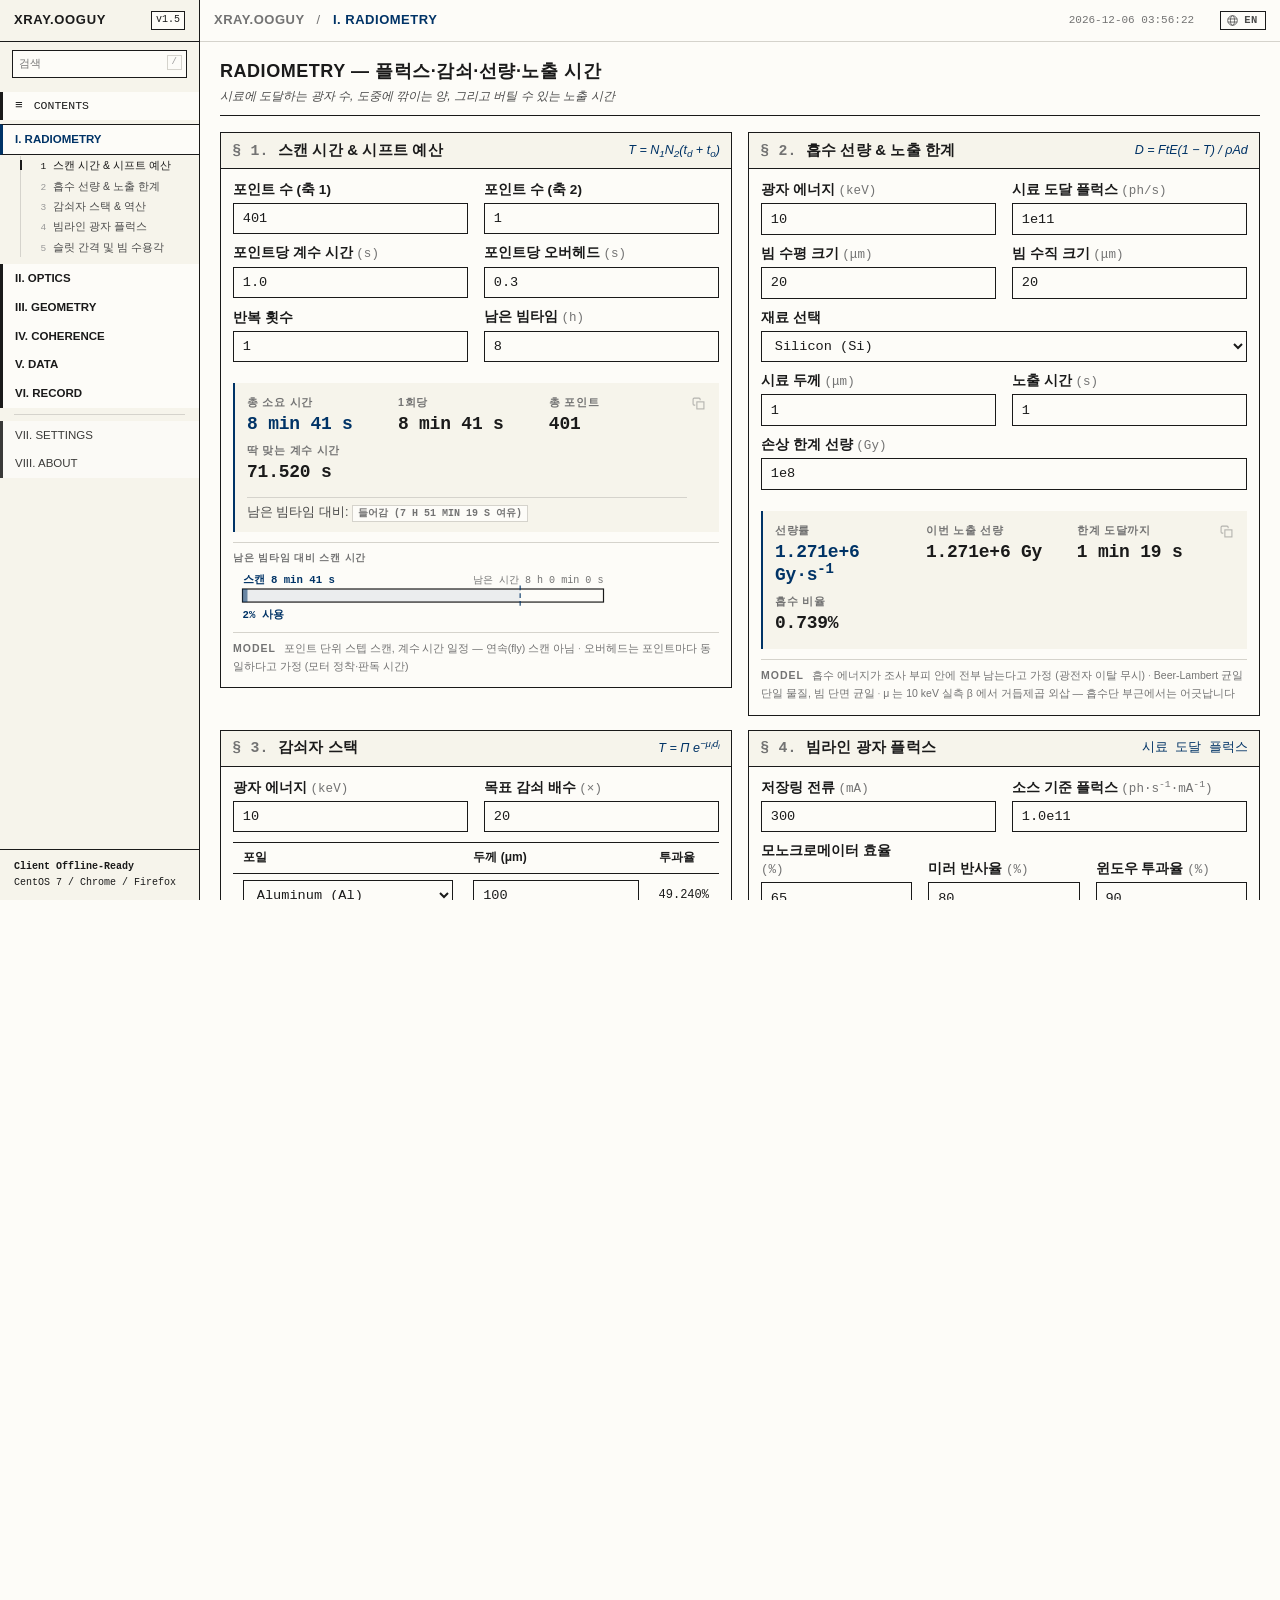
==== ko/index.html @ 5c5ae60b "seo: a tab mark, a share card, and a lastmod that is not a guess Three crawl-hygiene gaps, none of w" ====
<!DOCTYPE html>
<!--
  GENERATED FILE — do not edit.

  Written by tools/build-i18n.js from index.html and the Korean half of
  js/i18n.js. Any edit here is lost on the next build. Change index.html
  or the translation table, then run:

      node tools/build-i18n.js
-->
<html lang="ko">
<head>
  <meta name="google-site-verification" content="...">
  <meta charset="UTF-8">
  <meta name="viewport" content="width=device-width, initial-scale=1.0">
  <title>xray.ooguy — XRD 격자면 간격(d-spacing), 브래그 각도, 방사광 계산기</title>
  <meta name="description" content="XRD·방사광 X선 실험을 위한 오프라인 계산기: 7개 결정계 격자면 간격(d-spacing), 브래그 각도, 에너지-파장 변환, 산란 벡터 Q, 빔 풋프린트, 검출기 기하, BCDI 오버샘플링, XRR 구간 이어붙이기.">
  <meta name="keywords" content="X-ray beamline calculator, XRD calculator, XRD d spacing calculator, d-spacing calculator, d spacing calculator, lattice spacing calculator, Bragg angle calculator, Q-space calculator, BCDI oversampling calculator, Eulerian cradle chi-phi correction, beam footprint calculator, XRR stitching, X-ray reflectivity, synchrotron, 방사광 빔라인 계산기, 브래그 각도 계산, 격자면 간격, 산란 벡터, XRR 이어붙이기, 결맞음 회절">
  <meta name="author" content="Isaac Yong">
  <link rel="canonical" href="https://xray.ooguy.com/ko/">

  <!-- Two pages, one per language, each authoritative for its own. The set is
       identical on both and every version lists every version, including
       itself, which is what makes the pair valid rather than a guess.
       x-default points at English: it is the version for a reader whose
       language is neither. -->
  <link rel="alternate" hreflang="en" href="https://xray.ooguy.com/">
  <link rel="alternate" hreflang="ko" href="https://xray.ooguy.com/ko/">
  <link rel="alternate" hreflang="x-default" href="https://xray.ooguy.com/">

  <!-- Social preview -->
  <meta property="og:type" content="website">
  <meta property="og:site_name" content="xray.ooguy">
  <meta property="og:title" content="xray.ooguy — 방사광 X선 계산기">
  <meta property="og:description" content="방사광 빔라인 작업을 위한 브래그 각도, 격자면 간격, Q 공간, 빔 풋프린트, BCDI 오버샘플링, XRR 구간 이어붙이기. 완전히 오프라인으로 동작하며 계정이 필요 없습니다.">
  <meta property="og:url" content="https://xray.ooguy.com/ko/">
  <meta property="og:image" content="https://xray.ooguy.com/og-image.png">
  <meta property="og:image:width" content="1200">
  <meta property="og:image:height" content="630">
  <meta property="og:image:alt" content="xray.ooguy — XRD d-spacing, Bragg angle and synchrotron calculators">
  <meta name="twitter:card" content="summary_large_image">
  <meta name="twitter:image" content="https://xray.ooguy.com/og-image.png">

  <!-- Tab and search-result mark. Relative so it also resolves when the page
       is opened straight off disk; the generator rebases it for /ko/. -->
  <link rel="icon" href="../favicon.ico" sizes="any">

  <!-- Structured data: tells a crawler this is a research tool, not an article.
       Kept as literal markup so it is collected without running any script.

       English is the site root, so this block is also where
       each calculator states its English identity. A crawler gets the tool
       inventory — name, purpose, and the fragment that opens it — without the
       Korean UI having to carry English labels it does not need. -->
  <script type="application/ld+json">
  {
    "@context": "https://schema.org",
    "@graph": [
      {
        "@type": "WebSite",
        "@id": "https://xray.ooguy.com/ko/#website",
        "name": "xray.ooguy",
        "url": "https://xray.ooguy.com/ko/",
        "inLanguage": ["ko", "en"]
      },
      {
        "@type": "WebApplication",
        "@id": "https://xray.ooguy.com/ko/#app",
        "name": "xray.ooguy",
        "url": "https://xray.ooguy.com/ko/",
        "isPartOf": { "@id": "https://xray.ooguy.com/ko/#website" },
        "applicationCategory": "EducationalApplication",
        "applicationSubCategory": "X-ray diffraction and synchrotron beamline calculators",
        "operatingSystem": "Any (browser-based, works offline)",
        "browserRequirements": "Runs in Firefox 60 ESR, Chrome 60 and later",
        "isAccessibleForFree": true,
        "offers": { "@type": "Offer", "price": "0", "priceCurrency": "USD" },
        "license": "https://opensource.org/licenses/MIT",
        "inLanguage": ["ko", "en"],
        "author": { "@type": "Person", "name": "Isaac Yong" },
        "description": "Synchrotron X-ray optics and beamline geometry calculators: Bragg angle, energy-wavelength conversion, lattice d-spacing from Miller indices for all seven crystal systems, reciprocal-space scattering vector Q, beam footprint, detector angular resolution, slit acceptance, BCDI oversampling, X-ray transmittance, and an XRR scan viewer that stitches overlapping segments.",
        "featureList": [
          "Bragg angle from photon energy and lattice plane spacing",
          "Energy, wavelength and frequency conversion",
          "Lattice d-spacing from lattice constants and Miller indices, all seven crystal systems",
          "Reciprocal-space scattering vector Q",
          "Complex refractive index and X-ray transmittance",
          "Total external reflection critical angle",
          "Beam footprint and spillover on the sample",
          "Detector angular resolution and slit acceptance",
          "Eulerian cradle chi-phi tilt correction",
          "BCDI coherent diffraction oversampling",
          "Two-column scan file viewer with linear and log axes",
          "XRR segment stitching from the overlap between scans",
          "Formatted beamtime logbook headers and timestamped event snippets"
        ]
      },
      {
        "@type": "ItemList",
        "@id": "https://xray.ooguy.com/ko/#tools",
        "name": "Calculators in xray.ooguy",
        "itemListOrder": "https://schema.org/ItemListUnordered",
        "numberOfItems": 31,
        "itemListElement": [
          { "@type": "ListItem", "position": 1, "item": { "@type": "SoftwareApplication", "name": "X-ray Bragg Angle Calculator", "url": "https://xray.ooguy.com/ko/#geometry/card-optics-bragg", "applicationCategory": "EducationalApplication", "operatingSystem": "Web browser", "isAccessibleForFree": true, "description": "Solves the Bragg condition three ways: diffraction angle from photon energy and plane spacing, plane spacing from angle and energy, or energy from angle and spacing, and lists the reflections a cell gives at that energy." } },
          { "@type": "ListItem", "position": 2, "item": { "@type": "SoftwareApplication", "name": "X-ray Q-space Calculator", "url": "https://xray.ooguy.com/ko/#geometry/card-optics-qspace", "applicationCategory": "EducationalApplication", "operatingSystem": "Web browser", "isAccessibleForFree": true, "description": "Converts scattering angle and photon energy into the reciprocal-space momentum transfer Q, and back." } },
          { "@type": "ListItem", "position": 3, "item": { "@type": "SoftwareApplication", "name": "BCDI Oversampling Calculator", "url": "https://xray.ooguy.com/ko/#coherence/card-beamline-cdi", "applicationCategory": "EducationalApplication", "operatingSystem": "Web browser", "isAccessibleForFree": true, "description": "Checks the Nyquist oversampling ratio for Bragg coherent diffraction imaging from detector pixel size, sample size and distance, and reports whether the geometry samples the fringes finely enough to invert." } },
          { "@type": "ListItem", "position": 4, "item": { "@type": "SoftwareApplication", "name": "Eulerian Cradle Chi-Phi Correction", "url": "https://xray.ooguy.com/ko/#geometry/card-optics-euler", "applicationCategory": "EducationalApplication", "operatingSystem": "Web browser", "isAccessibleForFree": true, "description": "Corrects the phi rotation needed to hold a reflection when the chi cradle of a four-circle goniometer is tilted." } },
          { "@type": "ListItem", "position": 5, "item": { "@type": "SoftwareApplication", "name": "X-ray Beam Footprint Calculator", "url": "https://xray.ooguy.com/ko/#geometry/card-beamline-footprint", "applicationCategory": "EducationalApplication", "operatingSystem": "Web browser", "isAccessibleForFree": true, "description": "Length of the illuminated strip on the sample at grazing incidence, and whether the beam spills off the edge." } },
          { "@type": "ListItem", "position": 6, "item": { "@type": "SoftwareApplication", "name": "X-ray Detector Angular Resolution Calculator", "url": "https://xray.ooguy.com/ko/#geometry/card-beamline-detector", "applicationCategory": "EducationalApplication", "operatingSystem": "Web browser", "isAccessibleForFree": true, "description": "Angle subtended by one detector pixel at a given sample-to-detector distance, in mrad, degrees and arcsec." } },
          { "@type": "ListItem", "position": 7, "item": { "@type": "SoftwareApplication", "name": "X-ray Slit Acceptance Calculator", "url": "https://xray.ooguy.com/ko/#radiometry/card-beamline-slit", "applicationCategory": "EducationalApplication", "operatingSystem": "Web browser", "isAccessibleForFree": true, "description": "Slit opening for a Gaussian beam: size at the slit from source size, divergence and distance, with 3-sigma and 4-sigma acceptance." } },
          { "@type": "ListItem", "position": 8, "item": { "@type": "SoftwareApplication", "name": "X-ray Energy Scaling and Angle Calculator", "url": "https://xray.ooguy.com/ko/#geometry/card-optics-scaling", "applicationCategory": "EducationalApplication", "operatingSystem": "Web browser", "isAccessibleForFree": true, "description": "Where a reflection moves when the photon energy changes, holding the same lattice plane." } },
          { "@type": "ListItem", "position": 9, "item": { "@type": "SoftwareApplication", "name": "X-ray Energy to Wavelength Converter", "url": "https://xray.ooguy.com/ko/#optics/card-optics-energy", "applicationCategory": "EducationalApplication", "operatingSystem": "Web browser", "isAccessibleForFree": true, "description": "Photon energy, wavelength and frequency conversion using hc = 12398.41984 eV angstrom." } },
          { "@type": "ListItem", "position": 10, "item": { "@type": "SoftwareApplication", "name": "XRD d-spacing Calculator from Lattice Constants and Miller Indices", "url": "https://xray.ooguy.com/ko/#geometry/card-lattice-dspacing", "applicationCategory": "EducationalApplication", "operatingSystem": "Web browser", "isAccessibleForFree": true, "description": "Plane spacing from the lattice constants and Miller indices through the reciprocal metric tensor, covering all seven crystal systems including triclinic and monoclinic." } },
          { "@type": "ListItem", "position": 11, "item": { "@type": "SoftwareApplication", "name": "X-ray Transmission and Refractive Index Calculator", "url": "https://xray.ooguy.com/ko/#optics/card-optics-refraction", "applicationCategory": "EducationalApplication", "operatingSystem": "Web browser", "isAccessibleForFree": true, "description": "Complex refractive index n = 1 - delta + i beta, attenuation length and Beer-Lambert transmittance through a material." } },
          { "@type": "ListItem", "position": 12, "item": { "@type": "SoftwareApplication", "name": "X-ray Critical Angle Calculator", "url": "https://xray.ooguy.com/ko/#optics/card-optics-reflection", "applicationCategory": "EducationalApplication", "operatingSystem": "Web browser", "isAccessibleForFree": true, "description": "Critical angle for total external reflection from the refractive index decrement." } },
          { "@type": "ListItem", "position": 13, "item": { "@type": "SoftwareApplication", "name": "X-ray Diffraction Grating Calculator", "url": "https://xray.ooguy.com/ko/#optics/card-optics-grating", "applicationCategory": "EducationalApplication", "operatingSystem": "Web browser", "isAccessibleForFree": true, "description": "Grating equation and angular dispersion for soft X-ray and VUV monochromator gratings." } },
          { "@type": "ListItem", "position": 14, "item": { "@type": "SoftwareApplication", "name": "X-ray Energy Resolution Calculator", "url": "https://xray.ooguy.com/ko/#optics/card-beamline-resolution", "applicationCategory": "EducationalApplication", "operatingSystem": "Web browser", "isAccessibleForFree": true, "description": "Monochromator energy resolution dE/E from the intrinsic Darwin width and the beam divergence." } },
          { "@type": "ListItem", "position": 15, "item": { "@type": "SoftwareApplication", "name": "Synchrotron Photon Flux Calculator", "url": "https://xray.ooguy.com/ko/#radiometry/card-beamline-flux", "applicationCategory": "EducationalApplication", "operatingSystem": "Web browser", "isAccessibleForFree": true, "description": "Photons per second delivered to the sample from ring current and the transmission of the optics." } },
          { "@type": "ListItem", "position": 16, "item": { "@type": "SoftwareApplication", "name": "Crystal Thermal Drift Calculator", "url": "https://xray.ooguy.com/ko/#optics/card-beamline-drift", "applicationCategory": "EducationalApplication", "operatingSystem": "Web browser", "isAccessibleForFree": true, "description": "Bragg angle and effective energy shift caused by thermal expansion of a monochromator crystal." } },
          { "@type": "ListItem", "position": 17, "item": { "@type": "SoftwareApplication", "name": "XRR Segment Stitching Tool", "url": "https://xray.ooguy.com/ko/#data/card-data-stitch", "applicationCategory": "EducationalApplication", "operatingSystem": "Web browser", "isAccessibleForFree": true, "description": "Joins X-ray reflectivity scans measured through different absorbers into one curve, taking each segment's scale from the median ratio across the angular overlap, with manual override." } },
          { "@type": "ListItem", "position": 18, "item": { "@type": "SoftwareApplication", "name": "Scan File XY Plotter", "url": "https://xray.ooguy.com/ko/#data/card-data-plot", "applicationCategory": "EducationalApplication", "operatingSystem": "Web browser", "isAccessibleForFree": true, "description": "Plots two-column scan data on a linear or logarithmic axis with normalisation and range cropping, entirely in the browser." } },
          { "@type": "ListItem", "position": 19, "item": { "@type": "SoftwareApplication", "name": "Scan File Reader", "url": "https://xray.ooguy.com/ko/#data/card-data-load", "applicationCategory": "EducationalApplication", "operatingSystem": "Web browser", "isAccessibleForFree": true, "description": "Reads two-column txt, csv and dat scan files, detecting the delimiter and header and skipping instrument preambles such as Bruker RAW4 exports. Nothing is uploaded." } },
          { "@type": "ListItem", "position": 20, "item": { "@type": "SoftwareApplication", "name": "Beamtime Logbook Header Generator", "url": "https://xray.ooguy.com/ko/#record/card-record-headers", "applicationCategory": "EducationalApplication", "operatingSystem": "Web browser", "isAccessibleForFree": true, "description": "Plain-text beamtime logbook headers to paste into an existing lab notebook." } },
          { "@type": "ListItem", "position": 21, "item": { "@type": "SoftwareApplication", "name": "Beamtime Event Snippets", "url": "https://xray.ooguy.com/ko/#record/card-record-snippets", "applicationCategory": "EducationalApplication", "operatingSystem": "Web browser", "isAccessibleForFree": true, "description": "One-click timestamped entries for beam dump, sample mount, alignment and scan start." } },
          { "@type": "ListItem", "position": 22, "item": { "@type": "SoftwareApplication", "name": "Calculation History", "url": "https://xray.ooguy.com/ko/#record/card-record-history", "applicationCategory": "EducationalApplication", "operatingSystem": "Web browser", "isAccessibleForFree": true, "description": "The last 25 calculations run in this browser, each naming the calculator it came from, its inputs and its result." } },
          { "@type": "ListItem", "position": 23, "item": { "@type": "SoftwareApplication", "name": "Beamtime Scan Time Calculator", "url": "https://xray.ooguy.com/ko/#radiometry/card-rad-scantime", "applicationCategory": "EducationalApplication", "operatingSystem": "Web browser", "isAccessibleForFree": true, "description": "Total scan and map duration from the number of points, the dwell and the per-point overhead, with the inverse: the dwell that fits the beamtime left." } },
          { "@type": "ListItem", "position": 24, "item": { "@type": "SoftwareApplication", "name": "X-ray Absorbed Dose Calculator", "url": "https://xray.ooguy.com/ko/#radiometry/card-rad-dose", "applicationCategory": "EducationalApplication", "operatingSystem": "Web browser", "isAccessibleForFree": true, "description": "Absorbed dose rate and total dose on the sample from flux, beam size, photon energy and material, with the time taken to reach a radiation damage limit." } },
          { "@type": "ListItem", "position": 25, "item": { "@type": "SoftwareApplication", "name": "X-ray Absorber Stack Calculator", "url": "https://xray.ooguy.com/ko/#radiometry/card-rad-absorber", "applicationCategory": "EducationalApplication", "operatingSystem": "Web browser", "isAccessibleForFree": true, "description": "Transmission of up to four attenuator foils in series, and the foil thickness needed to reach a target attenuation factor." } },
          { "@type": "ListItem", "position": 26, "item": { "@type": "SoftwareApplication", "name": "X-ray Coherence Length Calculator", "url": "https://xray.ooguy.com/ko/#coherence/card-coh-length", "applicationCategory": "EducationalApplication", "operatingSystem": "Web browser", "isAccessibleForFree": true, "description": "Transverse and longitudinal coherence lengths at the sample from source size, distance and bandwidth, compared against the crystal being illuminated." } },
          { "@type": "ListItem", "position": 27, "item": { "@type": "SoftwareApplication", "name": "Coherent Diffraction Real-Space Resolution Calculator", "url": "https://xray.ooguy.com/ko/#coherence/card-coh-resolution", "applicationCategory": "EducationalApplication", "operatingSystem": "Web browser", "isAccessibleForFree": true, "description": "The real-space resolution a detector geometry can reach in coherent diffraction imaging, with the reciprocal-space extent it corresponds to." } },
          { "@type": "ListItem", "position": 28, "item": { "@type": "SoftwareApplication", "name": "Monochromator Energy Calibration Calculator", "url": "https://xray.ooguy.com/ko/#optics/card-opt-calibration", "applicationCategory": "EducationalApplication", "operatingSystem": "Web browser", "isAccessibleForFree": true, "description": "The photon energy actually delivered, from a measured Bragg angle on a reflection of known d-spacing, with the angle offset that explains the discrepancy." } },
          { "@type": "ListItem", "position": 29, "item": { "@type": "SoftwareApplication", "name": "Lattice Strain Calculator", "url": "https://xray.ooguy.com/ko/#geometry/card-geo-strain", "applicationCategory": "EducationalApplication", "operatingSystem": "Web browser", "isAccessibleForFree": true, "description": "Lattice strain from a diffraction peak shift, as a fraction and in microstrain, against an unstrained reference spacing." } },
          { "@type": "ListItem", "position": 30, "item": { "@type": "SoftwareApplication", "name": "Detector Pixel to Q Calculator", "url": "https://xray.ooguy.com/ko/#geometry/card-geo-pixelq", "applicationCategory": "EducationalApplication", "operatingSystem": "Web browser", "isAccessibleForFree": true, "description": "Scattering angle, momentum transfer Q and plane spacing for a given pixel of a flat area detector." } },
          { "@type": "ListItem", "position": 31, "item": { "@type": "SoftwareApplication", "name": "Kiessig Fringe Film Thickness Calculator", "url": "https://xray.ooguy.com/ko/#data/card-data-kiessig", "applicationCategory": "EducationalApplication", "operatingSystem": "Web browser", "isAccessibleForFree": true, "description": "Thin-film thickness from the spacing of two adjacent Kiessig minima in an X-ray reflectivity curve, with the refraction correction applied through the critical angle." } }
        ]
      }
    ]
  }
  </script>

  <link rel="stylesheet" href="../style.css?v=1.5">
</head>
<body>

  <noscript>
    <div style="background:#fdfcf8; color:#1a1a1a; padding:16px; font-family:Georgia, serif; font-size:13px; line-height:1.7; border-bottom:1px solid #1a1a1a;">
      <!-- Behind a key like everything else: this is the one screen a reader
           who cannot run the calculators does get, so it is the last place
           that should be English-only on the Korean page. -->
      <div data-i18n-html="noscript_body"><strong>xray.ooguy</strong> — 방사광 X선 실험용 계산기 모음입니다.
      계산에는 자바스크립트가 필요하며, 포함된 도구는 다음과 같습니다:
      <ul style="margin:8px 0 8px 18px;">
        <li><strong>브래그 각도</strong> — 광자 에너지와 격자면 간격으로부터의 회절 각도 (&lambda; = 2d sin&theta;)</li>
        <li><strong>에너지 · 파장 · 진동수</strong> 변환 (E = hc/&lambda;)</li>
        <li><strong>격자면 간격</strong> — 격자 상수와 밀러 지수 (hkl), 7개 결정계 전부</li>
        <li><strong>산란 벡터 Q</strong> — 상호 공간 (Q = 4&pi; sin&theta; / &lambda;)</li>
        <li><strong>복소 굴절률과 투과율</strong> (n = 1 &minus; &delta; + i&beta;)</li>
        <li><strong>전반사 임계각</strong> (&theta;c = &radic;2&delta;)</li>
        <li><strong>빔 풋프린트</strong>와 시료 밖 유출, <strong>검출기 각분해능</strong>, <strong>슬릿 수용각</strong></li>
        <li><strong>오일러 크레이들</strong> 카이-파이 보정과 결맞음 회절 이미징용 <strong>BCDI 오버샘플링</strong></li>
        <li><strong>광자 선속</strong>, <strong>에너지 분해능</strong>, 단색화 결정 <strong>열 드리프트</strong></li>
        <li><strong>스캔 파일 뷰어</strong> — 2열 txt / csv를 선형 또는 로그 축으로, 그리고 스캔 구간의 겹침을 이용한 <strong>XRR 구간 이어붙이기</strong></li>
      </ul>
      </div>
      <span data-i18n="noscript_note">자바스크립트를 활성화하면 위 계산기를 사용할 수 있습니다. 모든 계산은 브라우저 안에서만 수행됩니다.</span>
    </div>
  </noscript>

  <!-- Names the page once, in its own language, for readers and crawlers that
       arrive without the visible headings. -->
  <h1 class="sr-only" data-i18n="page_h1">xray.ooguy — XRD 격자면 간격(d-spacing), 브래그 각도, 상호공간 Q, 빔 풋프린트, BCDI 오버샘플링, XRR 세그먼트 이어붙이기 계산기</h1>

  <div id="app-layout">

    <!-- Fixed Left Sidebar -->
    <aside id="sidebar">
      <div class="sidebar-header">
        <span class="brand-title">xray.ooguy</span>
        <span class="brand-badge">v1.5</span>
      </div>

      <div class="sidebar-search">
        <input type="text" id="nav-search" class="sidebar-search-input mono" autocomplete="off" spellcheck="false"
               data-i18n-placeholder="search_ph" placeholder="검색" oninput="runNavSearch()">
        <span class="sidebar-search-key" aria-hidden="true">/</span>
      </div>

      <nav class="sidebar-nav">
        <!-- 0. Table of Contents / Index -->
        <a class="nav-item nav-item-index" data-route="dashboard" href="#dashboard">
          <span><span class="nav-index-icon">≡</span> <span data-i18n="nav_dashboard_index">CONTENTS</span></span>
        </a>

        <!-- Six core suites, in the order a beamtime runs: work out the budget,
             set the energy, place the crystal and detector, check the beam is
             coherent enough for the experiment, read the data back, write it
             down. -->
        <a class="nav-item nav-item-major active" data-route="radiometry" href="#radiometry">
          <span data-i18n="nav_radiometry">I. RADIOMETRY</span>
        </a>
        <a class="nav-item nav-item-major" data-route="optics" href="#optics">
          <span data-i18n="nav_optics">II. OPTICS</span>
        </a>
        <a class="nav-item nav-item-major" data-route="geometry" href="#geometry">
          <span data-i18n="nav_geometry">III. GEOMETRY</span>
        </a>
        <a class="nav-item nav-item-major" data-route="coherence" href="#coherence">
          <span data-i18n="nav_coherence">IV. COHERENCE</span>
        </a>
        <a class="nav-item nav-item-major" data-route="data" href="#data">
          <span data-i18n="nav_data">V. DATA</span>
        </a>
        <a class="nav-item nav-item-major" data-route="record" href="#record">
          <span data-i18n="nav_record">VI. RECORD</span>
        </a>

        <!-- Divider Line between Main and Secondary -->
        <div class="sidebar-divider"></div>

        <!-- Secondary Utility Suites (De-emphasized) -->
        <a class="nav-item nav-item-minor" data-route="settings" href="#settings">
          <span data-i18n="nav_settings">VII. SETTINGS</span>
        </a>
        <a class="nav-item nav-item-minor" data-route="about" href="#about">
          <span data-i18n="nav_about">VIII. ABOUT</span>
        </a>
        <div class="nav-search-empty" id="nav-search-empty" data-i18n="search_empty" style="display:none;">일치하는 항목 없음</div>
      </nav>

      <div class="sidebar-footer">
        <div style="font-weight:700; color:var(--ink-primary); margin-bottom:2px;" data-i18n="sidebar_offline">Client Offline-Ready</div>
        <div>CentOS 7 / Chrome / Firefox</div>
      </div>
    </aside>

    <!-- Only ever visible with the drawer open, and clicking it closes. -->
    <div id="nav-backdrop" onclick="closeNavDrawer()"></div>

    <!-- Main View Wrapper -->
    <div id="main-wrapper">

      <!-- Top Masthead Header (Clean & Rock-Solid, Zero Shifting) -->
      <header id="top-header">
        <div class="header-brand-area">
          <!-- Below 900px the sidebar is hidden, and it is where the search box
               lives — without it the only way to reach 31 tools is scrolling.
               This opens it as a drawer. The glyph is the same one the contents
               entry uses; the name it is read out by is the sr-only span, since
               "≡" is announced as "identical to". -->
          <button type="button" id="nav-drawer-toggle" class="nav-drawer-toggle"
                  aria-expanded="false" aria-controls="sidebar"
                  onclick="toggleNavDrawer()">
            <span aria-hidden="true">≡</span>
            <span class="sr-only" data-i18n="nav_drawer_toggle">메뉴 및 검색 열기</span>
          </button>

          <div class="page-breadcrumb">
            <span class="breadcrumb-brand" style="color:var(--ink-muted);">xray.ooguy</span>
            <span class="breadcrumb-sep">/</span>
            <span id="breadcrumb-current">I. SPECTROSCOPY</span>
          </div>
        </div>

        <div class="header-right">
          <span id="header-live-time"></span>

          <!-- Two languages, so the control is a toggle and names where it
               goes rather than where you are — the interface around it already
               says that. The globe is drawn, not an emoji: this design system
               has none, and an emoji globe renders differently on every OS. -->
          <a class="lang-toggle" id="lang-toggle" href="../" data-i18n-title="lang_switch_title"
             title="English로 보기" onclick="return switchLanguage(event);">
            <svg class="lang-globe" viewBox="0 0 20 20" aria-hidden="true" focusable="false">
              <circle cx="10" cy="10" r="7.4"/>
              <ellipse cx="10" cy="10" rx="3.1" ry="7.4"/>
              <path d="M2.9 7.6h14.2M2.9 12.4h14.2"/>
            </svg>
            <span class="lang-code mono" data-i18n="lang_switch_code">EN</span>
          </a>
        </div>
      </header>

      <!-- Dedicated Horizontal Tab Strip (Horizontally Scrollable) -->
      <nav id="top-tab-strip">
        <div class="tab-strip-scroll">
          <button class="tab-pill tab-pill-index" data-route="dashboard">
            <span class="tab-index-icon">≡</span> <span data-i18n="nav_dashboard_index">CONTENTS</span>
          </button>
          <button class="tab-pill tab-pill-major active" data-route="radiometry" data-i18n="nav_radiometry">I. RADIOMETRY</button>
          <button class="tab-pill tab-pill-major" data-route="optics" data-i18n="nav_optics">II. OPTICS</button>
          <button class="tab-pill tab-pill-major" data-route="geometry" data-i18n="nav_geometry">III. GEOMETRY</button>
          <button class="tab-pill tab-pill-major" data-route="coherence" data-i18n="nav_coherence">IV. COHERENCE</button>
          <button class="tab-pill tab-pill-major" data-route="data" data-i18n="nav_data">V. DATA</button>
          <button class="tab-pill tab-pill-major" data-route="record" data-i18n="nav_record">VI. RECORD</button>
          <span class="tab-divider" aria-hidden="true"></span>
          <button class="tab-pill tab-pill-minor" data-route="settings" data-i18n="nav_settings">VII. SETTINGS</button>
          <button class="tab-pill tab-pill-minor" data-route="about" data-i18n="nav_about">VIII. ABOUT</button>
        </div>
      </nav>

      <!-- Scrollable Content View -->
      <main id="content-area">

        <!-- =================================================================
             0b. CALCULATE VIEW — grouped physics workspace hub
             ================================================================= -->
        <section id="view-radiometry" class="view-section active">
          <div class="section-banner">
            <div class="banner-info">
              <h2 data-i18n="b_rad_title">RADIOMETRY — 플럭스·감쇠·선량·노출 시간</h2>
              <p data-i18n="b_rad_desc">시료에 도달하는 광자 수, 도중에 깎이는 양, 그리고 버틸 수 있는 노출 시간</p>
            </div>
          </div>

          <div class="flex-row">

            <!-- Scan time. The arithmetic every shift does in its head, and the
                 one that decides whether a map is attempted at all. -->
            <div class="col-6 col-lg-4">
              <div class="card" id="card-rad-scantime">
                <div class="card-header">
                  <span class="card-title" data-i18n="rad_scan_title">스캔 시간 &amp; 시프트 예산</span>
                  <span class="card-tag"><i class="formula">T = N<sub>1</sub>N<sub>2</sub>(t<sub>d</sub> + t<sub>o</sub>)</i></span>
                </div>
                <div class="card-body">
                  <div class="flex-row">
                    <div class="col-6">
                      <div class="form-group">
                        <label class="form-label"><span data-i18n="lbl_scan_pts1">포인트 수 (축 1)</span></label>
                        <input type="number" id="rad-scan-n1" class="form-control mono" value="401" oninput="calcScanTime()" min="1" max="1000000" step="1">
                      </div>
                    </div>
                    <div class="col-6">
                      <div class="form-group">
                        <label class="form-label"><span data-i18n="lbl_scan_pts2">포인트 수 (축 2)</span></label>
                        <input type="number" id="rad-scan-n2" class="form-control mono" value="1" oninput="calcScanTime()" min="1" max="1000000" step="1">
                      </div>
                    </div>
                    <div class="col-6">
                      <div class="form-group">
                        <label class="form-label"><span data-i18n="lbl_scan_dwell">포인트당 계수 시간</span> <span class="unit">(s)</span></label>
                        <input type="number" id="rad-scan-dwell" class="form-control mono" value="1.0" oninput="calcScanTime()" min="0.000001" max="100000" step="any">
                      </div>
                    </div>
                    <div class="col-6">
                      <div class="form-group">
                        <label class="form-label"><span data-i18n="lbl_scan_overhead">포인트당 오버헤드</span> <span class="unit">(s)</span></label>
                        <input type="number" id="rad-scan-overhead" class="form-control mono" value="0.3" oninput="calcScanTime()" min="0" max="100000" step="any">
                      </div>
                    </div>
                    <div class="col-6">
                      <div class="form-group">
                        <label class="form-label"><span data-i18n="lbl_scan_repeats">반복 횟수</span></label>
                        <input type="number" id="rad-scan-repeats" class="form-control mono" value="1" oninput="calcScanTime()" min="1" max="100000" step="1">
                      </div>
                    </div>
                    <div class="col-6">
                      <div class="form-group">
                        <label class="form-label"><span data-i18n="lbl_scan_shift">남은 빔타임</span> <span class="unit">(h)</span></label>
                        <input type="number" id="rad-scan-shift" class="form-control mono" value="8" oninput="calcScanTime()" min="0" max="10000" step="any">
                      </div>
                    </div>
                  </div>

                  <div class="result-box">
                    <div class="result-grid">
                      <div class="result-item">
                        <div class="result-label" data-i18n="res_scan_total">총 소요 시간</div>
                        <div id="rad-scan-res-total" class="result-value primary">-</div>
                      </div>
                      <div class="result-item">
                        <div class="result-label" data-i18n="res_scan_each">1회당</div>
                        <div id="rad-scan-res-each" class="result-value">-</div>
                      </div>
                      <div class="result-item">
                        <div class="result-label" data-i18n="res_scan_points">총 포인트</div>
                        <div id="rad-scan-res-points" class="result-value">-</div>
                      </div>
                      <div class="result-item">
                        <div class="result-label" data-i18n="res_scan_maxdwell">딱 맞는 계수 시간</div>
                        <div id="rad-scan-res-maxdwell" class="result-value">-</div>
                      </div>
                    </div>
                    <div class="result-formula">
                      <span data-i18n="res_scan_fit_lbl">남은 빔타임 대비:</span> <span id="rad-scan-res-verdict" class="badge badge-subtle">-</span>
                    </div>
                  </div>
                </div>
              </div>
            </div>

            <!-- Dose. Flux answers how bright; this answers how long before the
                 sample stops being the sample. -->
            <div class="col-6 col-lg-4">
              <div class="card" id="card-rad-dose">
                <div class="card-header">
                  <span class="card-title" data-i18n="rad_dose_title">흡수 선량 &amp; 노출 한계</span>
                  <span class="card-tag"><i class="formula">D = FtE(1 &minus; T) / &rho;Ad</i></span>
                </div>
                <div class="card-body">
                  <div class="flex-row">
                    <div class="col-6">
                      <div class="form-group">
                        <label class="form-label"><span data-i18n="lbl_photon_energy">광자 에너지</span> <span class="unit">(keV)</span></label>
                        <input type="number" id="rad-dose-energy" class="form-control mono" value="10" oninput="calcDose()" min="0.1" max="200" step="any">
                      </div>
                    </div>
                    <div class="col-6">
                      <div class="form-group">
                        <label class="form-label"><span data-i18n="lbl_dose_flux">시료 도달 플럭스</span> <span class="unit">(ph/s)</span></label>
                        <input type="number" id="rad-dose-flux" class="form-control mono" value="1e11" oninput="calcDose()" min="1" max="1e22" step="any">
                      </div>
                    </div>
                    <div class="col-6">
                      <div class="form-group">
                        <label class="form-label"><span data-i18n="lbl_dose_bh">빔 수평 크기</span> <span class="unit">(μm)</span></label>
                        <input type="number" id="rad-dose-bh" class="form-control mono" value="20" oninput="calcDose()" min="0.001" max="100000" step="any">
                      </div>
                    </div>
                    <div class="col-6">
                      <div class="form-group">
                        <label class="form-label"><span data-i18n="lbl_dose_bv">빔 수직 크기</span> <span class="unit">(μm)</span></label>
                        <input type="number" id="rad-dose-bv" class="form-control mono" value="20" oninput="calcDose()" min="0.001" max="100000" step="any">
                      </div>
                    </div>
                    <div class="col-12">
                      <div class="form-group">
                        <label class="form-label"><span data-i18n="lbl_select_mat">재료 선택</span></label>
                        <select id="rad-dose-mat" class="form-control mono" onchange="calcDose()"></select>
                      </div>
                    </div>
                    <div class="col-6">
                      <div class="form-group">
                        <label class="form-label"><span data-i18n="lbl_dose_thick">시료 두께</span> <span class="unit">(μm)</span></label>
                        <input type="number" id="rad-dose-thick" class="form-control mono" value="1" oninput="calcDose()" min="0.001" max="100000" step="any">
                      </div>
                    </div>
                    <div class="col-6">
                      <div class="form-group">
                        <label class="form-label"><span data-i18n="lbl_dose_exposure">노출 시간</span> <span class="unit">(s)</span></label>
                        <input type="number" id="rad-dose-time" class="form-control mono" value="1" oninput="calcDose()" min="0.000001" max="1000000" step="any">
                      </div>
                    </div>
                    <div class="col-12">
                      <div class="form-group">
                        <label class="form-label"><span data-i18n="lbl_dose_limit">손상 한계 선량</span> <span class="unit">(Gy)</span></label>
                        <input type="number" id="rad-dose-limit" class="form-control mono" value="1e8" oninput="calcDose()" min="1" max="1e20" step="any">
                      </div>
                    </div>
                  </div>

                  <div class="result-box">
                    <div class="result-grid">
                      <div class="result-item">
                        <div class="result-label" data-i18n="res_dose_rate">선량률</div>
                        <div id="rad-dose-res-rate" class="result-value primary">-</div>
                      </div>
                      <div class="result-item">
                        <div class="result-label" data-i18n="res_dose_total">이번 노출 선량</div>
                        <div id="rad-dose-res-total" class="result-value">-</div>
                      </div>
                      <div class="result-item">
                        <div class="result-label" data-i18n="res_dose_ttl">한계 도달까지</div>
                        <div id="rad-dose-res-ttl" class="result-value">-</div>
                      </div>
                      <div class="result-item">
                        <div class="result-label" data-i18n="res_dose_absorbed">흡수 비율</div>
                        <div id="rad-dose-res-abs" class="result-value">-</div>
                      </div>
                    </div>
                  </div>
                </div>
              </div>
            </div>

            <!-- Absorber stack. The transmittance card answers one foil; the
                 question on shift is always which combination of the foils in
                 the drawer gets the detector out of saturation. -->
            <div class="col-6 col-lg-4">
              <div class="card" id="card-rad-absorber">
                <div class="card-header">
                  <span class="card-title" data-i18n="rad_abs_title">감쇠자 스택</span>
                  <span class="card-tag"><i class="formula">T = &Pi; e<sup>&minus;&mu;<sub>i</sub>d<sub>i</sub></sup></i></span>
                </div>
                <div class="card-body">
                  <div class="flex-row">
                    <div class="col-6">
                      <div class="form-group">
                        <label class="form-label"><span data-i18n="lbl_photon_energy">광자 에너지</span> <span class="unit">(keV)</span></label>
                        <input type="number" id="rad-abs-energy" class="form-control mono" value="10" oninput="calcAbsorberStack()" min="0.1" max="200" step="any">
                      </div>
                    </div>
                    <div class="col-6">
                      <div class="form-group">
                        <label class="form-label"><span data-i18n="lbl_abs_target">목표 감쇠 배수</span> <span class="unit">(×)</span></label>
                        <input type="number" id="rad-abs-target" class="form-control mono" value="20" oninput="calcAbsorberStack()" min="1" max="1e12" step="any">
                      </div>
                    </div>
                  </div>

                  <table class="lab-table rad-abs-table">
                    <thead>
                      <tr>
                        <th data-i18n="th_abs_material">포일</th>
                        <th data-i18n="th_abs_thick">두께 (μm)</th>
                        <th data-i18n="th_abs_trans">투과율</th>
                      </tr>
                    </thead>
                    <tbody>
                      <tr>
                        <td><select id="rad-abs-mat-1" class="form-control form-control-sm mono" onchange="calcAbsorberStack()"></select></td>
                        <td><input type="number" id="rad-abs-d-1" class="form-control form-control-sm mono" value="100" oninput="calcAbsorberStack()" min="0" max="100000" step="any"></td>
                        <td id="rad-abs-t-1" class="mono">-</td>
                      </tr>
                      <tr>
                        <td><select id="rad-abs-mat-2" class="form-control form-control-sm mono" onchange="calcAbsorberStack()"></select></td>
                        <td><input type="number" id="rad-abs-d-2" class="form-control form-control-sm mono" value="0" oninput="calcAbsorberStack()" min="0" max="100000" step="any"></td>
                        <td id="rad-abs-t-2" class="mono">-</td>
                      </tr>
                      <tr>
                        <td><select id="rad-abs-mat-3" class="form-control form-control-sm mono" onchange="calcAbsorberStack()"></select></td>
                        <td><input type="number" id="rad-abs-d-3" class="form-control form-control-sm mono" value="0" oninput="calcAbsorberStack()" min="0" max="100000" step="any"></td>
                        <td id="rad-abs-t-3" class="mono">-</td>
                      </tr>
                      <tr>
                        <td><select id="rad-abs-mat-4" class="form-control form-control-sm mono" onchange="calcAbsorberStack()"></select></td>
                        <td><input type="number" id="rad-abs-d-4" class="form-control form-control-sm mono" value="0" oninput="calcAbsorberStack()" min="0" max="100000" step="any"></td>
                        <td id="rad-abs-t-4" class="mono">-</td>
                      </tr>
                    </tbody>
                  </table>

                  <div class="result-box">
                    <div class="result-grid">
                      <div class="result-item">
                        <div class="result-label" data-i18n="res_abs_total">스택 투과율</div>
                        <div id="rad-abs-res-total" class="result-value primary">-</div>
                      </div>
                      <div class="result-item">
                        <div class="result-label" data-i18n="res_abs_factor">감쇠 배수</div>
                        <div id="rad-abs-res-factor" class="result-value">-</div>
                      </div>
                    </div>
                    <div class="result-formula">
                      <span data-i18n="res_abs_need_lbl">목표 감쇠에 필요한 첫 번째 포일 두께:</span> <span id="rad-abs-res-need" class="mono">-</span>
                    </div>
                  </div>
                </div>
              </div>
            </div>

            <div class="col-6 col-lg-4">
              <div class="card" id="card-beamline-flux">
                <div class="card-header">
                  <span class="card-title" data-i18n="beam_t2_title">빔라인 광자 플럭스</span>
                  <span class="card-tag" data-i18n="beam_t2_tag">시료 도달 플럭스</span>
                </div>
                <div class="card-body">
                  <div class="flex-row">
                    <div class="col-6">
                      <div class="form-group">
                        <label class="form-label"><span data-i18n="lbl_ring_current">저장링 전류</span> <span class="unit">(mA)</span></label>
                        <input type="number" id="flux-current" class="form-control mono" value="300" oninput="calcBeamFlux()" min="0" max="1000" step="any">
                      </div>
                    </div>
                    <div class="col-6">
                      <div class="form-group">
                        <label class="form-label"><span data-i18n="lbl_source_flux">소스 기준 플럭스</span> <span class="unit">(ph·s<sup>-1</sup>·mA<sup>-1</sup>)</span></label>
                        <input type="number" id="flux-source-base" class="form-control mono" value="1.0e11" oninput="calcBeamFlux()" min="0" max="100000000000000000000" step="any">
                      </div>
                    </div>
                    <div class="col-4">
                      <div class="form-group">
                        <label class="form-label"><span data-i18n="lbl_mono_eff">모노크로메이터 효율</span> <span class="unit">(%)</span></label>
                        <input type="number" id="flux-mono-eff" class="form-control mono" value="65" oninput="calcBeamFlux()" min="0" max="100" step="any">
                      </div>
                    </div>
                    <div class="col-4">
                      <div class="form-group">
                        <label class="form-label"><span data-i18n="lbl_mirror_eff">미러 반사율</span> <span class="unit">(%)</span></label>
                        <input type="number" id="flux-mirror-eff" class="form-control mono" value="80" oninput="calcBeamFlux()" min="0" max="100" step="any">
                      </div>
                    </div>
                    <div class="col-4">
                      <div class="form-group">
                        <label class="form-label"><span data-i18n="lbl_win_trans">윈도우 투과율</span> <span class="unit">(%)</span></label>
                        <input type="number" id="flux-window-trans" class="form-control mono" value="90" oninput="calcBeamFlux()" min="0" max="100" step="any">
                      </div>
                    </div>
                  </div>

                  <div class="result-box">
                    <div class="result-grid">
                      <div class="result-item">
                        <div class="result-label" data-i18n="res_deliv_flux">시료 도달 플럭스</div>
                        <div id="flux-res-total" class="result-value primary">-</div>
                      </div>
                      <div class="result-item">
                        <div class="result-label" data-i18n="res_tot_eff">광학계 전송 효율</div>
                        <div id="flux-res-eff" class="result-value">-</div>
                      </div>
                    </div>
                  </div>
                </div>
              </div>
            </div>

            <div class="col-6 col-lg-4">
              <div class="card" id="card-beamline-slit">
                <div class="card-header">
                  <span class="card-title" data-i18n="beam_t6_title">슬릿 간격 및 수용각</span>
                  <span class="card-tag" data-i18n="beam_t6_tag">빔 수용각</span>
                </div>
                <div class="card-body">
                  <div class="flex-row">
                    <div class="col-6">
                      <div class="form-group">
                        <label class="form-label"><span data-i18n="lbl_source_size">소스 크기 (FWHM)</span> <span class="unit">(μm)</span></label>
                        <input type="number" id="slit-source" class="form-control mono" value="40" oninput="calcSlitAcceptance()" min="0" max="1000000" step="any">
                      </div>
                    </div>
                    <div class="col-6">
                      <div class="form-group">
                        <label class="form-label"><span data-i18n="lbl_source_slit_dist">소스-슬릿 거리</span> <span class="unit">(m)</span></label>
                        <input type="number" id="slit-dist" class="form-control mono" value="25" oninput="calcSlitAcceptance()" min="0.01" max="1000" step="any">
                      </div>
                    </div>
                    <div class="col-6">
                      <div class="form-group">
                        <label class="form-label"><span data-i18n="lbl_slit_div">빔 발산각</span> <span class="unit">(μrad)</span></label>
                        <input type="number" id="slit-div" class="form-control mono" value="20" oninput="calcSlitAcceptance()" min="0" max="10000" step="any">
                      </div>
                    </div>
                    <div class="col-6">
                      <div class="form-group">
                        <label class="form-label"><span data-i18n="lbl_gauss_mult">가우시안 배율</span></label>
                        <select id="slit-sig-mult" class="form-control" onchange="calcSlitAcceptance()">
                          <option value="2.355">1 × FWHM (~76% acceptance)</option>
                          <option value="3">3 × σ (~99.7% acceptance)</option>
                          <option value="4">4 × σ (~99.99% acceptance)</option>
                        </select>
                      </div>
                    </div>
                  </div>

                  <div class="result-box">
                    <div class="result-grid">
                      <div class="result-item">
                        <div class="result-label" data-i18n="res_slit_fwhm">슬릿 위치 빔 크기 (FWHM)</div>
                        <div id="slit-res-fwhm" class="result-value">-</div>
                      </div>
                      <div class="result-item">
                        <div class="result-label" data-i18n="res_slit_open">권장 슬릿 개구폭</div>
                        <div id="slit-res-opening" class="result-value primary">-</div>
                      </div>
                    </div>
                  </div>
                </div>
              </div>
            </div>

          </div>
        </section>

        <section id="view-optics" class="view-section">
          <div class="section-banner">
            <div class="banner-info">
              <h2 data-i18n="b_opt_title">OPTICS — 에너지·물질·모노크로메이터</h2>
              <p data-i18n="b_opt_desc">광자 에너지와 파장, 복소 굴절률과 투과율, 에너지 분해능과 열 드리프트</p>
            </div>
          </div>

          <div class="flex-row">

            <div class="col-6 col-lg-4">
              <div class="card" id="card-optics-energy">
                <div class="card-header">
                  <span class="card-title" data-i18n="opt_t1_title">에너지 - 파장 - 주파수 변환</span>
                  <span class="card-tag"><i class="formula">E = hc/λ = hν</i></span>
                </div>
                <div class="card-body">
                  <div class="flex-row">
                    <div class="col-6">
                      <div class="form-group">
                        <label class="form-label"><span data-i18n="lbl_energy">에너지</span> <span class="unit">(keV)</span></label>
                        <input type="number" id="optics-conv-kev" class="form-control mono" value="10.000" oninput="calcEnergyConverter('kev')" min="0.001" max="1000" step="any">
                      </div>
                    </div>
                    <div class="col-6">
                      <div class="form-group">
                        <label class="form-label"><span data-i18n="lbl_wavelength">파장</span> <span class="unit">(nm)</span></label>
                        <input type="number" id="optics-conv-nm" class="form-control mono" value="0.12398" oninput="calcEnergyConverter('nm')" min="0.0012" max="1250" step="any">
                      </div>
                    </div>
                    <div class="col-12">
                      <div class="form-group">
                        <label class="form-label"><span data-i18n="lbl_frequency">주파수</span> <span class="unit">(Hz)</span></label>
                        <input type="number" id="optics-conv-hz" class="form-control mono" value="2.4179e+18" oninput="calcEnergyConverter('hz')" min="2.4e14" max="2.5e20" step="any">
                      </div>
                    </div>
                  </div>

                  <div class="result-box highlight">
                    <div class="result-label" data-i18n="opt_t1_res_label">실시간 등가 변환값</div>
                    <div id="optics-conv-summary" class="result-value primary">10.0000 keV ⟷ 0.12398 nm ⟷ 2.418 × 10<sup>18</sup> Hz</div>
                  </div>
                </div>
              </div>
            </div>

            <div class="col-6 col-lg-4">
              <div class="card" id="card-optics-refraction">
                <div class="card-header">
                  <span class="card-title" data-i18n-html="opt_t4_title">굴절률 및 X선 투과율 (<i class="formula">n = 1 - δ + iβ</i>)</span>
                  <span class="card-tag" data-i18n="opt_t4_tag">비어-람베르트 감쇠</span>
                </div>
                <div class="card-body">
                  <div class="flex-row">
                    <div class="col-12">
                      <div class="form-group">
                        <label class="form-label"><span data-i18n="lbl_select_mat">재료 선택</span></label>
                        <select id="refract-mat" class="form-control" onchange="calcRefractive()"></select>
                      </div>
                    </div>
                    <div class="col-6">
                      <div class="form-group">
                        <label class="form-label"><span data-i18n="lbl_thickness">시료 두께</span> <span class="unit">(μm)</span></label>
                        <input type="number" id="refract-thick" class="form-control mono" value="50" oninput="calcRefractive()" min="0.01" max="100000" step="any">
                      </div>
                    </div>
                    <div class="col-6">
                      <div class="form-group">
                        <label class="form-label"><span data-i18n="lbl_photon_energy">광자 에너지</span> <span class="unit">(keV)</span></label>
                        <input type="number" id="refract-energy" class="form-control mono" value="10.0" oninput="calcRefractive()" min="0.1" max="100" step="any">
                      </div>
                    </div>
                  </div>

                  <div class="result-box">
                    <div class="result-grid">
                      <div class="result-item">
                        <div class="result-label" data-i18n="res_trans">빔 투과율</div>
                        <div id="refract-res-trans" class="result-value primary">-</div>
                      </div>
                      <div class="result-item">
                        <div class="result-label" data-i18n-html="res_atten_len">감쇠 거리 (1/<i class="formula">e</i> length)</div>
                        <div id="refract-res-atten-len" class="result-value">-</div>
                      </div>
                      <div class="result-item">
                        <div class="result-label" data-i18n-html="res_crit_ang">임계각 <i class="formula">θ</i><sub>c</sub></div>
                        <div id="refract-res-crit" class="result-value">-</div>
                      </div>
                    </div>
                    <div class="result-formula">
                      <span data-i18n="res_refract_delta_term">굴절률 감쇄항</span> <i class="formula">δ</i> = <span id="refract-res-delta">-</span>, <span data-i18n="res_refract_beta_term">흡수항</span> <i class="formula">β</i> = <span id="refract-res-beta">-</span>
                    </div>
                  </div>
                </div>
              </div>
            </div>

            <div class="col-6 col-lg-4">
              <div class="card" id="card-optics-reflection">
                <div class="card-header">
                  <span class="card-title" data-i18n="opt_t7_title">전반사 임계각</span>
                  <span class="card-tag"><i class="formula">θ<sub>c</sub> = √(2δ)</i></span>
                </div>
                <div class="card-body">
                  <div class="flex-row">
                    <div class="col-4">
                      <div class="form-group">
                        <label class="form-label"><span data-i18n-html="lbl_density">밀도 <i class="formula">ρ</i></span> <span class="unit">(g/cm<sup>3</sup>)</span></label>
                        <input type="number" id="crit-density" class="form-control mono" value="19.32" oninput="calcCriticalAngle()" min="0.01" max="30" step="any">
                      </div>
                    </div>
                    <div class="col-4">
                      <div class="form-group">
                        <label class="form-label"><span data-i18n="lbl_energy">에너지</span> <span class="unit">(keV)</span></label>
                        <input type="number" id="crit-energy" class="form-control mono" value="10.0" oninput="calcCriticalAngle()" min="0.1" max="100" step="any">
                      </div>
                    </div>
                    <div class="col-4">
                      <div class="form-group">
                        <label class="form-label"><span data-i18n-html="lbl_z_over_a"><i class="formula">Z/A</i> 비</span></label>
                        <input type="number" id="crit-z-over-a" class="form-control mono" value="0.401" oninput="calcCriticalAngle()" min="0.2" max="1" step="any">
                      </div>
                    </div>
                  </div>

                  <div class="result-box">
                    <div class="result-grid">
                      <div class="result-item">
                        <div class="result-label" data-i18n-html="res_crit_deg">임계각 <i class="formula">θ</i><sub>c</sub> (°)</div>
                        <div id="crit-res-deg" class="result-value primary">-</div>
                      </div>
                      <div class="result-item">
                        <div class="result-label" data-i18n-html="res_crit_mrad">임계각 <i class="formula">θ</i><sub>c</sub> (mrad)</div>
                        <div id="crit-res-mrad" class="result-value">-</div>
                      </div>
                      <div class="result-item">
                        <div class="result-label" data-i18n-html="res_crit_qc">임계 산란벡터 <i class="formula">Q</i><sub>c</sub></div>
                        <div id="crit-res-qc" class="result-value">-</div>
                      </div>
                    </div>
                    <div class="result-formula">
                      <i class="formula">δ</i> = <span id="crit-res-delta">-</span>
                    </div>
                  </div>
                </div>
              </div>
            </div>

            <div class="col-6 col-lg-4">
              <div class="card" id="card-optics-grating">
                <div class="card-header">
                  <span class="card-title" data-i18n="opt_t3_title">회절격자</span>
                  <span class="card-tag"><i class="formula">mλ = d(sin α + sin β)</i></span>
                </div>
                <div class="card-body">
                  <div class="flex-row">
                    <div class="col-6">
                      <div class="form-group">
                        <label class="form-label"><span data-i18n="lbl_grating_lines">격자선 밀도</span> <span class="unit">(mm<sup>-1</sup>)</span></label>
                        <input type="number" id="grating-lines" class="form-control mono" value="1200" oninput="calcGrating()" min="1" max="20000" step="any">
                      </div>
                    </div>
                    <div class="col-6">
                      <div class="form-group">
                        <label class="form-label"><span data-i18n="lbl_photon_energy">광자 에너지</span> <span class="unit">(keV)</span></label>
                        <input type="number" id="grating-energy" class="form-control mono" value="0.5" oninput="calcGrating()" min="0.01" max="100" step="any">
                      </div>
                    </div>
                    <div class="col-6">
                      <div class="form-group">
                        <label class="form-label"><span data-i18n-html="lbl_alpha">입사각 <i class="formula">α</i></span> <span class="unit">(°)</span></label>
                        <input type="number" id="grating-alpha" class="form-control mono" value="2.0" oninput="calcGrating()" min="-89.9" max="89.9" step="0.1">
                      </div>
                    </div>
                    <div class="col-6">
                      <div class="form-group">
                        <label class="form-label"><span data-i18n-html="lbl_order">회절 차수 <i class="formula">m</i></span></label>
                        <input type="number" id="grating-order" class="form-control mono" value="1" oninput="calcGrating()" min="-10" max="10" step="1">
                      </div>
                    </div>
                  </div>

                  <div class="result-box">
                    <div class="result-grid">
                      <div class="result-item">
                        <div class="result-label" data-i18n-html="res_beta">회절 출사각 <i class="formula">β</i></div>
                        <div id="grating-res-beta" class="result-value primary">-</div>
                      </div>
                      <div class="result-item">
                        <div class="result-label" data-i18n-html="res_dispersion">각분산력 (<i class="formula">dβ/dλ</i>)</div>
                        <div id="grating-res-disp" class="result-value">-</div>
                      </div>
                      <div class="result-item">
                        <div class="result-label" data-i18n-html="res_lambda">파장 <i class="formula">λ</i></div>
                        <div id="grating-res-lambda" class="result-value">-</div>
                      </div>
                    </div>
                  </div>
                </div>
              </div>
            </div>

            <div class="col-6 col-lg-4">
              <div class="card" id="card-beamline-resolution">
                <div class="card-header">
                  <span class="card-title" data-i18n="beam_t3_title">에너지 분해능 (ΔE/E)</span>
                  <span class="card-tag" data-i18n="beam_t3_tag">단색화 장치 고유 분해능</span>
                </div>
                <div class="card-body">
                  <div class="flex-row">
                    <div class="col-6">
                      <div class="form-group">
                        <label class="form-label"><span data-i18n="lbl_mono_cryst">모노크로메이터 결정</span></label>
                        <select id="res-crystal" class="form-control" onchange="calcEnergyResolution()">
                          <option value="si111">Si(111) — ΔE/E ~ 1.3 × 10<sup>-4</sup></option>
                          <option value="si311">Si(311) — ΔE/E ~ 2.8 × 10<sup>-5</sup> (high resolution)</option>
                          <option value="ge111">Ge(111) — ΔE/E ~ 3.2 × 10<sup>-4</sup></option>
                        </select>
                      </div>
                    </div>
                    <div class="col-6">
                      <div class="form-group">
                        <label class="form-label"><span data-i18n="lbl_energy">에너지</span> <span class="unit">(keV)</span></label>
                        <input type="number" id="res-energy" class="form-control mono" value="10.0" oninput="calcEnergyResolution()" min="0.1" max="100" step="any">
                      </div>
                    </div>
                    <div class="col-12">
                      <div class="form-group">
                        <label class="form-label"><span data-i18n="lbl_beam_div">빔 수직 발산각</span> <span class="unit">(μrad)</span></label>
                        <input type="number" id="res-div" class="form-control mono" value="15" oninput="calcEnergyResolution()" min="0" max="10000" step="any">
                      </div>
                    </div>
                  </div>

                  <div class="result-box">
                    <div class="result-grid">
                      <div class="result-item">
                        <div class="result-label" data-i18n-html="res_delta_e">총 에너지 대역폭 (<i class="formula">ΔE</i>)</div>
                        <div id="res-res-delta-e" class="result-value primary">-</div>
                      </div>
                      <div class="result-item">
                        <div class="result-label" data-i18n-html="res_de_over_e">에너지 분해능 (<i class="formula">ΔE/E</i>)</div>
                        <div id="res-res-de-over-e" class="result-value">-</div>
                      </div>
                      <div class="result-item">
                        <div class="result-label" data-i18n="res_mono_th">브래그 각도</div>
                        <div id="res-res-theta" class="result-value">-</div>
                      </div>
                    </div>
                  </div>
                </div>
              </div>
            </div>

            <div class="col-6 col-lg-4">
              <div class="card" id="card-beamline-drift">
                <div class="card-header">
                  <span class="card-title" data-i18n="beam_t7_title">결정 열팽창 각도 및 에너지 시프트</span>
                  <span class="card-tag"><i class="formula">Δθ = -α ΔT tan θ</i></span>
                </div>
                <div class="card-body">
                  <div class="flex-row">
                    <div class="col-12">
                      <div class="form-group">
                        <label class="form-label"><span data-i18n="lbl_therm_mat">모노크로메이터 재질</span></label>
                        <select id="therm-mat" class="form-control" onchange="calcThermalShift()">
                          <option value="si">Silicon (α = 2.6 × 10<sup>-6</sup> K<sup>-1</sup>)</option>
                          <option value="diamond">Diamond (α = 1.0 × 10<sup>-6</sup> K<sup>-1</sup>)</option>
                          <option value="ge">Germanium (α = 5.9 × 10<sup>-6</sup> K<sup>-1</sup>)</option>
                        </select>
                      </div>
                    </div>
                    <div class="col-6">
                      <div class="form-group">
                        <label class="form-label"><span data-i18n-html="lbl_temp_change">온도 변화 <i class="formula">ΔT</i></span> <span class="unit">(K / °C)</span></label>
                        <input type="number" id="therm-temp" class="form-control mono" value="0.5" oninput="calcThermalShift()" min="-300" max="300" step="any">
                      </div>
                    </div>
                    <div class="col-6">
                      <div class="form-group">
                        <label class="form-label"><span data-i18n="lbl_op_energy">동작 에너지</span> <span class="unit">(keV)</span></label>
                        <input type="number" id="therm-energy" class="form-control mono" value="10.0" oninput="calcThermalShift()" min="0.1" max="100" step="any">
                      </div>
                    </div>
                  </div>

                  <div class="result-box">
                    <div class="result-grid">
                      <div class="result-item">
                        <div class="result-label" data-i18n-html="res_th_shift">브래그 각도 시프트 (<i class="formula">Δθ</i>)</div>
                        <div id="therm-res-urad" class="result-value primary">-</div>
                      </div>
                      <div class="result-item">
                        <div class="result-label" data-i18n-html="res_e_shift">유효 에너지 시프트 (<i class="formula">ΔE</i>)</div>
                        <div id="therm-res-de" class="result-value">-</div>
                      </div>
                    </div>
                  </div>
                </div>
              </div>
            </div>



            <!-- Energy calibration. The thermal drift card says where a known
                 energy takes the crystal; this is the inverse, and the one
                 done at the start of a shift: a reflection whose d is known,
                 measured, gives the energy the mono is really at. -->
            <div class="col-6 col-lg-4">
              <div class="card" id="card-opt-calibration">
                <div class="card-header">
                  <span class="card-title" data-i18n="opt_cal_title">모노크로메이터 에너지 교정</span>
                  <span class="card-tag"><i class="formula">E = hc / 2d sin&theta;</i></span>
                </div>
                <div class="card-body">
                  <div class="flex-row">
                    <div class="col-6">
                      <div class="form-group">
                        <label class="form-label"><span data-i18n="lbl_cal_d">기준 반사의 d 값</span> <span class="unit">(Å)</span></label>
                        <input type="number" id="cal-d" class="form-control mono" value="3.13560" oninput="calcEnergyCalibration()" min="0.01" max="1000" step="any">
                      </div>
                    </div>
                    <div class="col-6">
                      <div class="form-group">
                        <label class="form-label"><span data-i18n="lbl_cal_tth">측정된 2θ</span> <span class="unit">(°)</span></label>
                        <input type="number" id="cal-tth" class="form-control mono" value="22.7000" oninput="calcEnergyCalibration()" min="0.0001" max="179.9" step="any">
                      </div>
                    </div>
                    <div class="col-12">
                      <div class="form-group">
                        <label class="form-label"><span data-i18n="lbl_cal_nominal">모노가 설정된 에너지</span> <span class="unit">(keV)</span></label>
                        <input type="number" id="cal-nominal" class="form-control mono" value="10.0000" oninput="calcEnergyCalibration()" min="0.1" max="200" step="any">
                      </div>
                    </div>
                  </div>

                  <div class="result-box">
                    <div class="result-grid">
                      <div class="result-item">
                        <div class="result-label" data-i18n="res_cal_actual">실제 전달 에너지</div>
                        <div id="cal-res-actual" class="result-value primary">-</div>
                      </div>
                      <div class="result-item">
                        <div class="result-label" data-i18n="res_cal_offset">설정값과의 차이</div>
                        <div id="cal-res-offset" class="result-value">-</div>
                      </div>
                      <div class="result-item">
                        <div class="result-label" data-i18n="res_cal_rel">상대 편차</div>
                        <div id="cal-res-rel" class="result-value">-</div>
                      </div>
                      <div class="result-item">
                        <div class="result-label" data-i18n="res_cal_dtheta">이를 설명하는 각도 오프셋</div>
                        <div id="cal-res-dtheta" class="result-value">-</div>
                      </div>
                    </div>
                  </div>
                </div>
              </div>
            </div>
          </div>
        </section>


        <section id="view-geometry" class="view-section">
          <div class="section-banner">
            <div class="banner-info">
              <h2 data-i18n="b_geo_title">GEOMETRY — 결정·각도·검출기</h2>
              <p data-i18n="b_geo_desc">브래그 각도, 격자면 간격, 상호공간 Q 벡터, 빔 풋프린트와 검출기 기하</p>
            </div>
          </div>

          <div class="flex-row">

            <div class="col-6 col-lg-8">
              <div class="card" id="card-optics-bragg">
                <div class="card-header">
                  <span class="card-title" data-i18n="opt_t2_title">브래그 법칙 3-Way Suite</span>
                  <span class="card-tag"><i class="formula">λ = 2d sin θ ⇔ E = hc / (2d sin θ)</i></span>
                </div>
                <div class="card-body">
                  <!-- Preset Buttons Bar -->
                  <div class="form-group" style="margin-bottom:10px;">
                    <div class="form-label" data-i18n="lbl_presets">자주 쓰는 결정면 프리셋</div>
                    <div id="bragg-presets" class="preset-bar"></div>
                  </div>

                  <!-- Row 1: d + tth -> Energy -->
                  <div class="bragg-calc-row">
                    <div style="font-weight:700; font-size:11px; margin-bottom:5px; color:var(--ink-primary);">
                      <span class="badge" style="margin-right:4px;">1</span> <span data-i18n="bragg_solve_d">격자면 간격 d — 주어진 값 2θ, E</span>
                    </div>
                    <div class="flex-row">
                      <div class="col-4">
                        <div class="result-box" style="margin-top:0; padding:6px 8px;">
                          <div class="result-label" data-i18n="res_calc_d" style="font-size:10px;">계산된 격자면 간격 (d)</div>
                          <div id="bragg-r2-res-d" class="result-value primary" style="font-size:13px; line-height:1.2;">3.1356 Å</div>
                          <div id="bragg-r2-res-sub" style="font-size:10px; color:var(--ink-secondary); margin-top:2px; white-space:nowrap; overflow:hidden; text-overflow:ellipsis;">θ = 11.403° | Q = 2.0038 Å⁻¹</div>
                        </div>
                      </div>
                      <div class="col-4">
                        <div class="form-group" style="margin-bottom:6px;">
                          <label class="form-label"><span data-i18n="lbl_tth">회절각 2θ</span> <span class="unit">(°)</span></label>
                          <input type="number" id="bragg-r2-tth" class="form-control mono" value="22.806" oninput="calcBraggRow2()" min="0.1" max="179.9" step="0.1">
                        </div>
                      </div>
                      <div class="col-4">
                        <div class="form-group" style="margin-bottom:6px;">
                          <label class="form-label"><span data-i18n="lbl_inc_energy">입사 에너지</span> <span class="unit">(keV)</span></label>
                          <input type="number" id="bragg-r2-e" class="form-control mono" value="10.000" oninput="calcBraggRow2()" min="0.1" max="1000" step="any">
                        </div>
                      </div>
                    </div>
                  </div>

                  <div class="bragg-calc-row">
                    <div style="font-weight:700; font-size:11px; margin-bottom:5px; color:var(--ink-primary);">
                      <span class="badge" style="margin-right:4px;">2</span> <span data-i18n="bragg_solve_angle">회절각 2θ — 주어진 값 d, E</span>
                    </div>
                    <div class="flex-row">
                      <div class="col-4">
                        <div class="result-box" style="margin-top:0; padding:6px 8px;">
                          <div class="result-label" data-i18n="res_calc_tth" style="font-size:10px;">계산된 회절각 2θ</div>
                          <div id="bragg-r3-res-tth" class="result-value primary" style="font-size:13px; line-height:1.2;">2θ = 22.806°</div>
                          <div id="bragg-r3-res-sub" style="font-size:10px; color:var(--ink-secondary); margin-top:2px; white-space:nowrap; overflow:hidden; text-overflow:ellipsis;">θ = 11.403° | Q = 2.0038 Å⁻¹</div>
                        </div>
                      </div>
                      <div class="col-4">
                        <div class="form-group" style="margin-bottom:6px;">
                          <label class="form-label"><span data-i18n="lbl_dspacing">격자면 간격 d</span> <span class="unit">(Å)</span></label>
                          <input type="number" id="bragg-r3-d" class="form-control mono" value="3.1356" oninput="calcBraggRow3()" min="0.01" max="1000" step="any">
                        </div>
                      </div>
                      <div class="col-4">
                        <div class="form-group" style="margin-bottom:6px;">
                          <label class="form-label"><span data-i18n="lbl_inc_energy">입사 에너지</span> <span class="unit">(keV)</span></label>
                          <input type="number" id="bragg-r3-e" class="form-control mono" value="10.000" oninput="calcBraggRow3()" min="0.1" max="1000" step="any">
                        </div>
                      </div>
                    </div>
                  </div>

                  <div class="bragg-calc-row" style="margin-bottom:0;">
                    <div style="font-weight:700; font-size:11px; margin-bottom:5px; color:var(--ink-primary);">
                      <span class="badge" style="margin-right:4px;">3</span> <span data-i18n="bragg_solve_energy">에너지 E — 주어진 값 d, 2θ</span>
                    </div>
                    <div class="flex-row">
                      <div class="col-4">
                        <div class="result-box" style="margin-top:0; padding:6px 8px;">
                          <div class="result-label" data-i18n="res_calc_energy" style="font-size:10px;">계산된 에너지 (E)</div>
                          <div id="bragg-r1-res-e" class="result-value primary" style="font-size:13px; line-height:1.2;">10.000 keV</div>
                          <div id="bragg-r1-res-sub" style="font-size:10px; color:var(--ink-secondary); margin-top:2px; white-space:nowrap; overflow:hidden; text-overflow:ellipsis;">θ = 11.403° | λ = 0.12398 nm</div>
                        </div>
                      </div>
                      <div class="col-4">
                        <div class="form-group" style="margin-bottom:6px;">
                          <label class="form-label"><span data-i18n="lbl_dspacing">격자면 간격 d</span> <span class="unit">(Å)</span></label>
                          <input type="number" id="bragg-r1-d" class="form-control mono" value="3.1356" oninput="calcBraggRow1()" min="0.01" max="1000" step="any">
                        </div>
                      </div>
                      <div class="col-4">
                        <div class="form-group" style="margin-bottom:6px;">
                          <label class="form-label"><span data-i18n="lbl_tth">회절각 2θ</span> <span class="unit">(°)</span></label>
                          <input type="number" id="bragg-r1-tth" class="form-control mono" value="22.806" oninput="calcBraggRow1()" min="0.1" max="179.9" step="0.1">
                        </div>
                      </div>
                    </div>
                  </div>

                </div>
              </div>
            </div>

            <div class="col-12 col-lg-8">
              <div class="card" id="card-lattice-dspacing">
                <div class="card-header">
                  <span class="card-title" data-i18n="lat_title">격자 상수 &amp; 밀러 지수 → 격자면 간격</span>
                  <span class="card-tag"><i class="formula">1/d² = h·G*·h</i></span>
                </div>
                <div class="card-body">
                  <div class="preset-row" id="lattice-presets"></div>

                  <!-- Crystal System Selector -->
                  <div class="form-group">
                    <label class="form-label" data-i18n="lat_system">결정계</label>
                    <select id="lat-system" class="form-control" onchange="applyLatticeSystem()">
                      <option value="cubic">Cubic (a = b = c, 90°)</option>
                      <option value="tetragonal">Tetragonal (a = b ≠ c, 90°)</option>
                      <option value="orthorhombic">Orthorhombic (a ≠ b ≠ c, 90°)</option>
                      <option value="hexagonal">Hexagonal / Trigonal (γ = 120°)</option>
                      <option value="rhombohedral">Rhombohedral (a = b = c, α = β = γ)</option>
                      <option value="monoclinic">Monoclinic (β ≠ 90°)</option>
                      <option value="triclinic">Triclinic (general)</option>
                    </select>
                  </div>

                  <!-- 3x3 Lattice Parameters & Miller Indices Grid -->
                  <div class="flex-row">
                    <div class="col-4">
                      <div class="form-group">
                        <label class="form-label">h</label>
                        <input type="number" id="lat-h" class="form-control mono" value="1" oninput="calcLattice()" min="-99" max="99" step="1">
                      </div>
                    </div>
                    <div class="col-4">
                      <div class="form-group">
                        <label class="form-label">k</label>
                        <input type="number" id="lat-k" class="form-control mono" value="1" oninput="calcLattice()" min="-99" max="99" step="1">
                      </div>
                    </div>
                    <div class="col-4">
                      <div class="form-group">
                        <label class="form-label">l</label>
                        <input type="number" id="lat-l" class="form-control mono" value="1" oninput="calcLattice()" min="-99" max="99" step="1">
                      </div>
                    </div>

                    <div class="col-4">
                      <div class="form-group">
                        <label class="form-label">a <span class="unit">(Å)</span></label>
                        <input type="number" id="lat-a" class="form-control mono" value="5.43102" oninput="calcLattice()" min="0.1" max="1000" step="any">
                      </div>
                    </div>
                    <div class="col-4">
                      <div class="form-group">
                        <label class="form-label">b <span class="unit">(Å)</span></label>
                        <input type="number" id="lat-b" class="form-control mono" value="5.43102" oninput="calcLattice()" min="0.1" max="1000" step="any">
                      </div>
                    </div>
                    <div class="col-4">
                      <div class="form-group">
                        <label class="form-label">c <span class="unit">(Å)</span></label>
                        <input type="number" id="lat-c" class="form-control mono" value="5.43102" oninput="calcLattice()" min="0.1" max="1000" step="any">
                      </div>
                    </div>

                    <div class="col-4">
                      <div class="form-group">
                        <label class="form-label">α <span class="unit">(°)</span></label>
                        <input type="number" id="lat-alpha" class="form-control mono" value="90" oninput="calcLattice()" min="1" max="179" step="0.1">
                      </div>
                    </div>
                    <div class="col-4">
                      <div class="form-group">
                        <label class="form-label">β <span class="unit">(°)</span></label>
                        <input type="number" id="lat-beta" class="form-control mono" value="90" oninput="calcLattice()" min="1" max="179" step="0.1">
                      </div>
                    </div>
                    <div class="col-4">
                      <div class="form-group">
                        <label class="form-label">γ <span class="unit">(°)</span></label>
                        <input type="number" id="lat-gamma" class="form-control mono" value="90" oninput="calcLattice()" min="1" max="179" step="0.1">
                      </div>
                    </div>
                  </div>

                  <div class="form-group">
                    <label class="form-label" data-i18n="lat_centering">격자 중심화</label>
                    <select id="lat-centering" class="form-control" onchange="calcLattice()">
                      <option value="P">P — Primitive</option>
                      <option value="F">F — Face-centred</option>
                      <option value="I">I — Body-centred</option>
                      <option value="A">A — Base-centred (bc)</option>
                      <option value="B">B — Base-centred (ac)</option>
                      <option value="C">C — Base-centred (ab)</option>
                      <option value="R">R — Rhombohedral (obverse)</option>
                      <option value="diamond" selected>Diamond / Fd-3m (Si, Ge, C)</option>
                    </select>
                  </div>

                  <div class="form-group">
                    <label class="form-label" data-i18n="lat_energy">브래그 각도 산출용 에너지</label>
                    <input type="number" id="lat-energy" class="form-control mono" value="10" oninput="calcLattice()" min="0.1" max="1000" step="any">
                  </div>

                  <div class="result-box">
                    <div class="result-grid">
                      <div class="result-item">
                        <div class="result-label" data-i18n="lat_r_d">격자면 간격 d</div>
                        <div id="lat-res-d" class="result-value primary">-</div>
                      </div>
                      <div class="result-item">
                        <div class="result-label" data-i18n="lat_r_q">산란 벡터 |Q| = 2π/d</div>
                        <div id="lat-res-q" class="result-value">-</div>
                      </div>
                      <div class="result-item">
                        <div class="result-label" data-i18n="lat_r_theta">브래그 각도 θ (2θ)</div>
                        <div id="lat-res-theta" class="result-value primary">-</div>
                      </div>
                      <div class="result-item">
                        <div class="result-label" data-i18n="lat_r_vol">단위포 부피 V</div>
                        <div id="lat-res-vol" class="result-value">-</div>
                      </div>
                    </div>
                    <div class="result-note mono" id="lat-res-note"></div>
                  </div>

                  <!-- Which reflections this lattice actually gives at this energy -->
                  <div class="refl-block">
                    <button type="button" class="refl-toggle" id="lat-refl-toggle" onclick="toggleReflections()" aria-expanded="false" aria-controls="lat-refl-panel">
                      <span class="refl-caret" id="lat-refl-caret">&#9656;</span>
                      <span class="refl-title" data-i18n="lat_refl_title">이 에너지에서 접근 가능한 반사</span>
                      <span class="refl-count" id="lat-refl-count"></span>
                    </button>
                    <div class="refl-panel" id="lat-refl-panel" style="display:none;">
                    <table class="lab-table refl-table">
                      <thead>
                        <tr>
                          <th data-i18n="lat_refl_hkl">h k l</th>
                          <th class="dt-val" data-i18n="lat_refl_d">d (Å)</th>
                          <th class="dt-val" data-i18n="lat_refl_tth">2θ (°)</th>
                          <th class="dt-val" data-i18n="lat_refl_q">|Q| (Å⁻¹)</th>
                        </tr>
                      </thead>
                      <tbody id="lat-refl-body"></tbody>
                    </table>
                    <div class="refl-note" id="lat-refl-note"></div>
                    </div>
                  </div>
                </div>
              </div>
            </div>

            <div class="col-6 col-lg-4">
              <div class="card" id="card-optics-qspace">
                <div class="card-header">
                  <span class="card-title" data-i18n="opt_t8_title">상호공간 Q-Space 변환</span>
                  <span class="card-tag"><i class="formula">Q = (4π/λ) sin θ = 2π/d</i></span>
                </div>
                <div class="card-body">
                  <div class="form-group">
                    <label class="form-label"><span data-i18n="lbl_photon_energy">광자 에너지</span> <span class="unit">(keV)</span></label>
                    <input type="number" id="q-energy" class="form-control mono" value="10.0" oninput="calcQSpace('theta')" min="0.1" max="1000" step="any">
                  </div>

                  <div class="flex-row">
                    <div class="col-6">
                      <div class="form-group">
                        <label class="form-label"><span data-i18n-html="lbl_angle_th">각도 <i class="formula">θ</i></span> <span class="unit">(°)</span></label>
                        <input type="number" id="q-theta" class="form-control mono" value="10.0" oninput="calcQSpace('theta')" min="0.1" max="90" step="0.1">
                      </div>
                    </div>
                    <div class="col-6">
                      <div class="form-group">
                        <label class="form-label"><span data-i18n-html="lbl_angle_2th">회절각 <i class="formula">2θ</i></span> <span class="unit">(°)</span></label>
                        <input type="number" id="q-twotheta" class="form-control mono" value="20.0" oninput="calcQSpace('twotheta')" min="0.2" max="180" step="0.1">
                      </div>
                    </div>
                    <div class="col-6">
                      <div class="form-group">
                        <label class="form-label"><span data-i18n-html="lbl_scatt_q">산란 벡터 <i class="formula">Q</i></span> <span class="unit">(Å<sup>-1</sup>)</span></label>
                        <input type="number" id="q-val" class="form-control mono" value="1.7607" oninput="calcQSpace('q')" min="5e-7" max="2000" step="any">
                      </div>
                    </div>
                    <div class="col-6">
                      <div class="form-group">
                        <label class="form-label"><span data-i18n-html="lbl_real_d">실공간 주기 <i class="formula">d</i></span> <span class="unit">(Å)</span></label>
                        <input type="number" id="q-d" class="form-control mono" value="3.5684" oninput="calcQSpace('d')" min="0.001" max="1e7" step="any">
                      </div>
                    </div>
                  </div>
                </div>
              </div>
            </div>

            <div class="col-6 col-lg-4">
              <div class="card" id="card-optics-scaling">
                <div class="card-header">
                  <span class="card-title" data-i18n="opt_t5_title">에너지 스케일링 &amp; 각도 계산기</span>
                  <span class="card-tag"><i class="formula">E<sub>ref</sub> sin θ<sub>ref</sub> = E<sub>target</sub> sin θ<sub>target</sub> ⇔ Q = const</i></span>
                </div>
                <div class="card-body">
                  <!-- Reference Beam & Angle Input -->
                  <div style="font-weight:700; font-size:12px; margin-bottom:6px; color:var(--ink-primary);" data-i18n="sec_ref_condition">기준 빔 조건</div>
                  <div class="flex-row">
                    <div class="col-4">
                      <div class="form-group">
                        <label class="form-label"><span data-i18n="lbl_ref_energy">기준 에너지 E_ref</span> <span class="unit">(keV)</span></label>
                        <input type="number" id="ea-e1" class="form-control mono" value="10.000" oninput="calcEnergyScaling()" min="0.1" max="1000" step="any">
                      </div>
                    </div>
                    <div class="col-4">
                      <div class="form-group">
                        <label class="form-label"><span data-i18n="lbl_ref_theta">기준 각도 θ</span> <span class="unit">(°)</span></label>
                        <input type="number" id="ea-th1" class="form-control mono" value="11.403" oninput="syncRefAngle('th')" min="0.1" max="89.9" step="0.1">
                      </div>
                    </div>
                    <div class="col-4">
                      <div class="form-group">
                        <label class="form-label"><span data-i18n="lbl_ref_twotheta">기준 각도 2θ</span> <span class="unit">(°)</span></label>
                        <input type="number" id="ea-tth1" class="form-control mono" value="22.806" oninput="syncRefAngle('tth')" min="0.2" max="179.8" step="0.1">
                      </div>
                    </div>
                  </div>

                  <!-- Target Beam Input & Quick Presets -->
                  <div style="font-weight:700; font-size:12px; margin-bottom:6px; margin-top:2px; color:var(--ink-primary);" data-i18n="sec_target_condition">목표 에너지 선택</div>
                  <div class="flex-row">
                    <div class="col-6">
                      <div class="form-group">
                        <label class="form-label"><span data-i18n="lbl_target_energy">목표 에너지 E_target</span> <span class="unit">(keV)</span></label>
                        <input type="number" id="ea-e2" class="form-control mono" value="12.000" oninput="calcEnergyScaling()" min="0.1" max="1000" step="any">
                      </div>
                    </div>
                    <div class="col-6">
                      <div class="form-group">
                        <div class="form-label" data-i18n="lbl_target_presets">빠른 에너지 프리셋</div>
                        <div class="preset-bar" style="margin-top:2px;">
                          <button type="button" class="preset-chip" onclick="setTargetEnergy(8.046)">8.05k (Cu)</button>
                          <button type="button" class="preset-chip" onclick="setTargetEnergy(10.0)">10.0k</button>
                          <button type="button" class="preset-chip" onclick="setTargetEnergy(12.4)">12.4k (Se)</button>
                          <button type="button" class="preset-chip" onclick="setTargetEnergy(15.0)">15.0k</button>
                          <button type="button" class="preset-chip" onclick="setTargetEnergy(17.48)">17.5k (Mo)</button>
                          <button type="button" class="preset-chip" onclick="setTargetEnergy(20.0)">20.0k</button>
                        </div>
                      </div>
                    </div>
                  </div>

                  <!-- Results Box: 2theta, theta, Q, delta theta, and extra info -->
                  <div class="result-box">
                    <div class="result-grid">
                      <div class="result-item">
                        <div class="result-label" data-i18n="res_target_twotheta">목표 회절각 2θ</div>
                        <div id="ea-res-tth2" class="result-value primary">18.962°</div>
                      </div>
                      <div class="result-item">
                        <div class="result-label" data-i18n="res_target_theta">목표 브래그각 θ</div>
                        <div id="ea-res-th2" class="result-value">9.481°</div>
                      </div>
                      <div class="result-item">
                        <div class="result-label" data-i18n="res_scatt_q">산란 벡터 Q</div>
                        <div id="ea-res-q" class="result-value">2.0038 Å<sup>-1</sup></div>
                      </div>
                    </div>
                    <div class="result-formula" id="ea-res-delta" style="margin-top:8px;">
                      Δθ = -1.922° | Δ(2θ) = -3.844° (-6919.2")
                    </div>
                    <div class="result-formula" id="ea-res-extra" style="color:var(--ink-secondary); font-size:11px; margin-top:3px;">
                      d = 3.1356 Å | λ<sub>ref</sub>: 0.12398 nm ➔ λ<sub>target</sub>: 0.10332 nm
                    </div>
                  </div>
                </div>
              </div>
            </div>

            <div class="col-6 col-lg-4">
              <div class="card" id="card-beamline-footprint">
                <div class="card-header">
                  <span class="card-title" data-i18n="beam_t1_title">시료 상 빔 풋프린트</span>
                  <span class="card-tag"><i class="formula">L = V / sin θ</i></span>
                </div>
                <div class="card-body">
                  <div class="flex-row">
                    <div class="col-6">
                      <div class="form-group">
                        <label class="form-label"><span data-i18n="lbl_beam_v">수직 빔 크기 (V)</span> <span class="unit">(μm)</span></label>
                        <input type="number" id="fp-beam-v" class="form-control mono" value="100" oninput="calcFootprint()" min="0.01" max="1000000" step="any">
                      </div>
                    </div>
                    <div class="col-6">
                      <div class="form-group">
                        <label class="form-label"><span data-i18n="lbl_beam_h">수평 빔 크기 (H)</span> <span class="unit">(μm)</span></label>
                        <input type="number" id="fp-beam-h" class="form-control mono" value="200" oninput="calcFootprint()" min="0.01" max="1000000" step="any">
                      </div>
                    </div>
                    <div class="col-6">
                      <div class="form-group">
                        <label class="form-label"><span data-i18n-html="lbl_inc_ang">입사각 <i class="formula">θ</i></span> <span class="unit">(°)</span></label>
                        <input type="number" id="fp-inc-angle" class="form-control mono" value="0.5" oninput="calcFootprint()" min="0" max="90" step="0.1">
                      </div>
                    </div>
                    <div class="col-6">
                      <div class="form-group">
                        <label class="form-label"><span data-i18n="lbl_sample_len">시료 길이 (길이 방향)</span> <span class="unit">(mm)</span></label>
                        <input type="number" id="fp-sample-len" class="form-control mono" value="15" oninput="calcFootprint()" min="0" max="100000" step="any">
                      </div>
                    </div>
                  </div>

                  <!-- Geometric Beam Footprint Vector Schematic -->
                  <div id="fp-diagram-box" class="fp-diagram-box"></div>

                  <div class="result-box">
                    <div class="result-grid">
                      <div class="result-item">
                        <div class="result-label" data-i18n="res_fp_len">시료 상 풋프린트 길이</div>
                        <div id="fp-res-len" class="result-value primary">-</div>
                      </div>
                      <div class="result-item">
                        <div class="result-label" data-i18n="res_beam_h">수평 빔 폭</div>
                        <div id="fp-res-h" class="result-value">-</div>
                      </div>
                      <div class="result-item">
                        <div class="result-label" data-i18n="res_fp_minangle">시료를 벗어나지 않는 최소 입사각</div>
                        <div id="fp-res-minangle" class="result-value">-</div>
                      </div>
                    </div>
                    <div class="result-formula">
                      <span data-i18n="res_fp_status">상태 판정:</span> <strong id="fp-res-spill">-</strong>
                    </div>
                  </div>
                </div>
              </div>
            </div>

            <div class="col-6 col-lg-4">
              <div class="card" id="card-beamline-detector">
                <div class="card-header">
                  <span class="card-title" data-i18n="beam_t4_title">디텍터 각도 분해능</span>
                  <span class="card-tag"><i class="formula">Δθ = Pixel / Distance</i></span>
                </div>
                <div class="card-body">
                  <div class="flex-row">
                    <div class="col-6">
                      <div class="form-group">
                        <label class="form-label"><span data-i18n="lbl_pixel_size">픽셀 크기</span> <span class="unit">(μm)</span></label>
                        <input type="number" id="ang-pixel" class="form-control mono" value="75" oninput="calcAngularResolution()" min="0.1" max="10000" step="any">
                      </div>
                    </div>
                    <div class="col-6">
                      <div class="form-group">
                        <label class="form-label"><span data-i18n="lbl_sample_det_dist">시료-디텍터 거리</span> <span class="unit">(mm)</span></label>
                        <input type="number" id="ang-dist" class="form-control mono" value="500" oninput="calcAngularResolution()" min="1" max="100000" step="any">
                      </div>
                    </div>
                  </div>

                  <div class="result-box">
                    <div class="result-grid">
                      <div class="result-item">
                        <div class="result-label" data-i18n="res_ang_res_mrad">각도 분해능 (mrad)</div>
                        <div id="ang-res-mrad" class="result-value primary">-</div>
                      </div>
                      <div class="result-item">
                        <div class="result-label" data-i18n="res_ang_res_deg">각도 분해능 (°)</div>
                        <div id="ang-res-deg" class="result-value">-</div>
                      </div>
                    </div>
                  </div>
                </div>
              </div>
            </div>

            <div class="col-6 col-lg-4">
              <div class="card" id="card-optics-euler">
                <div class="card-header">
                  <span class="card-title" data-i18n="opt_t6_title">Chi-Phi 오일러 크래들 보정</span>
                  <span class="card-tag" data-i18n="opt_t6_tag">4축 회절계</span>
                </div>
                <div class="card-body">
                  <div class="flex-row">
                    <div class="col-6">
                      <div class="form-group">
                        <label class="form-label"><span data-i18n-html="lbl_chiphi_th">브래그 각도 <i class="formula">θ</i></span> <span class="unit">(°)</span></label>
                        <input type="number" id="chiphi-theta" class="form-control mono" value="15.0" oninput="calcChiPhi()" min="0.1" max="89.9" step="0.1">
                      </div>
                    </div>
                    <div class="col-6">
                      <div class="form-group">
                        <label class="form-label"><span data-i18n-html="lbl_chiphi_chi">Chi 틸트 변화량 <i class="formula">Δχ</i></span> <span class="unit">(°)</span></label>
                        <input type="number" id="chiphi-chi" class="form-control mono" value="5.0" oninput="calcChiPhi()" min="-90" max="90" step="0.1">
                      </div>
                    </div>
                  </div>

                  <div class="result-box">
                    <div class="result-grid">
                      <div class="result-item">
                        <div class="result-label" data-i18n-html="res_phi_corr">Phi 축 보정량 (<i class="formula">Δφ</i>)</div>
                        <div id="chiphi-res-phi" class="result-value primary">-</div>
                      </div>
                    </div>
                  </div>
                </div>
              </div>
            </div>


            <!-- Strain. The Bragg card solves d from an angle; this frames the
                 same measurement the way a nanocrystal result is reported. -->
            <div class="col-6 col-lg-4">
              <div class="card" id="card-geo-strain">
                <div class="card-header">
                  <span class="card-title" data-i18n="geo_strain_title">피크 이동으로부터의 격자 변형</span>
                  <span class="card-tag"><i class="formula">&epsilon; = &Delta;d / d<sub>0</sub></i></span>
                </div>
                <div class="card-body">
                  <div class="flex-row">
                    <div class="col-6">
                      <div class="form-group">
                        <label class="form-label"><span data-i18n="lbl_strain_d0">무변형 d&lt;sub&gt;0&lt;/sub&gt;</span> <span class="unit">(Å)</span></label>
                        <input type="number" id="str-d0" class="form-control mono" value="3.13560" oninput="calcStrain()" min="0.01" max="1000" step="any">
                      </div>
                    </div>
                    <div class="col-6">
                      <div class="form-group">
                        <label class="form-label"><span data-i18n="lbl_photon_energy">광자 에너지</span> <span class="unit">(keV)</span></label>
                        <input type="number" id="str-energy" class="form-control mono" value="10.0000" oninput="calcStrain()" min="0.1" max="200" step="any">
                      </div>
                    </div>
                    <div class="col-12">
                      <div class="form-group">
                        <label class="form-label"><span data-i18n="lbl_strain_tth">측정된 2θ</span> <span class="unit">(°)</span></label>
                        <input type="number" id="str-tth" class="form-control mono" value="22.7000" oninput="calcStrain()" min="0.0001" max="179.9" step="any">
                      </div>
                    </div>
                  </div>

                  <div class="result-box">
                    <div class="result-grid">
                      <div class="result-item">
                        <div class="result-label" data-i18n="res_strain_eps">변형률 ε</div>
                        <div id="str-res-eps" class="result-value primary">-</div>
                      </div>
                      <div class="result-item">
                        <div class="result-label" data-i18n="res_strain_micro">마이크로변형</div>
                        <div id="str-res-micro" class="result-value">-</div>
                      </div>
                      <div class="result-item">
                        <div class="result-label" data-i18n="res_strain_d">측정된 d</div>
                        <div id="str-res-d" class="result-value">-</div>
                      </div>
                      <div class="result-item">
                        <div class="result-label" data-i18n="res_strain_shift">피크 이동 Δ2θ</div>
                        <div id="str-res-shift" class="result-value">-</div>
                      </div>
                    </div>
                  </div>
                </div>
              </div>
            </div>

            <!-- One pixel of an area detector, in reciprocal space. The angular
                 resolution card gives the step per pixel; this gives where a
                 particular pixel actually is. -->
            <div class="col-6 col-lg-4">
              <div class="card" id="card-geo-pixelq">
                <div class="card-header">
                  <span class="card-title" data-i18n="geo_pxq_title">검출기 픽셀 → Q</span>
                  <span class="card-tag"><i class="formula">Q = 4&pi; sin&theta; / &lambda;</i></span>
                </div>
                <div class="card-body">
                  <div class="flex-row">
                    <div class="col-6">
                      <div class="form-group">
                        <label class="form-label"><span data-i18n="lbl_photon_energy">광자 에너지</span> <span class="unit">(keV)</span></label>
                        <input type="number" id="pxq-energy" class="form-control mono" value="10.0" oninput="calcPixelQ()" min="0.1" max="200" step="any">
                      </div>
                    </div>
                    <div class="col-6">
                      <div class="form-group">
                        <label class="form-label"><span data-i18n="lbl_sample_det_dist">시료-디텍터 거리</span> <span class="unit">(mm)</span></label>
                        <input type="number" id="pxq-dist" class="form-control mono" value="500" oninput="calcPixelQ()" min="1" max="100000" step="any">
                      </div>
                    </div>
                    <div class="col-4">
                      <div class="form-group">
                        <label class="form-label"><span data-i18n="lbl_det_pixel">디텍터 픽셀 크기</span> <span class="unit">(μm)</span></label>
                        <input type="number" id="pxq-pixel" class="form-control mono" value="75" oninput="calcPixelQ()" min="0.1" max="10000" step="any">
                      </div>
                    </div>
                    <div class="col-4">
                      <div class="form-group">
                        <label class="form-label"><span data-i18n="lbl_pxq_dx">빔 중심에서 x</span> <span class="unit">(px)</span></label>
                        <input type="number" id="pxq-dx" class="form-control mono" value="400" oninput="calcPixelQ()" min="-100000" max="100000" step="any">
                      </div>
                    </div>
                    <div class="col-4">
                      <div class="form-group">
                        <label class="form-label"><span data-i18n="lbl_pxq_dy">빔 중심에서 y</span> <span class="unit">(px)</span></label>
                        <input type="number" id="pxq-dy" class="form-control mono" value="0" oninput="calcPixelQ()" min="-100000" max="100000" step="any">
                      </div>
                    </div>
                  </div>

                  <div class="result-box">
                    <div class="result-grid">
                      <div class="result-item">
                        <div class="result-label" data-i18n-html="res_pxq_q">산란 벡터 Q</div>
                        <div id="pxq-res-q" class="result-value primary">-</div>
                      </div>
                      <div class="result-item">
                        <div class="result-label" data-i18n="res_pxq_tth">산란각 2θ</div>
                        <div id="pxq-res-tth" class="result-value">-</div>
                      </div>
                      <div class="result-item">
                        <div class="result-label" data-i18n="res_pxq_d">면간 거리 d</div>
                        <div id="pxq-res-d" class="result-value">-</div>
                      </div>
                      <div class="result-item">
                        <div class="result-label" data-i18n="res_pxq_azim">검출기 상 방위각</div>
                        <div id="pxq-res-azim" class="result-value">-</div>
                      </div>
                    </div>
                  </div>
                </div>
              </div>
            </div>
          </div>
        </section>

        <section id="view-coherence" class="view-section">
          <div class="section-banner">
            <div class="banner-info">
              <h2 data-i18n="b_coh_title">COHERENCE — CDI / BCDI</h2>
              <p data-i18n="b_coh_desc">시료 위 결맞음 길이, 프린지 오버샘플링, 그 기하가 도달할 수 있는 실공간 분해능</p>
            </div>
          </div>

          <div class="flex-row">

            <!-- Coherence lengths. The oversampling card checks that the
                 detector samples the fringes finely enough; this one checks
                 there are fringes to sample. A geometry can pass sigma and
                 still be un-invertible because the beam was never coherent
                 across the crystal. -->
            <div class="col-6 col-lg-4">
              <div class="card" id="card-coh-length">
                <div class="card-header">
                  <span class="card-title" data-i18n="coh_len_title">시료 위 결맞음 길이</span>
                  <span class="card-tag"><i class="formula">&xi;<sub>t</sub> = &lambda;R/2S, &xi;<sub>l</sub> = &lambda;/2(&Delta;E/E)</i></span>
                </div>
                <div class="card-body">
                  <div class="flex-row">
                    <div class="col-6">
                      <div class="form-group">
                        <label class="form-label"><span data-i18n="lbl_photon_energy">광자 에너지</span> <span class="unit">(keV)</span></label>
                        <input type="number" id="coh-energy" class="form-control mono" value="9.0" oninput="calcCoherenceLength()" min="0.1" max="200" step="any">
                      </div>
                    </div>
                    <div class="col-6">
                      <div class="form-group">
                        <label class="form-label"><span data-i18n="lbl_coh_bandwidth">밴드폭 ΔE/E</span></label>
                        <input type="number" id="coh-bandwidth" class="form-control mono" value="1.4e-4" oninput="calcCoherenceLength()" min="1e-9" max="1" step="any">
                      </div>
                    </div>
                    <div class="col-6">
                      <div class="form-group">
                        <label class="form-label"><span data-i18n="lbl_coh_src_h">광원 크기 H (FWHM)</span> <span class="unit">(μm)</span></label>
                        <input type="number" id="coh-src-h" class="form-control mono" value="300" oninput="calcCoherenceLength()" min="0.01" max="100000" step="any">
                      </div>
                    </div>
                    <div class="col-6">
                      <div class="form-group">
                        <label class="form-label"><span data-i18n="lbl_coh_src_v">광원 크기 V (FWHM)</span> <span class="unit">(μm)</span></label>
                        <input type="number" id="coh-src-v" class="form-control mono" value="20" oninput="calcCoherenceLength()" min="0.01" max="100000" step="any">
                      </div>
                    </div>
                    <div class="col-6">
                      <div class="form-group">
                        <label class="form-label"><span data-i18n="lbl_coh_dist">광원-시료 거리</span> <span class="unit">(m)</span></label>
                        <input type="number" id="coh-dist" class="form-control mono" value="45" oninput="calcCoherenceLength()" min="0.1" max="1000" step="any">
                      </div>
                    </div>
                    <div class="col-6">
                      <div class="form-group">
                        <label class="form-label"><span data-i18n="lbl_sample_size">시료/결정 크기</span> <span class="unit">(nm)</span></label>
                        <input type="number" id="coh-sample" class="form-control mono" value="300" oninput="calcCoherenceLength()" min="0.1" max="10000000" step="any">
                      </div>
                    </div>
                  </div>

                  <div class="result-box">
                    <div class="result-grid">
                      <div class="result-item">
                        <div class="result-label" data-i18n-html="res_coh_xt_h">횡 결맞음 길이 ξ<sub>t</sub>, 수평</div>
                        <div id="coh-res-xth" class="result-value primary">-</div>
                      </div>
                      <div class="result-item">
                        <div class="result-label" data-i18n-html="res_coh_xt_v">횡 결맞음 길이 ξ<sub>t</sub>, 수직</div>
                        <div id="coh-res-xtv" class="result-value primary">-</div>
                      </div>
                      <div class="result-item">
                        <div class="result-label" data-i18n-html="res_coh_xl">종 결맞음 길이 ξ<sub>l</sub></div>
                        <div id="coh-res-xl" class="result-value">-</div>
                      </div>
                      <div class="result-item">
                        <div class="result-label" data-i18n="res_coh_maxpath">최대 경로차</div>
                        <div id="coh-res-path" class="result-value">-</div>
                      </div>
                    </div>
                    <div class="result-formula">
                      <span data-i18n="res_coh_verdict_lbl">시료 크기 대 횡 결맞음:</span> <span id="coh-res-verdict" class="badge badge-subtle">-</span>
                    </div>
                  </div>
                </div>
              </div>
            </div>

            <div class="col-6 col-lg-4">
              <div class="card" id="card-beamline-cdi">
                <div class="card-header">
                  <span class="card-title" data-i18n="beam_t5_title">CDI / BCDI 결맞음 오버샘플링</span>
                  <span class="card-tag"><i class="formula">σ = (λ·D) / (p·S) ≥ 2</i></span>
                </div>
                <div class="card-body">
                  <div class="flex-row">
                    <div class="col-6">
                      <div class="form-group">
                        <label class="form-label"><span data-i18n="lbl_photon_energy">광자 에너지</span> <span class="unit">(keV)</span></label>
                        <input type="number" id="cdi-energy" class="form-control mono" value="9.0" oninput="calcCDIOversampling()" min="0.1" max="100" step="any">
                      </div>
                    </div>
                    <div class="col-6">
                      <div class="form-group">
                        <label class="form-label"><span data-i18n="lbl_det_dist">디텍터 거리</span> <span class="unit">(m)</span></label>
                        <input type="number" id="cdi-dist" class="form-control mono" value="1.5" oninput="calcCDIOversampling()" min="0.01" max="1000" step="any">
                      </div>
                    </div>
                    <div class="col-6">
                      <div class="form-group">
                        <label class="form-label"><span data-i18n="lbl_det_pixel">디텍터 픽셀 크기</span> <span class="unit">(μm)</span></label>
                        <input type="number" id="cdi-pixel" class="form-control mono" value="75" oninput="calcCDIOversampling()" min="0.1" max="10000" step="any">
                      </div>
                    </div>
                    <div class="col-6">
                      <div class="form-group">
                        <label class="form-label"><span data-i18n="lbl_sample_size">시료/결정 크기</span> <span class="unit">(nm)</span></label>
                        <input type="number" id="cdi-sample-size" class="form-control mono" value="300" oninput="calcCDIOversampling()" min="0.1" max="10000000" step="any">
                      </div>
                    </div>
                  </div>

                  <div class="result-box">
                    <div class="result-grid">
                      <div class="result-item">
                        <div class="result-label" data-i18n-html="res_sigma">오버샘플링 비율 (<i class="formula">σ</i>)</div>
                        <div id="cdi-res-sigma" class="result-value primary">-</div>
                      </div>
                      <div class="result-item">
                        <div class="result-label" data-i18n="res_speckle">디텍터 스펙클 크기</div>
                        <div id="cdi-res-speckle" class="result-value">-</div>
                      </div>
                    </div>
                    <div class="result-formula">
                      <span data-i18n="res_verdict_lbl">판정 결과:</span> <span id="cdi-res-verdict" class="badge badge-subtle">-</span>
                    </div>
                  </div>
                </div>
              </div>
            </div>

            <!-- What the geometry can actually resolve. The number a
                 reconstruction is reported at, and the one the oversampling
                 ratio says nothing about. -->
            <div class="col-6 col-lg-4">
              <div class="card" id="card-coh-resolution">
                <div class="card-header">
                  <span class="card-title" data-i18n="coh_res_title">도달 가능한 실공간 분해능</span>
                  <span class="card-tag"><i class="formula">&Delta;r = &lambda;D / Np</i></span>
                </div>
                <div class="card-body">
                  <div class="flex-row">
                    <div class="col-6">
                      <div class="form-group">
                        <label class="form-label"><span data-i18n="lbl_photon_energy">광자 에너지</span> <span class="unit">(keV)</span></label>
                        <input type="number" id="cres-energy" class="form-control mono" value="9.0" oninput="calcRealSpaceResolution()" min="0.1" max="200" step="any">
                      </div>
                    </div>
                    <div class="col-6">
                      <div class="form-group">
                        <label class="form-label"><span data-i18n="lbl_det_dist">디텍터 거리</span> <span class="unit">(m)</span></label>
                        <input type="number" id="cres-dist" class="form-control mono" value="1.5" oninput="calcRealSpaceResolution()" min="0.01" max="1000" step="any">
                      </div>
                    </div>
                    <div class="col-6">
                      <div class="form-group">
                        <label class="form-label"><span data-i18n="lbl_det_pixel">디텍터 픽셀 크기</span> <span class="unit">(μm)</span></label>
                        <input type="number" id="cres-pixel" class="form-control mono" value="55" oninput="calcRealSpaceResolution()" min="0.1" max="10000" step="any">
                      </div>
                    </div>
                    <div class="col-6">
                      <div class="form-group">
                        <label class="form-label"><span data-i18n="lbl_cres_npix">사용 픽셀 수 (한 변)</span></label>
                        <input type="number" id="cres-npix" class="form-control mono" value="256" oninput="calcRealSpaceResolution()" min="2" max="100000" step="1">
                      </div>
                    </div>
                  </div>

                  <div class="result-box">
                    <div class="result-grid">
                      <div class="result-item">
                        <div class="result-label" data-i18n-html="res_cres_dr">실공간 분해능 Δr</div>
                        <div id="cres-res-dr" class="result-value primary">-</div>
                      </div>
                      <div class="result-item">
                        <div class="result-label" data-i18n-html="res_cres_qmax">가장자리 Q (반폭)</div>
                        <div id="cres-res-qmax" class="result-value">-</div>
                      </div>
                      <div class="result-item">
                        <div class="result-label" data-i18n="res_cres_span">각도 반폭</div>
                        <div id="cres-res-span" class="result-value">-</div>
                      </div>
                      <div class="result-item">
                        <div class="result-label" data-i18n="res_cres_extent">사용한 검출기 범위</div>
                        <div id="cres-res-extent" class="result-value">-</div>
                      </div>
                    </div>
                  </div>
                </div>
              </div>
            </div>

          </div>
        </section>

        <!-- =================================================================
             1. DASHBOARD VIEW
             ================================================================= -->
        <section id="view-dashboard" class="view-section">

          <!-- Academic Table of Contents Frontmatter Masthead -->
          <div class="toc-masthead">
            <div class="toc-pretitle" data-i18n="toc_pretitle">SYNCHROTRON X-RAY OPTICS &amp; BEAMLINE MONOGRAPH</div>
            <!-- h2, not h1: the page already has one h1 (the sr-only page_h1
                 above), and a document with two competing h1s hands a crawler
                 "INDEX" as the title of the site. Styling is on the class, so
                 the level is free to be the honest one. -->
            <h2 class="toc-maintitle" data-i18n="toc_maintitle">INDEX</h2>
            <p class="toc-subtitle" data-i18n="toc_subtitle">방사광 X선 광학 계산, 빔라인 물리량 분석, 실험 기록 및 결정학 레퍼런스 종합 색인</p>
            <!-- Keys sit on the leaf nodes: the label, and the two values that
                 are prose rather than an identifier. DOC NO, the roman suite
                 count and CODATA 2022 read the same in both languages, so they
                 stay as literal text.

                 MODULES is 21 — the calculators and tools in suites I to IV.
                 The three Settings panels are listed in the contents too, which
                 is why it holds 24 entries, but they are not tools. 21 is also
                 what the ItemList structured data publishes; the two numbers
                 describe the same set and have to agree. -->
            <div class="toc-meta-bar">
              <span class="toc-meta-item"><strong data-i18n="toc_meta_docno">문서 번호:</strong> BL-TK-2026</span>
              <span class="toc-meta-item"><strong data-i18n="toc_meta_suites">총 편수:</strong> VIII</span>
              <span class="toc-meta-item"><strong data-i18n="toc_meta_modules">모듈:</strong> <span data-i18n="toc_meta_modules_val">계산기 및 도구 31종</span></span>
              <span class="toc-meta-item"><strong data-i18n="toc_meta_calib">교정 기준:</strong> CODATA 2022</span>
              <span class="toc-meta-item"><strong data-i18n="toc_meta_status">상태:</strong> <span data-i18n="toc_meta_status_val">클라이언트 오프라인 동작</span></span>
            </div>
          </div>

          <!-- TOC 2-Column Academic Layout -->
          <div class="flex-row toc-wrapper">

            <!-- Left column: the three suites the beamtime is planned and set up in -->
            <div class="col-6">

              <div class="toc-section-card">
                <a class="toc-sec-header" href="#radiometry">
                  <div class="toc-sec-title">
                    <span class="toc-roman-badge">SECTION I.</span>
                    <span data-i18n="toc_sec_radiometry_title">방사 계측 — 플럭스, 감쇠, 선량</span>
                  </div>
                </a>
                <div class="toc-sec-desc" data-i18n="toc_sec_radiometry_desc">광자 플럭스와 슬릿 수광, 감쇠자 스택, 선량과 노출 시간 예산</div>
                <div class="toc-items-container">
                  <a class="toc-item-link" href="#radiometry/card-rad-scantime">
                    <span class="toc-item-num">§ 1.</span>
                    <div class="toc-item-body">
                      <span class="toc-item-name" data-i18n="toc_tool_rad_scan">스캔 시간 &amp; 시프트 예산</span>
                      <span class="toc-item-formula">T = N<sub>1</sub>N<sub>2</sub>(t<sub>d</sub> + t<sub>o</sub>)</span>
                    </div>
                  </a>
                  <a class="toc-item-link" href="#radiometry/card-rad-dose">
                    <span class="toc-item-num">§ 2.</span>
                    <div class="toc-item-body">
                      <span class="toc-item-name" data-i18n="toc_tool_rad_dose">흡수 선량 &amp; 노출 한계</span>
                      <span class="toc-item-formula">D = FtE(1 &minus; T) / &rho;Ad</span>
                    </div>
                  </a>
                  <a class="toc-item-link" href="#radiometry/card-rad-absorber">
                    <span class="toc-item-num">§ 3.</span>
                    <div class="toc-item-body">
                      <span class="toc-item-name" data-i18n="toc_tool_rad_abs">감쇠자 스택 &amp; 역산</span>
                      <span class="toc-item-formula">T = &Pi; e<sup>&minus;&mu;<sub>i</sub>d<sub>i</sub></sup></span>
                    </div>
                  </a>
                  <a class="toc-item-link" href="#radiometry/card-beamline-flux">
                    <span class="toc-item-num">§ 4.</span>
                    <div class="toc-item-body">
                      <span class="toc-item-name" data-i18n="toc_tool_beam_2">빔라인 광자 플럭스</span>
                      <span class="toc-item-formula">photons / s</span>
                    </div>
                  </a>
                  <a class="toc-item-link" href="#radiometry/card-beamline-slit">
                    <span class="toc-item-num">§ 5.</span>
                    <div class="toc-item-body">
                      <span class="toc-item-name" data-i18n="toc_tool_beam_6">슬릿 간격 및 빔 수용각</span>
                      <span class="toc-item-formula">gap / distance</span>
                    </div>
                  </a>
                </div>
              </div>

              <div class="toc-section-card">
                <a class="toc-sec-header" href="#optics">
                  <div class="toc-sec-title">
                    <span class="toc-roman-badge">SECTION II.</span>
                    <span data-i18n="toc_sec_optics_title">광학 — 에너지, 물질, 모노크로메이터</span>
                  </div>
                </a>
                <div class="toc-sec-desc" data-i18n="toc_sec_optics_desc">에너지-파장 변환, 복소 굴절률과 투과율, 전반사 임계각, 회절격자, 에너지 분해능, 열 드리프트</div>
                <div class="toc-items-container">
                  <a class="toc-item-link" href="#optics/card-optics-energy">
                    <span class="toc-item-num">§ 1.</span>
                    <div class="toc-item-body">
                      <span class="toc-item-name" data-i18n="toc_tool_opt_1">에너지 - 파장 - 주파수 변환</span>
                      <span class="toc-item-formula">E = hc/&lambda; = h&nu;</span>
                    </div>
                  </a>
                  <a class="toc-item-link" href="#optics/card-optics-refraction">
                    <span class="toc-item-num">§ 2.</span>
                    <div class="toc-item-body">
                      <span class="toc-item-name" data-i18n="toc_tool_opt_4">복소 굴절률 및 X선 투과율</span>
                      <span class="toc-item-formula">n = 1 &minus; &delta; + i&beta;</span>
                    </div>
                  </a>
                  <a class="toc-item-link" href="#optics/card-optics-reflection">
                    <span class="toc-item-num">§ 3.</span>
                    <div class="toc-item-body">
                      <span class="toc-item-name" data-i18n="toc_tool_opt_7">전반사 임계각</span>
                      <span class="toc-item-formula">&theta;c = &radic;(2&delta;)</span>
                    </div>
                  </a>
                  <a class="toc-item-link" href="#optics/card-optics-grating">
                    <span class="toc-item-num">§ 4.</span>
                    <div class="toc-item-body">
                      <span class="toc-item-name" data-i18n="toc_tool_opt_3">회절격자 분산 및 분해능</span>
                      <span class="toc-item-formula">d(sin&alpha; + sin&beta;) = m&lambda;</span>
                    </div>
                  </a>
                  <a class="toc-item-link" href="#optics/card-beamline-resolution">
                    <span class="toc-item-num">§ 5.</span>
                    <div class="toc-item-body">
                      <span class="toc-item-name" data-i18n="toc_tool_beam_3">에너지 분해능 (ΔE/E) 계산</span>
                      <span class="toc-item-formula">&Delta;E/E</span>
                    </div>
                  </a>
                  <a class="toc-item-link" href="#optics/card-beamline-drift">
                    <span class="toc-item-num">§ 6.</span>
                    <div class="toc-item-body">
                      <span class="toc-item-name" data-i18n="toc_tool_beam_7">결정 열팽창 각도 및 에너지 시프트</span>
                      <span class="toc-item-formula">&Delta;&theta;, &Delta;E from &Delta;T</span>
                    </div>
                  </a>
                  <a class="toc-item-link" href="#optics/card-opt-calibration">
                    <span class="toc-item-num">§ 7.</span>
                    <div class="toc-item-body">
                      <span class="toc-item-name" data-i18n="toc_tool_opt_cal">모노크로메이터 에너지 교정</span>
                      <span class="toc-item-formula">E = hc / 2d sin&theta;</span>
                    </div>
                  </a>
                </div>
              </div>

              <div class="toc-section-card">
                <a class="toc-sec-header" href="#geometry">
                  <div class="toc-sec-title">
                    <span class="toc-roman-badge">SECTION III.</span>
                    <span data-i18n="toc_sec_geometry_title">기하 — 결정, 각도, 검출기</span>
                  </div>
                </a>
                <div class="toc-sec-desc" data-i18n="toc_sec_geometry_desc">브래그 조건, 격자상수와 밀러 지수, 상호공간 Q, 빔 풋프린트, 검출기 각분해능, 오일러 요람 보정</div>
                <div class="toc-items-container">
                  <a class="toc-item-link" href="#geometry/card-optics-bragg">
                    <span class="toc-item-num">§ 1.</span>
                    <div class="toc-item-body">
                      <span class="toc-item-name" data-i18n="toc_tool_opt_2">브래그 법칙 3방향 계산 수트</span>
                      <span class="toc-item-formula">&lambda; = 2d sin&theta;</span>
                    </div>
                  </a>
                  <a class="toc-item-link" href="#geometry/card-lattice-dspacing">
                    <span class="toc-item-num">§ 2.</span>
                    <div class="toc-item-body">
                      <span class="toc-item-name" data-i18n="toc_tool_lattice">격자 상수 &amp; 밀러 지수 → 격자면 간격</span>
                      <span class="toc-item-formula">a, b, c, &alpha;, &beta;, &gamma; + hkl &rarr; d</span>
                    </div>
                  </a>
                  <a class="toc-item-link" href="#geometry/card-optics-qspace">
                    <span class="toc-item-num">§ 3.</span>
                    <div class="toc-item-body">
                      <span class="toc-item-name" data-i18n="toc_tool_opt_8">상호공간 Q-Space 및 주기 변환</span>
                      <span class="toc-item-formula">Q = 4&pi; sin&theta; / &lambda;</span>
                    </div>
                  </a>
                  <a class="toc-item-link" href="#geometry/card-optics-scaling">
                    <span class="toc-item-num">§ 4.</span>
                    <div class="toc-item-body">
                      <span class="toc-item-name" data-i18n="toc_tool_opt_5">에너지 스케일링 &amp; 각도 보정</span>
                      <span class="toc-item-formula">&theta;2 from E1 &rarr; E2</span>
                    </div>
                  </a>
                  <a class="toc-item-link" href="#geometry/card-beamline-footprint">
                    <span class="toc-item-num">§ 5.</span>
                    <div class="toc-item-body">
                      <span class="toc-item-name" data-i18n="toc_tool_beam_1">시료 상 빔 풋프린트 &amp; 스필오버</span>
                      <span class="toc-item-formula">L = w / sin&theta;</span>
                    </div>
                  </a>
                  <a class="toc-item-link" href="#geometry/card-beamline-detector">
                    <span class="toc-item-num">§ 6.</span>
                    <div class="toc-item-body">
                      <span class="toc-item-name" data-i18n="toc_tool_beam_4">디텍터 각도 분해능</span>
                      <span class="toc-item-formula">&Delta;2&theta; = atan(px / D)</span>
                    </div>
                  </a>
                  <a class="toc-item-link" href="#geometry/card-optics-euler">
                    <span class="toc-item-num">§ 7.</span>
                    <div class="toc-item-body">
                      <span class="toc-item-name" data-i18n="toc_tool_opt_6">Chi-Phi 오일러 크래들 보정</span>
                      <span class="toc-item-formula">chi-phi cradle</span>
                    </div>
                  </a>
                  <a class="toc-item-link" href="#geometry/card-geo-strain">
                    <span class="toc-item-num">§ 8.</span>
                    <div class="toc-item-body">
                      <span class="toc-item-name" data-i18n="toc_tool_geo_strain">피크 이동으로부터의 격자 변형</span>
                      <span class="toc-item-formula">&epsilon; = &Delta;d / d<sub>0</sub></span>
                    </div>
                  </a>
                  <a class="toc-item-link" href="#geometry/card-geo-pixelq">
                    <span class="toc-item-num">§ 9.</span>
                    <div class="toc-item-body">
                      <span class="toc-item-name" data-i18n="toc_tool_geo_pxq">검출기 픽셀 → Q</span>
                      <span class="toc-item-formula">Q = 4&pi; sin&theta; / &lambda;</span>
                    </div>
                  </a>
                </div>
              </div>
            </div>

            <!-- Right column: coherence, the data read back, the record, and the two utility suites -->
            <div class="col-6">

              <div class="toc-section-card">
                <a class="toc-sec-header" href="#coherence">
                  <div class="toc-sec-title">
                    <span class="toc-roman-badge">SECTION IV.</span>
                    <span data-i18n="toc_sec_coherence_title">결맞음 — CDI / BCDI</span>
                  </div>
                </a>
                <div class="toc-sec-desc" data-i18n="toc_sec_coherence_desc">시료 위 결맞음 길이, 프린지 오버샘플링 비, 도달 가능한 실공간 분해능</div>
                <div class="toc-items-container">
                  <a class="toc-item-link" href="#coherence/card-coh-length">
                    <span class="toc-item-num">§ 1.</span>
                    <div class="toc-item-body">
                      <span class="toc-item-name" data-i18n="toc_tool_coh_len">시료 위 결맞음 길이</span>
                      <span class="toc-item-formula">&xi;<sub>t</sub> = &lambda;R/2S, &xi;<sub>l</sub> = &lambda;/2(&Delta;E/E)</span>
                    </div>
                  </a>
                  <a class="toc-item-link" href="#coherence/card-beamline-cdi">
                    <span class="toc-item-num">§ 2.</span>
                    <div class="toc-item-body">
                      <span class="toc-item-name" data-i18n="toc_tool_beam_5">CDI / BCDI 결맞음 오버샘플링</span>
                      <span class="toc-item-formula">oversampling ratio</span>
                    </div>
                  </a>
                  <a class="toc-item-link" href="#coherence/card-coh-resolution">
                    <span class="toc-item-num">§ 3.</span>
                    <div class="toc-item-body">
                      <span class="toc-item-name" data-i18n="toc_tool_coh_res">도달 가능한 실공간 분해능</span>
                      <span class="toc-item-formula">&Delta;r = &lambda;D / Np</span>
                    </div>
                  </a>
                </div>
              </div>

              <div class="toc-section-card">
                <a class="toc-sec-header" href="#data">
                  <div class="toc-sec-title">
                    <span class="toc-roman-badge">SECTION V.</span>
                    <span data-i18n="toc_sec_data_title">스캔 데이터 판독 및 플롯</span>
                  </div>
                </a>
                <div class="toc-sec-desc" data-i18n="toc_sec_data_desc">2열 스캔 파일 자동 판독, XY 플롯과 로그 축, 정규화와 구간 자르기, XRR 세그먼트 이어붙이기</div>
                <div class="toc-items-container">
                  <a class="toc-item-link" href="#data/card-data-load">
                    <span class="toc-item-num">§ 1.</span>
                    <div class="toc-item-body">
                      <span class="toc-item-name" data-i18n="toc_tool_dv_1">데이터 파일 불러오기</span>
                      <span class="toc-item-formula">TXT / CSV / DAT — delimiter &amp; header auto-detect</span>
                    </div>
                  </a>
                  <a class="toc-item-link" href="#data/card-data-plot">
                    <span class="toc-item-num">§ 2.</span>
                    <div class="toc-item-body">
                      <span class="toc-item-name" data-i18n="toc_tool_dv_2">XY 플롯</span>
                      <span class="toc-item-formula">Linear / log&#8321;&#8320; y · normalize · x crop</span>
                    </div>
                  </a>
                  <a class="toc-item-link" href="#data/card-data-stitch">
                    <span class="toc-item-num">§ 3.</span>
                    <div class="toc-item-body">
                      <span class="toc-item-name" data-i18n="toc_tool_dv_3">XRR 세그먼트 이어붙이기</span>
                      <span class="toc-item-formula">scale = median(I<sub>prev</sub> / I<sub>seg</sub>) over overlap</span>
                    </div>
                  </a>
                  <a class="toc-item-link" href="#data/card-data-kiessig">
                    <span class="toc-item-num">§ 4.</span>
                    <div class="toc-item-body">
                      <span class="toc-item-name" data-i18n="toc_tool_dv_kiessig">Kiessig 프린지 → 박막 두께</span>
                      <span class="toc-item-formula">t = &lambda; / 2&Delta;&theta;, refraction corrected</span>
                    </div>
                  </a>
                </div>
              </div>

              <div class="toc-section-card">
                <a class="toc-sec-header" href="#record">
                  <div class="toc-sec-title">
                    <span class="toc-roman-badge">SECTION VI.</span>
                    <span data-i18n="toc_sec_record_title">로그북 &amp; 실시간 기록</span>
                  </div>
                </a>
                <div class="toc-sec-desc" data-i18n="toc_sec_record_desc">연구 노트용 표준 로그북 서식 템플릿과 빔타임 실시간 이벤트 1클릭 복사 스니펫</div>
                <div class="toc-items-container">
                  <a class="toc-item-link" href="#record/card-record-headers">
                    <span class="toc-item-num">§ 1.</span>
                    <div class="toc-item-body">
                      <span class="toc-item-name" data-i18n="toc_tool_rec_1">빔타임 로그북 서식 프리셋</span>
                      <span class="toc-item-formula">Standard / Shift Handover / Run Table Matrix</span>
                    </div>
                  </a>
                  <a class="toc-item-link" href="#record/card-record-snippets">
                    <span class="toc-item-num">§ 2.</span>
                    <div class="toc-item-body">
                      <span class="toc-item-name" data-i18n="toc_tool_rec_2">실시간 빔타임 이벤트 스니펫</span>
                      <span class="toc-item-formula">Beam dump, Restored, Mount, Alignment, Scan start/finish</span>
                    </div>
                  </a>
                  <a class="toc-item-link" href="#record/card-record-history">
                    <span class="toc-item-num">§ 3.</span>
                    <div class="toc-item-body">
                      <span class="toc-item-name" data-i18n="toc_tool_rec_3">계산 이력</span>
                      <span class="toc-item-formula">Last 25 runs, resolved to the current numbering</span>
                    </div>
                  </a>
                </div>
              </div>

              <div class="toc-section-card">
                <a class="toc-sec-header" href="#settings">
                  <div class="toc-sec-title">
                    <span class="toc-roman-badge">SECTION VII.</span>
                    <span data-i18n="toc_sec_settings_title">환경설정 및 아카이브</span>
                  </div>
                </a>
                <div class="toc-sec-desc" data-i18n="toc_sec_settings_desc">언어 설정, 일곱 가지 화면 테마, 키보드 단축키 안내</div>
                <div class="toc-items-container">
                  <a class="toc-item-link" href="#settings/card-set-lang">
                    <span class="toc-item-num">§ 1.</span>
                    <div class="toc-item-body">
                      <span class="toc-item-name" data-i18n="toc_tool_set_1">언어 설정</span>
                      <span class="toc-item-formula">Korean (한국어) / English (영어)</span>
                    </div>
                  </a>
                  <a class="toc-item-link" href="#settings/card-set-theme">
                    <span class="toc-item-num">§ 2.</span>
                    <div class="toc-item-body">
                      <span class="toc-item-name" data-i18n="toc_tool_set_2">화면 테마 모드</span>
                      <span class="toc-item-formula">Paper, Parchment, Datasheet, Blueprint, CRT, Tokyo, Console</span>
                    </div>
                  </a>
                  <a class="toc-item-link" href="#settings/card-set-shortcuts">
                    <span class="toc-item-num">§ 3.</span>
                    <div class="toc-item-body">
                      <span class="toc-item-name" data-i18n="toc_tool_set_5">키보드 단축키 안내</span>
                      <span class="toc-item-formula">Alt + 1 ~ 7 Quick Tab Switcher</span>
                    </div>
                  </a>
                </div>
              </div>

              <div class="toc-section-card">
                <a class="toc-sec-header" href="#about">
                  <div class="toc-sec-title">
                    <span class="toc-roman-badge">SECTION VIII.</span>
                    <span data-i18n="toc_sec_about_title">연구자 프로필 및 후원</span>
                  </div>
                </a>
                <div class="toc-sec-desc" data-i18n="toc_sec_about_desc">연구자 약력, X선 광학·BCDI 연구 분야, 연락처 및 프로젝트 후원</div>
              </div>
            </div>

          </div>

          <!-- Reference data, not a calculator: a plain ruled table in
               the style of an appendix, with no card chrome around it. -->
          <section class="datasheet" id="card-physical-constants">
              <div class="datasheet-head">
                <span class="datasheet-label" data-i18n="const_kicker">부록 · 참조 데이터</span>
                <h3 class="datasheet-title" data-i18n="const_title">기본 물리 상수 및 결정 격자 데이터</h3>
                <p class="datasheet-note" data-i18n="const_note">CODATA 2022 권장값. 격자면 간격은 298.15 K 기준이며, (exact)는 SI 정의에 의해 오차가 없는 값이다.</p>
              </div>

              <table class="lab-table datasheet-table">
                <thead>
                  <tr>
                    <th class="dt-sym" data-i18n="const_hdr_symbol">기호</th>
                    <th data-i18n="const_hdr_quantity">물리량</th>
                    <th class="dt-val" data-i18n="const_hdr_value">값</th>
                    <th class="dt-unit" data-i18n="const_hdr_unit">단위</th>
                  </tr>
                </thead>
                <tbody>
                  <tr>
                    <td class="dt-sym"><i class="formula">hc</i></td>
                    <td data-i18n="const_hc">광자 에너지-파장 적</td>
                    <td class="dt-val mono">12398.41984</td>
                    <td class="dt-unit mono">eV&middot;&Aring; <span class="dt-alt">= 1.239842 keV&middot;nm</span></td>
                  </tr>
                  <tr>
                    <td class="dt-sym"><i class="formula">h</i></td>
                    <td data-i18n="const_h">플랑크 상수</td>
                    <td class="dt-val mono">6.626070 &times; 10<sup>-34</sup></td>
                    <td class="dt-unit mono">J&middot;s <span class="dt-alt">(exact)</span></td>
                  </tr>
                  <tr>
                    <td class="dt-sym"><i class="formula">&#295;</i></td>
                    <td data-i18n="const_hbar">디랙 상수</td>
                    <td class="dt-val mono">1.054572 &times; 10<sup>-34</sup></td>
                    <td class="dt-unit mono">J&middot;s</td>
                  </tr>
                  <tr>
                    <td class="dt-sym"><i class="formula">c</i></td>
                    <td data-i18n="const_c">진공 중 광속</td>
                    <td class="dt-val mono">299,792,458</td>
                    <td class="dt-unit mono">m&middot;s<sup>-1</sup> <span class="dt-alt">(exact)</span></td>
                  </tr>
                  <tr>
                    <td class="dt-sym"><i class="formula">e</i></td>
                    <td data-i18n="const_e">기본 전하</td>
                    <td class="dt-val mono">1.602177 &times; 10<sup>-19</sup></td>
                    <td class="dt-unit mono">C <span class="dt-alt">(exact)</span></td>
                  </tr>
                  <tr>
                    <td class="dt-sym"><i class="formula">r</i><sub>e</sub></td>
                    <td data-i18n="const_re">고전 전자 반경</td>
                    <td class="dt-val mono">2.817940 &times; 10<sup>-15</sup></td>
                    <td class="dt-unit mono">m</td>
                  </tr>
                  <tr>
                    <td class="dt-sym"><i class="formula">m</i><sub>e</sub></td>
                    <td data-i18n="const_me">전자 정지 질량</td>
                    <td class="dt-val mono">9.109384 &times; 10<sup>-31</sup></td>
                    <td class="dt-unit mono">kg <span class="dt-alt">= 0.5110 MeV/<i class="formula">c</i><sup>2</sup></span></td>
                  </tr>
                  <tr>
                    <td class="dt-sym"><i class="formula">&alpha;</i></td>
                    <td data-i18n="const_alpha">미세구조 상수</td>
                    <td class="dt-val mono">1 / 137.035999</td>
                    <td class="dt-unit mono"><span class="dt-alt" data-i18n="const_dimensionless">무차원</span></td>
                  </tr>
                  <tr>
                    <td class="dt-sym"><i class="formula">N</i><sub>A</sub></td>
                    <td data-i18n="const_na">아보가드로 상수</td>
                    <td class="dt-val mono">6.022141 &times; 10<sup>23</sup></td>
                    <td class="dt-unit mono">mol<sup>-1</sup> <span class="dt-alt">(exact)</span></td>
                  </tr>
                  <tr>
                    <td class="dt-sym"><i class="formula">k</i><sub>B</sub></td>
                    <td data-i18n="const_kb">볼츠만 상수</td>
                    <td class="dt-val mono">1.380649 &times; 10<sup>-23</sup></td>
                    <td class="dt-unit mono">J&middot;K<sup>-1</sup> <span class="dt-alt">(exact)</span></td>
                  </tr>

                  <tr class="dt-group">
                    <td colspan="4" data-i18n="const_group_d">결정 격자면 간격 d (298.15 K)</td>
                  </tr>
                  <tr>
                    <td class="dt-sym"><i class="formula">d</i><sub>Si(111)</sub></td>
                    <td data-i18n="const_d_si">실리콘 Si(111)</td>
                    <td class="dt-val mono">3.13560</td>
                    <td class="dt-unit mono">&Aring; <span class="dt-alt">a = 5.43102 &Aring;</span></td>
                  </tr>
                  <tr>
                    <td class="dt-sym"><i class="formula">d</i><sub>Ge(111)</sub></td>
                    <td data-i18n="const_d_ge">게르마늄 Ge(111)</td>
                    <td class="dt-val mono">3.26636</td>
                    <td class="dt-unit mono">&Aring; <span class="dt-alt">a = 5.65750 &Aring;</span></td>
                  </tr>
                  <tr>
                    <td class="dt-sym"><i class="formula">d</i><sub>C(111)</sub></td>
                    <td data-i18n="const_d_c">다이아몬드 C(111)</td>
                    <td class="dt-val mono">2.05930</td>
                    <td class="dt-unit mono">&Aring; <span class="dt-alt">a = 3.56683 &Aring;</span></td>
                  </tr>
                </tbody>
              </table>
          </section>
        </section>











        <!-- =================================================================
             3. RECORD VIEW — Plain-Text Logbook Presets & In-Situ Event Snippets
             ================================================================= -->
        <section id="view-record" class="view-section">
          <div class="section-banner">
            <div class="banner-info">
              <h2 data-i18n="b_rec_title">RECORD — 방사광 빔타임 로그북 &amp; 실시간 기록</h2>
              <p data-i18n="b_rec_desc">연구 노트(ELN/Notion/Paper)용 표준 템플릿과 빔타임 이벤트 1클릭 복사 스니펫</p>
            </div>
          </div>

          <div class="flex-row">
            <!-- Logbook Header Presets -->
            <div class="col-12">
              <div class="card" id="card-record-headers">
                <div class="card-header">
                  <span class="card-title" data-i18n="rec_c1_title">빔타임 로그북 헤더 프리셋</span>
                  <span class="card-tag" data-i18n="rec_c1_tag">일반 텍스트 형식</span>
                </div>
                <div class="card-body">
                  <!-- Built-in presets and the user's own are rendered together -->
                  <div class="rec-tpl-tabs" id="rec-tpl-tabs"></div>

                  <div class="rec-tpl-box">
                    <!-- Built-in preset: read-only preview -->
                    <pre class="rec-tpl-preview mono" id="logbook-tpl-preview"></pre>

                    <!-- Own preset: name and body are edited in place and saved locally -->
                    <div id="rec-tpl-edit" style="display:none;">
                      <input type="text" id="rec-tpl-name" class="form-control" maxlength="40" placeholder="Preset name" oninput="renamePreset()">
                      <textarea id="rec-tpl-body" class="form-control mono rec-tpl-editor" rows="14" spellcheck="false" oninput="editPresetBody()"></textarea>
                      <div class="rec-tpl-hint mono">{date} {time} {datetime} are filled in when the header is copied.</div>
                    </div>

                    <div class="rec-tpl-copy-bar">
                      <button class="btn btn-sm btn-secondary" id="rec-tpl-delete" onclick="deletePreset()" style="display:none;">Delete Preset</button>
                      <button class="btn btn-sm btn-primary" onclick="copyActiveTemplate()" style="font-weight:700;">Copy Header to Clipboard</button>
                    </div>
                  </div>
                </div>
              </div>
            </div>

            <!-- In-Situ Quick Snippets -->
            <div class="col-12">
              <div class="card" id="card-record-snippets">
                <div class="card-header">
                  <span class="card-title" data-i18n="rec_c2_title">실시간 빔타임 이벤트 스니펫</span>
                  <span class="card-tag" data-i18n="rec_c2_tag">타임스탬프 1클릭 복사</span>
                </div>
                <div class="card-body">
                  <div class="rec-memo-grid">
                    <!-- Memo Card 1 -->
                    <div class="rec-memo-card alert" onclick="triggerSnippet('beam_dump', this)">
                      <div class="rec-memo-header">
                        <span class="rec-memo-tag mono">BEAM DUMP</span>
                        <span class="rec-memo-hint">CLICK TO COPY</span>
                      </div>
                      <div class="rec-memo-body mono">
                        <span class="snip-time-tag">[<span class="snip-live-time">YYYY-MM-DD HH:mm:ss</span>]</span> BEAM DUMP: Storage ring beam lost (0 mA). Beamline standby.
                      </div>
                    </div>

                    <!-- Memo Card 2 -->
                    <div class="rec-memo-card success" onclick="triggerSnippet('beam_restored', this)">
                      <div class="rec-memo-header">
                        <span class="rec-memo-tag mono">BEAM RESTORED</span>
                        <span class="rec-memo-hint">CLICK TO COPY</span>
                      </div>
                      <div class="rec-memo-body mono">
                        <span class="snip-time-tag">[<span class="snip-live-time">YYYY-MM-DD HH:mm:ss</span>]</span> BEAM RESTORED: Top-up injection nominal (300 mA). Hutch shutter opened.
                      </div>
                    </div>

                    <!-- Memo Card 3 -->
                    <div class="rec-memo-card" onclick="triggerSnippet('sample_mount', this)">
                      <div class="rec-memo-header">
                        <span class="rec-memo-tag mono">SAMPLE MOUNT</span>
                        <span class="rec-memo-hint">CLICK TO COPY</span>
                      </div>
                      <div class="rec-memo-body mono">
                        <span class="snip-time-tag">[<span class="snip-live-time">YYYY-MM-DD HH:mm:ss</span>]</span> SAMPLE MOUNT: Sample <span class="snip-ph">[            ]</span> mounted on stage.
                      </div>
                    </div>

                    <!-- Memo Card 4 -->
                    <div class="rec-memo-card" onclick="triggerSnippet('beam_align', this)">
                      <div class="rec-memo-header">
                        <span class="rec-memo-tag mono">ALIGNMENT</span>
                        <span class="rec-memo-hint">CLICK TO COPY</span>
                      </div>
                      <div class="rec-memo-body mono">
                        <span class="snip-time-tag">[<span class="snip-live-time">YYYY-MM-DD HH:mm:ss</span>]</span> ALIGNMENT: Direct beam, pinhole, and slits centered. Counts: <span class="snip-ph">[      ]</span> ph/s.
                      </div>
                    </div>

                    <!-- Memo Card 5 -->
                    <div class="rec-memo-card" onclick="triggerSnippet('calibration', this)">
                      <div class="rec-memo-header">
                        <span class="rec-memo-tag mono">CALIBRATION</span>
                        <span class="rec-memo-hint">CLICK TO COPY</span>
                      </div>
                      <div class="rec-memo-body mono">
                        <span class="snip-time-tag">[<span class="snip-live-time">YYYY-MM-DD HH:mm:ss</span>]</span> CALIBRATION: Standard (LaB6 / AgBh / CeO2) calibration measured.
                      </div>
                    </div>

                    <!-- Memo Card 6 -->
                    <div class="rec-memo-card" onclick="triggerSnippet('scan_start', this)">
                      <div class="rec-memo-header">
                        <span class="rec-memo-tag mono">SCAN START</span>
                        <span class="rec-memo-hint">CLICK TO COPY</span>
                      </div>
                      <div class="rec-memo-body mono">
                        <span class="snip-time-tag">[<span class="snip-live-time">YYYY-MM-DD HH:mm:ss</span>]</span> SCAN START: Run #<span class="snip-ph">[    ]</span> started (Exp: <span class="snip-ph">[  ]</span> s, Attn: <span class="snip-ph">[  ]</span> dB).
                      </div>
                    </div>

                    <!-- Memo Card 7 -->
                    <div class="rec-memo-card success" onclick="triggerSnippet('scan_finish', this)">
                      <div class="rec-memo-header">
                        <span class="rec-memo-tag mono">SCAN FINISH</span>
                        <span class="rec-memo-hint">CLICK TO COPY</span>
                      </div>
                      <div class="rec-memo-body mono">
                        <span class="snip-time-tag">[<span class="snip-live-time">YYYY-MM-DD HH:mm:ss</span>]</span> SCAN FINISH: Run #<span class="snip-ph">[    ]</span> completed. 2D frames saved.
                      </div>
                    </div>

                    <!-- Memo Card 8 -->
                    <div class="rec-memo-card alert" onclick="triggerSnippet('interlock', this)">
                      <div class="rec-memo-header">
                        <span class="rec-memo-tag mono">INTERLOCK</span>
                        <span class="rec-memo-hint">CLICK TO COPY</span>
                      </div>
                      <div class="rec-memo-body mono">
                        <span class="snip-time-tag">[<span class="snip-live-time">YYYY-MM-DD HH:mm:ss</span>]</span> INTERLOCK: Hutch search / Interlock / Motor error / Alarm triggered.
                      </div>
                    </div>
                  </div>

                  <!-- Custom Memo Input -->
                  <div class="rec-custom-row">
                    <input type="text" id="rec-custom-input" class="form-control mono" placeholder="Custom note to copy with timestamp..." onkeydown="if(event.key==='Enter') addCustomNote()">
                    <button class="btn btn-sm btn-primary" onclick="addCustomNote()" style="flex-shrink:0; font-weight:700;">Copy Custom Note</button>
                  </div>

                </div>
              </div>
            </div>

            <!-- Calculation history. Every calculator has been writing to this
                 log all along; until now there was nowhere to read it. Rows
                 name their calculator by card id, so the number and the wording
                 are resolved at render time rather than frozen at write time. -->
            <div class="col-12">
              <div class="card" id="card-record-history">
                <div class="card-header">
                  <span class="card-title" data-i18n="rec_c3_title">계산 이력</span>
                  <span class="card-tag"><span id="rec-history-count" class="mono">0</span> / 25</span>
                </div>
                <div class="card-body">
                  <p class="dv-explain" data-i18n="rec_hist_desc">최근 계산 25건, 최신순. 이 브라우저에만 남습니다. 각 행은 어느 계산기에서 나왔는지를 카드로 지목하므로, 수트를 재편하거나 언어를 바꿔도 항목의 의미가 유지됩니다.</p>
                  <div class="rec-history-scroll">
                    <table class="lab-table rec-history-table">
                      <thead>
                        <tr>
                          <th data-i18n="rec_hist_th_time">시각</th>
                          <th data-i18n="rec_hist_th_tool">계산기</th>
                          <th data-i18n="rec_hist_th_in">입력</th>
                          <th data-i18n="rec_hist_th_out">결과</th>
                        </tr>
                      </thead>
                      <tbody id="rec-history-body">
                        <tr><td colspan="4" class="rec-history-empty" data-i18n="rec_hist_empty">아직 기록된 계산이 없습니다.</td></tr>
                      </tbody>
                    </table>
                  </div>
                  <div style="margin-top:10px;">
                    <button class="btn btn-sm" onclick="clearCalcHistory()" data-i18n="rec_hist_clear">이력 지우기</button>
                  </div>
                </div>
              </div>
            </div>
          </div>
        </section>

        <!-- =================================================================
             4. DATA VIEW — two-column scan files: read, plot, crop, stitch
             ================================================================= -->
        <section id="view-data" class="view-section">
          <div class="section-banner">
            <div class="banner-info">
              <h2 data-i18n="b_data_title">DATA — 스캔 파일 읽기 &amp; XY 플롯</h2>
              <p data-i18n="b_data_desc">2열 txt / csv 자동 판독, 로그 축, 정규화, 구간 자르기, XRR 세그먼트 이어붙이기</p>
            </div>
          </div>

          <div class="flex-row">

            <!-- File input -->
            <div class="col-12">
              <div class="card" id="card-data-load">
                <div class="card-header">
                  <span class="card-title" data-i18n="dv_c1_title">데이터 파일 불러오기</span>
                  <span class="card-tag" data-i18n="dv_c1_tag">구분자 &amp; 헤더 자동 감지</span>
                </div>
                <div class="card-body">
                  <!-- Files never leave the browser: FileReader only, no upload. -->
                  <div class="dv-drop" id="dv-drop">
                    <div class="dv-drop-text" data-i18n="dv_drop_hint">파일을 여기에 끌어다 놓거나</div>
                    <label class="btn btn-sm btn-primary dv-file-btn">
                      <span data-i18n="dv_choose">파일 선택</span>
                      <input type="file" id="dv-file" multiple accept=".txt,.csv,.dat,.xy,.tsv,.asc,text/plain"
                             onchange="dvFilesPicked(this)">
                    </label>
                    <div class="dv-drop-note mono" data-i18n="dv_drop_note">TXT · CSV · DAT · XY — tab / comma / semicolon / whitespace, # % ! ; 주석 허용</div>
                  </div>

                  <div id="dv-traces"></div>

                  <div class="dv-actions">
                    <button class="btn btn-sm btn-secondary" onclick="dvClearAll()" data-i18n="dv_clear">전체 지우기</button>
                  </div>
                </div>
              </div>
            </div>

            <!-- Plot -->
            <div class="col-12">
              <div class="card" id="card-data-plot">
                <div class="card-header">
                  <span class="card-title" data-i18n="dv_c2_title">XY 플롯</span>
                  <span class="card-tag" data-i18n="dv_c2_tag">Linear / Log · Normalize · Crop</span>
                </div>
                <div class="card-body">
                  <div class="flex-row dv-controls">
                    <div class="col-4">
                      <label class="form-label" data-i18n="dv_yaxis">Y축 스케일</label>
                      <select class="form-control" id="dv-yscale" onchange="dvSetYScale(this.value)">
                        <option value="linear" data-i18n="dv_y_linear">Linear</option>
                        <option value="log" data-i18n="dv_y_log">Log₁₀</option>
                      </select>
                    </div>
                    <div class="col-4">
                      <label class="form-label" data-i18n="dv_norm">정규화</label>
                      <select class="form-control" id="dv-norm" onchange="dvSetNorm(this.value)">
                        <option value="none" data-i18n="dv_norm_none">없음 (원본 값)</option>
                        <option value="max" data-i18n="dv_norm_max">최대값 = 1</option>
                        <option value="xrr" data-i18n="dv_norm_xrr">XRR 플래토 = 1</option>
                      </select>
                    </div>
                    <div class="col-4">
                      <label class="form-label" data-i18n="dv_crop">X 구간 자르기</label>
                      <div class="dv-crop-row">
                        <input type="text" class="form-control mono" id="dv-xmin" placeholder="min" spellcheck="false" onchange="dvApplyCrop()">
                        <span class="dv-crop-sep">–</span>
                        <input type="text" class="form-control mono" id="dv-xmax" placeholder="max" spellcheck="false" onchange="dvApplyCrop()">
                        <button class="btn btn-xs btn-secondary" onclick="dvResetCrop()" data-i18n="dv_crop_reset">해제</button>
                      </div>
                    </div>
                  </div>

                  <div class="dv-plot" id="dv-plot"></div>
                  <div class="dv-summary" id="dv-summary"></div>

                  <div class="dv-actions">
                    <button class="btn btn-sm btn-secondary" onclick="dvCopyData()" data-i18n="dv_copy">보이는 곡선 복사 (TSV)</button>
                    <button class="btn btn-sm btn-secondary" onclick="dvDownloadData()" data-i18n="dv_download">.txt로 저장</button>
                  </div>
                </div>
              </div>
            </div>

            <!-- XRR stitching -->
            <div class="col-12">
              <div class="card" id="card-data-stitch">
                <div class="card-header">
                  <span class="card-title" data-i18n="dv_c3_title">XRR 세그먼트 이어붙이기</span>
                  <span class="card-tag" data-i18n="dv_c3_tag">겹침 구간 자동 배율</span>
                </div>
                <div class="card-body">
                  <p class="dv-explain" data-i18n="dv_stitch_explain">감쇠체를 바꿔가며 나눠 측정한 XRR 세그먼트는 각각 미지의 상수가 곱해진 같은 반사율이다. 겹치는 각도 구간에서 두 세그먼트의 비를 점마다 구하고 그 중앙값을 배율로 삼는다. 배율은 앞서 이어붙인 곡선 전체를 기준으로 누적 계산하므로 오차가 그대로 전파되지 않는다.</p>
                  <div class="dv-actions">
                    <button class="btn btn-sm btn-primary" onclick="dvAutoStitch()" style="font-weight:700;" data-i18n="dv_stitch_run">겹침 구간으로 자동 이어붙이기</button>
                    <button class="btn btn-sm btn-secondary" onclick="dvResetScales()" data-i18n="dv_stitch_reset">배율 초기화</button>
                  </div>
                  <p class="dv-explain dv-explain-quiet" data-i18n="dv_stitch_manual_hint">불러온 파일 표의 배율 칸에 직접 값을 입력하면 자동 계산을 덮어쓴다. 칸을 비우면 다시 자동으로 돌아간다. 겹치는 구간이 없는 세그먼트는 배율 1로 두고 표시하므로, 아는 감쇠체 배율을 직접 넣으면 된다.</p>
                </div>
              </div>
            </div>


            <!-- Kiessig fringes. What anyone does next with a stitched XRR
                 curve: read the spacing off two adjacent minima and get the
                 film thickness. -->
            <div class="col-12">
              <div class="card" id="card-data-kiessig">
                <div class="card-header">
                  <span class="card-title" data-i18n="dv_kiessig_title">Kiessig 프린지 → 박막 두께</span>
                  <span class="card-tag"><i class="formula">t = (&lambda;/2) / (&radic;(&theta;<sub>2</sub><sup>2</sup>&minus;&theta;<sub>c</sub><sup>2</sup>) &minus; &radic;(&theta;<sub>1</sub><sup>2</sup>&minus;&theta;<sub>c</sub><sup>2</sup>))</i></span>
                </div>
                <div class="card-body">
                  <p class="dv-explain" data-i18n="dv_kiessig_desc">반사율 곡선의 이웃한 두 극소점을 넣습니다. 임계각을 입력하면 굴절 보정이 적용되고, 0으로 두면 저각에서 두께를 크게 보는 단순 λ/2Δθ 추정값이 됩니다.</p>
                  <div class="flex-row">
                    <div class="col-4">
                      <div class="form-group">
                        <label class="form-label"><span data-i18n="lbl_photon_energy">광자 에너지</span> <span class="unit">(keV)</span></label>
                        <input type="number" id="kie-energy" class="form-control mono" value="8.048" oninput="calcKiessig()" min="0.1" max="200" step="any">
                      </div>
                    </div>
                    <div class="col-4">
                      <div class="form-group">
                        <label class="form-label"><span data-i18n="lbl_kie_t1">낮은 쪽 극소 θ&lt;sub&gt;1&lt;/sub&gt;</span> <span class="unit">(°)</span></label>
                        <input type="number" id="kie-t1" class="form-control mono" value="0.5000" oninput="calcKiessig()" min="0.0001" max="90" step="any">
                      </div>
                    </div>
                    <div class="col-4">
                      <div class="form-group">
                        <label class="form-label"><span data-i18n="lbl_kie_t2">높은 쪽 극소 θ&lt;sub&gt;2&lt;/sub&gt;</span> <span class="unit">(°)</span></label>
                        <input type="number" id="kie-t2" class="form-control mono" value="0.6000" oninput="calcKiessig()" min="0.0001" max="90" step="any">
                      </div>
                    </div>
                    <div class="col-4">
                      <div class="form-group">
                        <label class="form-label"><span data-i18n="lbl_kie_tc">임계각 θ&lt;sub&gt;c&lt;/sub&gt;</span> <span class="unit">(°)</span></label>
                        <input type="number" id="kie-tc" class="form-control mono" value="0.2200" oninput="calcKiessig()" min="0" max="10" step="any">
                      </div>
                    </div>
                  </div>

                  <div class="result-box">
                    <div class="result-grid">
                      <div class="result-item">
                        <div class="result-label" data-i18n="res_kie_t">박막 두께</div>
                        <div id="kie-res-t" class="result-value primary">-</div>
                      </div>
                      <div class="result-item">
                        <div class="result-label" data-i18n="res_kie_raw">굴절 보정 없이</div>
                        <div id="kie-res-raw" class="result-value">-</div>
                      </div>
                      <div class="result-item">
                        <div class="result-label" data-i18n="res_kie_spacing">프린지 간격 Δθ</div>
                        <div id="kie-res-spacing" class="result-value">-</div>
                      </div>
                      <div class="result-item">
                        <div class="result-label" data-i18n="res_kie_next">다음 극소 예상 위치</div>
                        <div id="kie-res-next" class="result-value">-</div>
                      </div>
                    </div>
                  </div>
                </div>
              </div>
            </div>
          </div>
        </section>

        <!-- =================================================================
             7. SETTINGS VIEW
             ================================================================= -->
        <section id="view-settings" class="view-section">
          <div class="section-banner">
            <div class="banner-info">
              <h2 id="banner-set-title" data-i18n="b_set_title">환경 설정</h2>
              <p id="banner-set-desc" data-i18n="b_set_desc">언어 설정, 화면 테마, 키보드 단축키</p>
            </div>
          </div>

          <div class="flex-row">

            <!-- 0. Language Selection Card -->
            <div class="col-12">
              <div class="card" id="card-set-lang">
                <div class="card-header">
                  <span class="card-title" data-i18n="set_card_lang_title">언어 선택</span>
                </div>
                <div class="card-body">
                  <div style="display:flex; justify-content:space-between; align-items:center; flex-wrap:wrap;">
                    <div>
                      <div style="font-weight:700; font-size:13px; margin-bottom:4px;" id="settings-lang-current" data-i18n="lang_current">현재 언어: 한국어</div>
                      <div style="font-size:11px; color:var(--ink-secondary);" id="settings-lang-desc" data-i18n="lang_desc">인터페이스 언어를 전환합니다. 언어마다 주소가 다르므로 페이지가 다시 열립니다.</div>
                    </div>
                    <div style="margin-top:6px;">
                      <button id="btn-lang-ko" class="btn btn-sm btn-primary" onclick="window.setLanguage('ko')" style="margin-right:6px; font-weight:700;" data-i18n="btn_lang_ko">한국어</button>
                      <button id="btn-lang-en" class="btn btn-sm btn-secondary" onclick="window.setLanguage('en')" style="font-weight:700;" data-i18n="btn_lang_en">English</button>
                    </div>
                  </div>
                </div>
              </div>
            </div>

            <!-- 1. Theme Configuration Card -->
            <div class="col-12 col-lg-8">
              <div class="card" id="card-set-theme">
                <div class="card-header">
                  <span class="card-title" data-i18n="set_card_theme_title">화면 테마 설정</span>
                </div>
                <div class="card-body">
                  <div style="font-weight:700; font-size:13px; margin-bottom:4px;" id="settings-theme-current" data-i18n="theme_current_initial">현재 테마: 학술 논문</div>
                  <div style="font-size:11px; color:var(--ink-secondary); margin-bottom:10px;" id="settings-theme-desc" data-i18n="theme_desc">일곱 가지 테마 중 하나를 선택합니다. 레이아웃과 인쇄 규격은 모든 테마에서 동일하게 유지됩니다.</div>

                  <div class="theme-picker">
                    <button id="btn-theme-paper" class="theme-swatch" onclick="applyTheme('paper')">
                      <span class="theme-chip theme-chip-paper"></span>
                      <span class="theme-swatch-text">
                        <strong data-i18n="theme_paper_name">학술 논문 (Academic Paper)</strong>
                        <em data-i18n="theme_paper_desc">미색 종이 + 잉크 블랙 + 옥스퍼드 네이비 — 기본 인쇄 규격</em>
                      </span>
                    </button>

                    <button id="btn-theme-parchment" class="theme-swatch" onclick="applyTheme('parchment')">
                      <span class="theme-chip theme-chip-parchment"></span>
                      <span class="theme-swatch-text">
                        <strong data-i18n="theme_parchment_name">빈티지 양피지 (Vintage Parchment)</strong>
                        <em data-i18n="theme_parchment_desc">누렇게 바랜 연구 노트 + 짙은 밤색 잉크 — 눈이 편안한 휴식용</em>
                      </span>
                    </button>

                    <button id="btn-theme-datasheet" class="theme-swatch" onclick="applyTheme('datasheet')">
                      <span class="theme-chip theme-chip-datasheet"></span>
                      <span class="theme-swatch-text">
                        <strong data-i18n="theme_datasheet_name">공학 데이터시트 (Technical Datasheet)</strong>
                        <em data-i18n="theme_datasheet_desc">쿨 화이트 종이 + 제도용 네이비 잉크 + 밀리미터 방안 그리드 스펙시트</em>
                      </span>
                    </button>

                    <button id="btn-theme-blueprint" class="theme-swatch" onclick="applyTheme('blueprint')">
                      <span class="theme-chip theme-chip-blueprint"></span>
                      <span class="theme-swatch-text">
                        <strong data-i18n="theme_blueprint_name">사이아노타입 청사진 (Cyanotype Blueprint)</strong>
                        <em data-i18n="theme_blueprint_desc">딥 프러시안 블루 도면 + 초크 화이트/시안 선화 엔지니어링 청사진</em>
                      </span>
                    </button>

                    <button id="btn-theme-crt" class="theme-swatch" onclick="applyTheme('crt')">
                      <span class="theme-chip theme-chip-crt"></span>
                      <span class="theme-swatch-text">
                        <strong data-i18n="theme_crt_name">CRT 터미널 (Green / Amber)</strong>
                        <em data-i18n="theme_crt_desc">80년대 실험실 CRT 인광 녹색 + 앰버 강조, 전면 모노스페이스</em>
                      </span>
                    </button>

                    <button id="btn-theme-tokyo" class="theme-swatch" onclick="applyTheme('tokyo')">
                      <span class="theme-chip theme-chip-tokyo"></span>
                      <span class="theme-swatch-text">
                        <strong data-i18n="theme_tokyo_name">도쿄 나이트 (Neon Dark)</strong>
                        <em data-i18n="theme_tokyo_desc">모던 네온 블루/퍼플 다크, 고가독성</em>
                      </span>
                    </button>

                    <button id="btn-theme-console" class="theme-swatch" onclick="applyTheme('console')">
                      <span class="theme-chip theme-chip-console"></span>
                      <span class="theme-swatch-text">
                        <strong data-i18n="theme_console_name">제어실 콘솔 (Beamline Control Room)</strong>
                        <em data-i18n="theme_console_desc">실제 가속기 제어실(EPICS) 스타일의 초고대비 산업용 다크 모드</em>
                      </span>
                    </button>
                  </div>
                </div>
              </div>
            </div>

            <!-- 2. Keyboard Shortcuts -->
            <div class="col-12 col-lg-4">
              <div class="card" id="card-set-shortcuts">
                <div class="card-header">
                  <span class="card-title" data-i18n="set_card_shortcuts_title">키보드 단축키 안내</span>
                </div>
                <div class="card-body">
                  <table class="lab-table">
                    <tbody>
                      <tr>
                        <td><code class="mono">[Alt + 1]</code></td>
                        <td data-i18n="sc_go_radiometry">RADIOMETRY 이동</td>
                      </tr>
                      <tr>
                        <td><code class="mono">[Alt + 2]</code></td>
                        <td data-i18n="sc_go_optics">OPTICS 이동</td>
                      </tr>
                      <tr>
                        <td><code class="mono">[Alt + 3]</code></td>
                        <td data-i18n="sc_go_geometry">GEOMETRY 이동</td>
                      </tr>
                      <tr>
                        <td><code class="mono">[Alt + 4]</code></td>
                        <td data-i18n="sc_go_coherence">COHERENCE 이동</td>
                      </tr>
                      <tr>
                        <td><code class="mono">[Alt + 5]</code></td>
                        <td data-i18n="sc_go_data">DATA 이동</td>
                      </tr>
                      <tr>
                        <td><code class="mono">[Alt + 6]</code></td>
                        <td data-i18n="sc_go_record">RECORD 이동</td>
                      </tr>
                      <tr>
                        <td><code class="mono">[Alt + 7]</code></td>
                        <td data-i18n="sc_go_settings">SETTINGS 이동</td>
                      </tr>
                      <tr>
                        <td><code class="mono">[Alt + 8]</code></td>
                        <td data-i18n="sc_go_about">ABOUT 이동</td>
                      </tr>
                      <tr>
                        <td><code class="mono">[Alt + 9]</code></td>
                        <td data-i18n="sc_go_dashboard">CONTENTS 이동</td>
                      </tr>
                    </tbody>
                  </table>
                </div>
              </div>
            </div>

          </div>
        </section>


        <!-- =================================================================
             8. ABOUT VIEW (Creator Portfolio & Research & Coffee Donation)
             ================================================================= -->
        <section id="view-about" class="view-section">
          <div class="about-head">
            <h2 class="about-title">xray.ooguy</h2>
            <p class="about-tagline" data-i18n="about_tagline">방사광 X선 실험을 위한 가벼운 계산·기록 툴킷.</p>
            <p class="about-version mono">Version 1.5 &middot; Offline-ready &middot; No account, no server</p>
          </div>

          <div class="about-links">
            <a class="about-link" href="https://github.com/SJB7777/xray" target="_blank" rel="noopener noreferrer">GitHub</a>
            <a class="about-link" href="https://github.com/SJB7777/xray#readme" target="_blank" rel="noopener noreferrer" data-i18n="about_docs">Documentation</a>
            <a class="about-link" href="https://github.com/SJB7777/xray/issues" target="_blank" rel="noopener noreferrer" data-i18n="about_feedback">Feedback</a>
            <a class="about-link" href="mailto:isaacyong@naver.com" data-i18n="about_contact">Contact</a>
          </div>

          <div class="flex-row">
            <div class="col-8">
              <div class="about-body">
                <p data-i18n="about_scope">브래그 각도, 파장 변환, 격자면 간격, 산란 벡터처럼 X선 회절 실험에서 반복적으로 필요한 계산을 한 화면에서 처리하고, 실험 세션의 기본 맥락과 로그를 가볍게 남기도록 만들어졌습니다. 기존 실험 노트를 대체하는 것이 아니라, 매번 같은 계산과 같은 머리말을 다시 쓰는 수고를 덜어주는 앞단 도구입니다.</p>

                <h3 class="about-sub" data-i18n="about_what_title">구성</h3>
                <dl class="about-list">
                  <dt data-i18n="about_f1_t">SPECTROSCOPY</dt>
                  <dd data-i18n="about_f1_d">에너지·파장 변환, 격자면 간격, 복소 굴절률과 투과율, 에너지 분해능과 광자 플럭스.</dd>

                  <dt data-i18n="about_f2_t">GONIOMETRY</dt>
                  <dd data-i18n="about_f2_d">브래그 각도, 상호공간 Q 벡터, 빔 풋프린트, 디텍터 기하와 슬릿 수용각, 오일러 크래들 보정.</dd>

                  <dt data-i18n="about_f3_t">RECORD</dt>
                  <dd data-i18n="about_f3_d">한 번의 클릭으로 남기는 실험 로그와 세션 맥락. 외부 로그북에 붙여넣을 세션 헤더를 자동 생성합니다.</dd>
                </dl>

                <h3 class="about-sub" data-i18n="about_design_title">설계 원칙</h3>
                <ul class="about-bullets">
                  <li data-i18n="about_p1">계정도, 서버도, 업로드도 없습니다. 모든 데이터는 이 브라우저의 localStorage에만 저장되고, JSON으로 내보내거나 불러올 수 있습니다.</li>
                  <li data-i18n="about_p2">네트워크 없이 동작합니다. 외부 라이브러리, 웹폰트, 트래킹 스크립트를 쓰지 않습니다.</li>
                  <li data-i18n="about_p3">연구실의 오래된 환경을 전제로 만들었습니다 — CentOS 7의 Firefox 60 ESR에서도 동일하게 동작합니다.</li>
                  <li data-i18n="about_p4">필요한 것만 보여줍니다. 세부 정보 입력을 강요하지 않고, 빈 항목도 정상으로 취급합니다.</li>
                </ul>
              </div>
            </div>

            <div class="col-4">
              <div class="about-side">
                <h3 class="about-sub" data-i18n="about_author_title">만든 사람</h3>
                <div class="about-person">
                  <div class="about-person-name">Isaac Yong <span class="about-person-ko">(용이삭)</span></div>
                  <div class="about-person-role" data-i18n="about_person_role">서강대학교 물리학과 석사과정 · 방사광 X선 광학 &amp; 결맞음 회절 이미징</div>
                </div>

                <p class="about-person-note" data-i18n="about_person_note">빔타임 현장에서 매번 같은 계산을 반복하다가, 필요한 도구를 한곳에 모으려고 시작한 프로젝트입니다.</p>

                <h3 class="about-sub" data-i18n="about_research_title">연구 분야</h3>
                <ul class="about-tags">
                  <li>X-ray Optics &amp; Wave Propagation</li>
                  <li>Coherent Diffraction Imaging (CDI / BCDI)</li>
                  <li>Phase Retrieval &amp; 3D Strain Mapping</li>
                  <li>Beamline Instrumentation &amp; DAQ</li>
                </ul>

                <h3 class="about-sub" data-i18n="about_sciencetitle">계산 근거</h3>
                <p class="about-person-note" data-i18n="about_science">물리 상수는 CODATA 권장값을, 결정 격자 상수와 산란 인자는 공개된 결정학 데이터를 사용합니다. 계산 결과는 실험 계획과 현장 판단을 돕기 위한 것이며, 발표·출판에 사용하기 전에는 직접 검증하시기 바랍니다.</p>
              </div>
            </div>
          </div>

          <div class="about-footer">
            <div class="about-footer-line mono">xray.ooguy &middot; v1.5 &middot; MIT License</div>
            <div class="about-footer-meta">
              <span data-i18n="about_developed_by">Developed by</span>
              <a href="mailto:isaacyong@naver.com">Isaac Yong</a>
              <span class="about-footer-sep">&middot;</span>
              <span data-i18n="about_supported_by">Supported by</span>
              <a class="sponsor-btn" href="https://github.com/sponsors/SJB7777" target="_blank" rel="noopener noreferrer" data-i18n="about_sponsor_btn">Sponsor</a>
            </div>
          </div>
        </section>

      </main>

    </div>

  </div>

  <!-- Toast Notification Container -->
  <div id="toast-container"></div>

  <!-- Load Scripts in Dependency Order (CentOS 7 Offline-Safe) -->
  <script src="../js/data.js?v=1.5"></script>
  <script src="../js/i18n.js?v=1.5"></script>
  <script src="../js/app.js?v=1.5"></script>
  <script src="../js/optics.js?v=1.5"></script>
  <script src="../js/beamline.js?v=1.5"></script>
  <script src="../js/lattice.js?v=1.5"></script>
  <script src="../js/validity.js?v=1.5"></script>
  <script src="../js/miniplot.js?v=1.5"></script>
  <script src="../js/record.js?v=1.5"></script>
  <script src="../js/dataview.js?v=1.5"></script>
  <script src="../js/nav.js?v=1.5"></script>
</body>
</html>
---- style.css ----
/* ==========================================================================
   XRAY.OOGUY — Academic Print & Monograph Design System
   Specifications:
   - Paper Background: #fdfcf8
   - Ink Foreground: #1a1a1a
   - Body Font: Georgia, "Liberation Serif", "DejaVu Serif", "Times New Roman", serif
   - Number/Input/Result Font: Consolas, "Liberation Mono", "DejaVu Sans Mono", monospace
   - Single Accent Color: #003366 (Deep Oxford Navy Ink)
   - Zero Emojis, Zero Box-Shadows, Zero Border-Radius, Zero Gradients
   - Fine Border Lines (0.75px ~ 1.5px solid #1a1a1a / #d5d3cc)
   - CSS 2.1 + Flexbox (No CSS Grid, No CSS Flex gap)
   - Zero Webfonts (Pure OS system font stack)
   - Full @media print support for physical datasheet output
   ========================================================================== */

:root, [data-theme="light"], html[data-theme="light"] {
  /* Core Academic Monochrome Palette (Paper Light) */
  --bg-paper: #fdfcf8;
  --bg-paper-subtle: #f6f4eb;
  --bg-paper-hover: #ece9db;
  --bg-paper-active: #e3dfce;
  
  --ink-primary: #1a1a1a;
  --ink-secondary: #4a4a4a;
  --ink-muted: #737373;
  --ink-faint: #999999;
  --ink-inverse: #fdfcf8;

  /* Single Accent Color (Deep Oxford Navy Ink) */
  --accent-ink: #003366;
  --accent-ink-hover: #002244;
  --accent-ink-subtle: #edf3f8;

  /* Fine Boundary Lines */
  --rule-heavy: 1.5px solid #1a1a1a;
  --rule-main: 1px solid #1a1a1a;
  --rule-light: 1px solid #d5d3cc;
  --rule-faint: 1px solid #e8e5dc;

  /* Academic & Engineering Typography Stack (Zero Metric Jitter Across Themes) */
  --font-serif: -apple-system, BlinkMacSystemFont, "Segoe UI", Roboto, "Helvetica Neue", "Liberation Sans", Arial, "Malgun Gothic", "Apple SD Gothic Neo", sans-serif;
  --font-mono: Consolas, "Liberation Mono", "DejaVu Sans Mono", "Courier New", Courier, monospace;
  --font-sans: -apple-system, BlinkMacSystemFont, "Segoe UI", Roboto, "Helvetica Neue", "Liberation Sans", Arial, "Malgun Gothic", "Apple SD Gothic Neo", sans-serif;

  /* Dimensions */
  --sidebar-width: 200px;
  /* Widest the content column ever gets. The fields hold short numbers, so a
     card stops gaining anything past roughly 400px; the rest of a wide window
     is left as margin on the right. */
  --content-max: 1280px;
  --header-height: 42px;
}

/* --------------------------------------------------------------------------
   THEME PALETTES
   Four themes share one variable contract. Only the values change; every
   component rule below reads the variables, so no theme needs its own layout.
     paper      — Academic monograph print (default, unchanged)
     parchment  — Aged laboratory notebook, warm and low-glare
     crt        — 1980s phosphor terminal, green on black with amber accent
     tokyo      — Modern neon dark (Tokyo Night palette)
   --line-strong / --line-soft are colour-only companions to the --rule-*
   shorthands, needed wherever a rule sets border-color on its own.
   -------------------------------------------------------------------------- */

:root, [data-theme="light"], html[data-theme="light"],
[data-theme="paper"], html[data-theme="paper"] {
  --line-strong: #1a1a1a;
  --line-soft: #d5d3cc;

  /* Out-of-domain input and unreachable-condition messages. Dark palettes
     lighten it below; every other theme inherits this one. */
  --danger: #b3261e;
}

/* Vintage Lab Parchment — aged paper, sepia ink, burnt sienna accent */
:root[data-theme="parchment"],
html[data-theme="parchment"],
body[data-theme="parchment"],
[data-theme="parchment"] {
  --bg-paper: #f4ecd8;
  --bg-paper-subtle: #ebe0c6;
  --bg-paper-hover: #e0d2b0;
  --bg-paper-active: #d5c49b;

  --ink-primary: #3b2f21;
  --ink-secondary: #5c4a33;
  --ink-muted: #877253;
  --ink-faint: #a89a7d;
  --ink-inverse: #f4ecd8;

  --accent-ink: #7b3f00;
  --accent-ink-hover: #5c2f00;
  --accent-ink-subtle: #e8d9b8;

  --rule-heavy: 1.5px solid #3b2f21;
  --rule-main: 1px solid #3b2f21;
  --rule-light: 1px solid #c8b48d;
  --rule-faint: 1px solid #ddceac;

  --line-strong: #3b2f21;
  --line-soft: #c8b48d;
}

/* CRT Green/Amber Terminal — phosphor on black, monospace throughout */
:root[data-theme="crt"],
html[data-theme="crt"],
body[data-theme="crt"],
[data-theme="crt"] {
  --danger: #ff5f5f;

  --bg-paper: #000000;
  --bg-paper-subtle: #071009;
  --bg-paper-hover: #0d1c10;
  --bg-paper-active: #143018;

  --ink-primary: #33ff66;
  --ink-secondary: #22cc4d;
  --ink-muted: #179a35;
  --ink-faint: #0f6b25;
  --ink-inverse: #000000;

  --accent-ink: #ffb000;
  --accent-ink-hover: #ffcc44;
  --accent-ink-subtle: #1a1200;

  --rule-heavy: 1.5px solid #33ff66;
  --rule-main: 1px solid #33ff66;
  --rule-light: 1px solid #17652c;
  --rule-faint: 1px solid #0d3d1b;

  --line-strong: #33ff66;
  --line-soft: #17652c;
}

/* Tokyo Night — modern neon dark, developer terminal monospace interface */
:root[data-theme="dark"],
html[data-theme="dark"],
body[data-theme="dark"],
[data-theme="dark"],
:root[data-theme="tokyo"],
html[data-theme="tokyo"],
body[data-theme="tokyo"],
[data-theme="tokyo"] {
  --bg-paper: #1a1b26;
  --danger: #ff7a93;

  --bg-paper-subtle: #24283b;
  --bg-paper-hover: #2f334d;
  --bg-paper-active: #414868;

  --ink-primary: #c0caf5;
  --ink-secondary: #a9b1d6;
  --ink-muted: #7f88ad;
  --ink-faint: #565f89;
  --ink-inverse: #1a1b26;

  --accent-ink: #7aa2f7;
  --accent-ink-hover: #bb9af7;
  --accent-ink-subtle: #283457;

  --rule-heavy: 1.5px solid #c0caf5;
  --rule-main: 1px solid #c0caf5;
  --rule-light: 1px solid #414868;
  --rule-faint: 1px solid #2f334d;

  --line-strong: #c0caf5;
  --line-soft: #414868;
}

/* Engineering Datasheet — cool white technical spec sheet, drafting navy on millimetre grid */
:root[data-theme="datasheet"],
html[data-theme="datasheet"],
body[data-theme="datasheet"],
[data-theme="datasheet"] {
  --bg-paper: #f2f6fb;
  --bg-paper-subtle: #e4ecf7;
  --bg-paper-hover: #d3e0f2;
  --bg-paper-active: #bed2ea;

  --ink-primary: #14375e;
  --ink-secondary: #2d5a86;
  --ink-muted: #4a6b91;
  --ink-faint: #7794b4;
  --ink-inverse: #f2f6fb;

  --accent-ink: #0b5fa5;
  --accent-ink-hover: #084a80;
  --accent-ink-subtle: #d8e7f7;

  --rule-heavy: 1.5px solid #14375e;
  --rule-main: 1px solid #14375e;
  --rule-light: 1px solid #a8c2de;
  --rule-faint: 1px solid #c9dcf0;

  --line-strong: #14375e;
  --line-soft: #a8c2de;
}

/* Authentic Cyanotype Blueprint — deep Prussian blue drafting board, chalk white & cyan lines */
:root[data-theme="blueprint"],
html[data-theme="blueprint"],
body[data-theme="blueprint"],
[data-theme="blueprint"] {
  --bg-paper: #0b2545;
  --bg-paper-subtle: #13315c;
  --bg-paper-hover: #1b3d6d;
  --bg-paper-active: #23487c;

  --ink-primary: #f0f9ff;
  --ink-secondary: #bae6fd;
  --ink-muted: #7dd3fc;
  --ink-faint: #38bdf8;
  --ink-inverse: #0b2545;

  --accent-ink: #38bdf8;
  --accent-ink-hover: #7dd3fc;
  --accent-ink-subtle: #082f49;

  --rule-heavy: 1.5px solid #f0f9ff;
  --rule-main: 1px solid #7dd3fc;
  --rule-light: 1px solid #1e4976;
  --rule-faint: 1px solid #133a63;

  --line-strong: #7dd3fc;
  --line-soft: #1e4976;
}

/* Beamline Control Room — EPICS console, very high contrast on near-black */
:root[data-theme="console"],
html[data-theme="console"],
body[data-theme="console"],
[data-theme="console"] {
  --bg-paper: #0b0e11;
  --bg-paper-subtle: #151a20;
  --danger: #ff6b6b;

  --bg-paper-hover: #1f262e;
  --bg-paper-active: #2b343e;

  --ink-primary: #e8eef4;
  --ink-secondary: #b6c4d2;
  --ink-muted: #7d8fa1;
  --ink-faint: #556d82;
  --ink-inverse: #0b0e11;

  --accent-ink: #00d4a0;
  --accent-ink-hover: #4dffcf;
  --accent-ink-subtle: #06241d;

  --rule-heavy: 1.5px solid #e8eef4;
  --rule-main: 1px solid #8fa2b5;
  --rule-light: 1px solid #303a45;
  --rule-faint: 1px solid #222a33;

  --line-strong: #8fa2b5;
  --line-soft: #303a45;
}

/* --------------------------------------------------------------------------
   EXPLICIT SURFACE OVERRIDES (CentOS 7 / Firefox 60 ESR guarantee)
   These repeat the base component colours through variables so that a theme
   switch always repaints every surface, whichever palette is active. Values
   match the light design exactly, so the default look is unchanged.
   -------------------------------------------------------------------------- */

html[data-theme] body,
html[data-theme] #app-layout,
html[data-theme] #main-wrapper,
html[data-theme] #content-area,
html[data-theme] .view-section,
html[data-theme] #top-header {
  background-color: var(--bg-paper) !important;
  color: var(--ink-primary) !important;
}

html[data-theme] #sidebar,
html[data-theme] #top-tab-strip,
html[data-theme] .sidebar-header,
html[data-theme] .sidebar-footer,
html[data-theme] .card-header,
html[data-theme] .result-box {
  background-color: var(--bg-paper-subtle) !important;
  color: var(--ink-primary) !important;
}

html[data-theme] .card, html[data-theme] .card-body, html[data-theme] .tab-pill, html[data-theme] input, html[data-theme] select, html[data-theme] textarea, html[data-theme] table, html[data-theme] th, html[data-theme] td, html[data-theme] .lab-table tr, html[data-theme] .nav-item, html[data-theme] .btn, html[data-theme] .btn-secondary, html[data-theme] .preset-chip {
  background-color: var(--bg-paper) !important;
  color: var(--ink-primary) !important;
  border-color: var(--line-strong);
}

html[data-theme] .result-box.highlight {
  background-color: var(--accent-ink-subtle) !important;
}

html[data-theme] .tab-pill:hover, html[data-theme] .tab-pill.active, html[data-theme] .btn:hover, html[data-theme] .btn-secondary:hover, html[data-theme] .preset-chip:hover {
  background-color: var(--ink-primary) !important;
  color: var(--ink-inverse) !important;
}

html[data-theme] .btn-primary {
  background-color: var(--accent-ink) !important;
  color: var(--bg-paper) !important;
  border-color: var(--accent-ink);
}

html[data-theme] .btn-primary:hover {
  background-color: var(--accent-ink-hover) !important;
  color: var(--bg-paper) !important;
  border-color: var(--accent-ink-hover);
}

html[data-theme] .nav-item.active {
  background-color: var(--bg-paper) !important;
  color: var(--accent-ink) !important;
  border-left-color: var(--accent-ink);
}

html[data-theme] .nav-item:hover {
  background-color: var(--bg-paper-hover) !important;
}

/* Base Reset (Zero Radius, Zero Shadows, Zero Gradients) */
*, *::before, *::after {
  box-sizing: border-box;
  margin: 0;
  padding: 0;
  border-radius: 0 !important;
  box-shadow: none !important;
  text-shadow: none !important;
  background-image: none !important;
}

html {
  font-size: 13px;
  line-height: 1.45;
  box-sizing: border-box;
  -webkit-text-size-adjust: 100%;
}

html {
  /* Everything sized in rem hangs off this. The numbers themselves stay
     legible; the box around them is trimmed below. */
  font-size: 93.75%;
}

html, body {
  width: 100%;
  max-width: 100%;
  height: 100%;
  overflow-x: hidden !important; /* Prevent any horizontal scroll on window/body */
  background-color: var(--bg-paper);
  color: var(--ink-primary);
  font-family: var(--font-serif);
  font-size: 1rem;
  line-height: 1.45;
  -webkit-font-smoothing: antialiased;
  -moz-osx-font-smoothing: grayscale;
}

a {
  color: var(--accent-ink);
  text-decoration: none;
  border-bottom: 1px solid var(--accent-ink);
}

a:hover {
  background-color: var(--accent-ink);
  color: var(--ink-inverse);
  border-bottom: none;
}

/* ------------------------------------------------------------------
   Keyboard focus
   ------------------------------------------------------------------
   Every control that can be tabbed to says so. The buttons, nav items
   and contents entries each set `outline: none` or inherit it, which
   left a keyboard user with no caret at all on a page of 30-odd
   buttons.

   Outline rather than border: it is drawn outside the box and does not
   move anything, so a square 2px ring can sit on a hairline layout
   without shifting a single rule. It is --accent-ink, the one accent,
   and offset so it reads as separate from the element's own border.

   :focus, not :focus-visible — Firefox 60 and Chrome 60 do not know
   the latter. The follow-up rule drops the ring for mouse clicks where
   :focus-visible *is* understood; a browser that does not understand it
   discards that whole rule and keeps the ring on always, which is the
   safe direction to fail in. */
.btn:focus,
.nav-item:focus,
.nav-sub-item:focus,
.tab-pill:focus,
.theme-swatch:focus,
.toc-item-link:focus,
.toc-sec-header:focus,
.result-box-copy-btn:focus,
.lang-toggle:focus {
  outline: 2px solid var(--accent-ink);
  outline-offset: 2px;
}

.btn:focus:not(:focus-visible),
.nav-item:focus:not(:focus-visible),
.nav-sub-item:focus:not(:focus-visible),
.tab-pill:focus:not(:focus-visible),
.theme-swatch:focus:not(:focus-visible),
.toc-item-link:focus:not(:focus-visible),
.toc-sec-header:focus:not(:focus-visible),
.result-box-copy-btn:focus:not(:focus-visible),
.lang-toggle:focus:not(:focus-visible) {
  outline: none;
}

/* Mathematical Formulae and Italic Serif */
i, em, var, .formula {
  font-family: var(--font-serif);
  font-style: italic;
}

sup, sub {
  font-size: 78%;
  line-height: 0;
  position: relative;
  vertical-align: baseline;
}

sup {
  top: -0.5em;
}

sub {
  bottom: -0.25em;
}

.mono {
  font-family: var(--font-mono);
}

/* Application Layout */
#app-layout {
  display: flex;
  width: 100%;
  max-width: 100%;
  min-height: 100%;
  overflow-x: hidden !important;
  background-color: var(--bg-paper);
}

/* Left Academic Navigation Sidebar */
#sidebar {
  width: var(--sidebar-width);
  min-width: var(--sidebar-width);
  background-color: var(--bg-paper-subtle);
  border-right: var(--rule-main);
  display: flex;
  flex-direction: column;
  /* Fixed rather than sticky: #app-layout sets overflow-x:hidden, which makes
     it a scroll container and stops position:sticky from ever engaging. */
  position: fixed;
  top: 0;
  left: 0;
  height: 100vh;
  overflow-y: auto;
  z-index: 100;
  box-sizing: border-box;
}

.sidebar-header {
  height: var(--header-height);
  padding: 0 14px;
  display: flex;
  align-items: center;
  justify-content: space-between;
  border-bottom: var(--rule-main);
  background-color: var(--bg-paper);
}

.brand-title {
  font-family: var(--font-serif);
  font-size: 13px;
  font-weight: 700;
  letter-spacing: 0.05em;
  color: var(--ink-primary);
  text-transform: uppercase;
}

.brand-badge {
  font-family: var(--font-mono);
  font-size: 10px;
  border: var(--rule-main);
  padding: 1px 4px;
  background: var(--bg-paper);
  color: var(--ink-primary);
}

.sidebar-nav {
  flex: 1;
  overflow-y: auto;
  padding: 10px 0;
}

.nav-item {
  display: flex;
  align-items: center;
  justify-content: space-between;
  padding: 6px 12px;
  font-family: var(--font-serif);
  font-size: 11.5px;
  color: var(--ink-primary);
  text-decoration: none;
  border-bottom: none;
  border-left: 3px solid transparent;
  cursor: pointer;
}

.nav-item:hover {
  background-color: var(--bg-paper-hover);
  color: var(--ink-primary);
  border-left-color: var(--ink-muted);
}

.nav-item.active {
  background-color: var(--bg-paper);
  color: var(--accent-ink);
  font-weight: 700;
  border-left: 3px solid var(--accent-ink);
  border-top: var(--rule-light);
  border-bottom: var(--rule-light);
}

/* Sidebar Navigation Hierarchy */
.nav-item-index {
  font-family: var(--font-mono);
  font-size: 11.5px;
  color: var(--ink-secondary);
  margin-bottom: 4px;
}

.nav-index-icon {
  font-weight: 700;
  font-size: 13px;
  margin-right: 4px;
  line-height: 1;
}

.nav-item-major {
  font-weight: 600;
}

.sidebar-divider {
  height: 1px;
  background-color: var(--line-soft);
  margin: 6px 14px;
}

/* Search — the results are the tree itself, so the box is a line of type
   above it rather than a widget. */
.sidebar-search {
  position: relative;
  padding: 8px 12px 4px 12px;
}

/* The shortcut is a key cap at the end of the field, not part of the prompt */
.sidebar-search-key {
  position: absolute;
  top: 50%;
  right: 17px;
  transform: translateY(-45%);
  padding: 0 4px;
  font-family: var(--font-mono);
  font-size: 9px;
  line-height: 1.5;
  color: var(--ink-faint);
  border: var(--rule-light);
  pointer-events: none;
}

.sidebar-search-input {
  width: 100%;
  height: 1.7rem;
  padding: 2px 6px;
  font-family: var(--font-mono);
  font-size: 10.5px;
  color: var(--ink-primary);
  background-color: var(--bg-paper);
  border: var(--rule-light);
  outline: none;
  box-sizing: border-box;
}

.sidebar-search-input:focus {
  border-color: var(--accent-ink);
}

.nav-search-empty {
  padding: 8px 12px;
  font-family: var(--font-mono);
  font-size: 10px;
  color: var(--ink-faint);
}

/* Reference results: presets, materials and constants, which are not routes */
.nav-ref {
  margin-top: 4px;
}

.nav-ref-head {
  padding: 2px 0 3px 0;
  font-family: var(--font-mono);
  font-size: 9.5px;
  letter-spacing: 0.12em;
  text-transform: uppercase;
  color: var(--ink-faint);
}

.nav-ref-item {
  flex-direction: column;
  align-items: stretch;
}

.nav-ref-meta {
  font-size: 9.5px;
  color: var(--ink-faint);
}

/* Section tree — the § items of the open suite, mirrored from the table of
   contents. Set as an indented list in the margin of the section heading, the
   way sub-entries sit under a chapter in a printed table of contents: no
   panel, no fill, no boxes. The only furniture is a hairline standing in for
   the margin rule, and it darkens beside the entry being read. */
.nav-sub {
  display: none;
  margin: 1px 12px 7px 20px;
  padding-left: 11px;
  border-left: 1px solid var(--line-soft);
}

.nav-sub-open {
  display: block;
}

.nav-sub-item {
  position: relative;
  display: flex;
  align-items: baseline;
  padding: 2.5px 0;
  font-family: var(--font-serif);
  font-size: 10.5px;
  line-height: 1.4;
  color: var(--ink-secondary);
  text-decoration: none;
  /* The global rule underlines every anchor and inverts it on hover; a list of
     contents is not a page of links. */
  border-bottom: none;
}

.nav-sub-item:hover {
  color: var(--ink-primary);
  background-color: transparent;
}

.nav-sub-item.active {
  color: var(--ink-primary);
}

/* The margin rule darkens beside the current entry. Weight is deliberately
   left alone: bolding a Korean line at 10.5px thickens it into a blob and
   shifts the whole column. */
.nav-sub-item.active::before {
  content: "";
  position: absolute;
  left: -12px;
  top: 0.35em;
  width: 1.5px;
  height: 1em;
  background-color: var(--ink-primary);
}

.nav-sub-num {
  flex: 0 0 auto;
  min-width: 1.5em;
  margin-right: 7px;
  text-align: right;
  font-family: var(--font-mono);
  font-size: 9.5px;
  color: var(--ink-faint);
}

.nav-sub-item.active .nav-sub-num {
  color: var(--ink-primary);
}

.nav-sub-name {
  flex: 1 1 auto;
  overflow: hidden;
  text-overflow: ellipsis;
  white-space: nowrap;
}

.nav-item-minor {
  font-size: 11.5px;
  color: var(--ink-secondary);
  opacity: 0.85;
}

.sidebar-footer {
  padding: 10px 14px;
  border-top: var(--rule-main);
  font-size: 10px;
  font-family: var(--font-mono);
  color: var(--ink-muted);
  background-color: var(--bg-paper);
  line-height: 1.4;
}

/* Main Viewport Wrapper */
#main-wrapper {
  flex: 1;
  display: flex;
  flex-direction: column;
  min-width: 0;
  /* The sidebar is out of flow, so reserve its column here. */
  margin-left: var(--sidebar-width);
  width: calc(100% - var(--sidebar-width));
  max-width: calc(100% - var(--sidebar-width));
  overflow-x: hidden !important; /* 가로 스크롤 절대 방지 */
  background-color: var(--bg-paper);
}

/* Top Running Header (Academic Masthead) */
#top-header {
  height: var(--header-height);
  min-height: var(--header-height);
  border-bottom: var(--rule-light);
  background-color: var(--bg-paper);
  display: flex;
  align-items: center;
  justify-content: space-between;
  padding: 0 14px;
  position: sticky;
  top: 0;
  z-index: 95;
  width: 100%;
  max-width: 100%;
  box-sizing: border-box;
}

.header-brand-area {
  display: flex;
  align-items: center;
}

.page-breadcrumb {
  font-family: var(--font-serif);
  font-size: 13px;
  font-weight: 700;
  color: var(--accent-ink);
  text-transform: uppercase;
  letter-spacing: 0.04em;
  padding: 4px 0;
  white-space: nowrap;
}

.breadcrumb-sep {
  margin: 0 8px;
  color: var(--ink-muted);
  font-weight: 400;
}

.header-right {
  display: flex;
  align-items: center;
}

#header-live-time {
  font-family: var(--font-mono);
  font-size: 11px;
  color: var(--ink-muted);
  margin-right: 14px;
  white-space: nowrap;
}

/* ==========================================================================
   Dedicated Horizontal Tab Strip (Horizontally Scrollable, Highly Visible)
   ========================================================================== */
/* The tab strip is the small-screen navigation: below 900px the sidebar is
   hidden and this is all there is. On a desktop the sidebar already carries
   the same five routes plus their section tree, so showing both was the same
   list twice. */
#top-tab-strip {
  display: none;
  width: 100%;
  max-width: 100%;
  background-color: var(--bg-paper-subtle);
  border-bottom: var(--rule-heavy);
  position: sticky;
  top: var(--header-height);
  z-index: 90;
  box-sizing: border-box;
  overflow: hidden;
}

@media (max-width: 900px) {
  #top-tab-strip {
    display: block;
  }
}

.tab-strip-scroll {
  display: flex;
  align-items: center;
  padding: 6px 14px;
  overflow-x: auto;
  overflow-y: hidden;
  white-space: nowrap;
  width: 100%;
  box-sizing: border-box;
  -webkit-overflow-scrolling: touch;
  scrollbar-width: thin;
  scrollbar-color: var(--ink-muted) var(--bg-paper-subtle);
}

.tab-strip-scroll::-webkit-scrollbar {
  height: 4px;
}
.tab-strip-scroll::-webkit-scrollbar-thumb {
  background-color: var(--ink-muted);
}
.tab-strip-scroll::-webkit-scrollbar-track {
  background-color: var(--bg-paper-subtle);
}

.tab-pill {
  font-family: var(--font-serif);
  font-size: 12px;
  font-weight: 600;
  padding: 5px 13px;
  margin-right: 6px;
  border: var(--rule-main);
  background-color: var(--bg-paper);
  color: var(--ink-primary);
  cursor: pointer;
  white-space: nowrap;
  flex-shrink: 0;
  display: inline-flex;
  align-items: center;
  gap: 4px;
  text-decoration: none;
  line-height: 1.3;
}

.tab-pill:hover {
  background-color: var(--ink-primary);
  color: var(--bg-paper);
}

.tab-pill.active {
  background-color: var(--ink-primary);
  color: var(--bg-paper);
  font-weight: 700;
  border: 1.5px solid var(--ink-primary);
}

/* Index Tab Pill (Borderless, subtle index trigger) */
.tab-pill-index {
  font-family: var(--font-mono);
  font-size: 11.5px;
  color: var(--ink-secondary);
  border: none !important;
  background-color: transparent !important;
  box-shadow: none !important;
  padding: 5px 10px;
  margin-right: 4px;
  text-decoration: none !important;
}

.tab-pill-index:hover {
  background-color: var(--bg-paper-hover) !important;
  color: var(--ink-primary) !important;
  text-decoration: none !important;
}

.tab-pill-index.active {
  background-color: var(--bg-paper-hover) !important;
  color: var(--accent-ink) !important;
  font-weight: 700;
  border: none !important;
  text-decoration: none !important;
}

.tab-index-icon {
  font-weight: 700;
  font-size: 14px;
  line-height: 1;
  margin-right: 2px;
}

/* 3 Major Feature Suites */
.tab-pill-major {
  font-weight: 700;
  letter-spacing: 0.02em;
}

/* Vertical Divider in Top Tab Strip */
.tab-divider {
  display: inline-block;
  width: 1px;
  height: 20px;
  background-color: var(--ink-muted);
  opacity: 0.5;
  margin: 0 8px 0 2px;
  flex-shrink: 0;
  align-self: center;
}

/* Minor Utility Tabs (Settings & About) */
.tab-pill-minor {
  font-size: 11px;
  font-weight: 500;
  color: var(--ink-secondary);
  background-color: var(--bg-paper);
  border: var(--rule-light);
  opacity: 0.85;
}

.tab-pill-minor:hover {
  opacity: 1;
  background-color: var(--ink-primary);
  color: var(--bg-paper);
}

.tab-pill-minor.active {
  opacity: 1;
  font-weight: 700;
  background-color: var(--ink-primary);
  color: var(--bg-paper);
  border: 1.5px solid var(--ink-primary);
}

.header-right {
  display: flex;
  align-items: center;
  padding: 6px 0;
  flex-shrink: 0;
  margin-left: 10px;
}

#header-live-time {
  font-family: var(--font-mono);
  font-size: 11px;
  color: var(--ink-muted);
  margin-right: 14px;
  white-space: nowrap;
}

/* Main Content Area (Fixed without horizontal scroll) */
#content-area {
  flex: 1;
  padding: 16px 20px 40px 20px;
  overflow-y: auto;
  overflow-x: hidden !important; /* 컨텐츠 영역은 가로 스크롤 완전 방지 고정 */
  width: 100%;
  max-width: 100%;
  box-sizing: border-box;
}

/* View Sections */
/* Past --content-max the page stops stretching. The column stays anchored to
   the left edge next to the sidebar rather than drifting to the middle, so the
   first field of every card sits at the same x on every screen. */
.view-section {
  display: none;
  width: 100%;
  max-width: var(--content-max);
  margin-left: 0;
  margin-right: auto;
  overflow-x: hidden !important; /* 가로 스크롤 방지 */
  box-sizing: border-box;
}

.view-section.active {
  display: block;
}

/* Academic Section Header & Divider */
.section-banner {
  border-bottom: var(--rule-heavy);
  padding-bottom: 10px;
  margin-bottom: 16px;
  display: flex;
  justify-content: space-between;
  align-items: flex-end;
}

.banner-info h2 {
  font-family: var(--font-serif);
  font-size: 18px;
  font-weight: 700;
  color: var(--ink-primary);
  text-transform: uppercase;
  letter-spacing: 0.03em;
  margin-bottom: 4px;
}

.banner-info p {
  font-family: var(--font-serif);
  font-size: 12px;
  color: var(--ink-secondary);
  font-style: italic;
}

/* Flexbox Grid System (No CSS Grid, No Flex gap - CentOS 7 Safe) */
.flex-row {
  display: flex;
  flex-wrap: wrap;
  align-items: flex-start;
  margin-left: -8px;
  margin-right: -8px;
}

/* Twelve columns. A card declares how many of them it occupies, so a row is
   readable as a sum: 4 + 8, 4 + 4 + 4, 6 + 6, 12. */
.col-1  { width: 8.3333%; }
.col-2  { width: 16.6667%; }
.col-3  { width: 25%; }
.col-4  { width: 33.3333%; }
.col-5  { width: 41.6667%; }
.col-6  { width: 50%; }
.col-7  { width: 58.3333%; }
.col-8  { width: 66.6667%; }
.col-9  { width: 75%; }
.col-10 { width: 83.3333%; }
.col-11 { width: 91.6667%; }
.col-12 { width: 100%; }

.col-1, .col-2, .col-3, .col-4, .col-5, .col-6,
.col-7, .col-8, .col-9, .col-10, .col-11, .col-12 {
  padding: 0 8px;
  margin-bottom: 14px;
  box-sizing: border-box;
}

/* The same scale again, applied only once the window is wide enough for the
   extra column to be worth having (three cards of ~400px). A card carries
   both, so `col-6 col-lg-4` reads as "half a row normally, a third of one on
   a wide screen". */
@media (min-width: 1520px) {
  .col-lg-1  { width: 8.3333%; }
  .col-lg-2  { width: 16.6667%; }
  .col-lg-3  { width: 25%; }
  .col-lg-4  { width: 33.3333%; }
  .col-lg-5  { width: 41.6667%; }
  .col-lg-6  { width: 50%; }
  .col-lg-7  { width: 58.3333%; }
  .col-lg-8  { width: 66.6667%; }
  .col-lg-9  { width: 75%; }
  .col-lg-10 { width: 83.3333%; }
  .col-lg-11 { width: 91.6667%; }
  .col-lg-12 { width: 100%; }
}

/* Fine-Rule Section Box (Replacing Cards with Academic Borders) */
.card {
  background-color: var(--bg-paper);
  border: var(--rule-main);
  margin-bottom: 0;
  display: flex;
  flex-direction: column;
  box-sizing: border-box;
  width: 100%;
  height: auto;
}

.card-header {
  padding: 0.45rem 0.7rem;
  min-height: 2.05rem;
  background-color: var(--bg-paper-subtle);
  border-bottom: var(--rule-main);
  display: flex;
  align-items: center;
  justify-content: space-between;
  box-sizing: border-box;
  flex-shrink: 0;
}

.card-title {
  font-family: var(--font-serif);
  font-size: 0.925rem;
  font-weight: 700;
  color: var(--ink-primary);
  letter-spacing: 0.015em;
  line-height: 1.3;
  margin: 0;
}

/* The section number is generated from a data attribute, not written into the
   title string. Two reasons it has to be an attribute:

   i18n.applyTranslations assigns textContent (or innerHTML) straight onto the
   element carrying the key, so anything living inside .card-title as a child
   node is wiped on every language switch. An attribute survives it untouched.

   And .card-header is a two-child flexbox with space-between — title left, tag
   right. A third child would have to be re-taught that layout; ::before joins
   the title's own line box and changes nothing.

   The number itself comes from the card's position in its view section, filled
   in by renumberCards() in app.js. Empty attribute renders nothing, so a card
   outside a numbered section simply has no number. */
.card-title[data-num]::before {
  content: attr(data-num) " ";
  font-family: var(--font-mono);
  font-weight: 700;
  color: var(--ink-muted);
}

.card-tag {
  font-family: var(--font-mono);
  font-size: 0.785rem;
  color: var(--accent-ink);
  font-style: normal;
  line-height: 1.3;
  font-variant-numeric: tabular-nums;
  white-space: nowrap;
}

.card-body {
  padding: 0.75rem;
  background-color: var(--bg-paper);
  box-sizing: border-box;
}

/* Academic Forms & Monospace Inputs — Pixel-Locked Height & Vertical Alignment */
.card-body .flex-row {
  align-items: flex-end;
}

.card-body .flex-row > [class*="col-"] {
  display: flex;
  flex-direction: column;
  justify-content: flex-end;
  margin-bottom: 0;
}

.form-group {
  display: flex;
  flex-direction: column;
  justify-content: flex-end;
  width: 100%;
  margin-bottom: 0.65rem;
  box-sizing: border-box;
}

.form-label {
  display: block;
  font-family: var(--font-serif);
  font-size: 0.85rem;
  font-weight: 600;
  color: var(--ink-primary);
  line-height: 1.3;
  min-height: 1.3em;
  margin-bottom: 0.25rem;
  box-sizing: border-box;
}

.form-label .unit {
  font-family: var(--font-mono);
  font-weight: 400;
  color: var(--ink-muted);
  font-size: 0.785rem;
  line-height: inherit;
}

.form-control,
input.form-control,
select.form-control {
  width: 100%;
  height: 1.95rem !important;
  min-height: 1.95rem !important;
  max-height: 1.95rem !important;
  padding: 0.25rem 0.55rem !important;
  font-family: var(--font-mono);
  font-size: 0.85rem;
  line-height: 1.4;
  background-color: var(--bg-paper);
  color: var(--ink-primary);
  border: var(--rule-main);
  outline: none;
  box-sizing: border-box !important;
  font-variant-numeric: tabular-nums;
  vertical-align: middle;
}

.form-control:focus {
  border-color: var(--accent-ink);
  background-color: var(--bg-paper-hover);
}

/* Every numeric field declares its physical domain through min/max, so the
   browser can flag a value the calculator will refuse to use. The result box
   keeps its last valid number rather than showing a nonsense one. */
/* Only the domain matters here: :invalid would also fire on a step mismatch,
   painting a perfectly good 0.55 deg red just because the spinner counts in
   tenths. readField accepts anything inside min/max. */
.form-control:out-of-range {
  border-color: var(--danger);
  /* The global reset kills box-shadow with !important, so the second stroke
     is an outline drawn inside the box instead. */
  outline: 1px solid var(--danger);
  outline-offset: -2px;
}

textarea.form-control {
  height: auto !important;
  max-height: none !important;
  min-height: 5.5rem !important;
  line-height: 1.45;
  resize: vertical;
}

select.form-control {
  cursor: pointer;
  background-color: var(--bg-paper);
  padding-right: 1.5rem !important;
}

/* Preset Buttons Bar */
.preset-bar {
  display: flex;
  flex-wrap: wrap;
  margin-bottom: 0.55rem;
}

.preset-chip {
  font-family: var(--font-mono);
  font-size: 0.75rem;
  line-height: 1.25;
  min-height: 1.35rem;
  border: var(--rule-main);
  background-color: var(--bg-paper);
  color: var(--ink-primary);
  padding: 0.15rem 0.4rem;
  margin-right: 0.3rem;
  margin-bottom: 0.3rem;
  cursor: pointer;
  box-sizing: border-box;
}

.preset-chip:hover {
  background-color: var(--ink-primary);
  color: var(--bg-paper);
}

/* Bragg 3-Row Calculator Container */
.bragg-calc-row {
  border: 1px solid var(--rule-light);
  background-color: var(--bg-paper-subtle);
  border-radius: 0 !important;
  padding: 0.65rem 0.65rem 0.35rem 0.65rem;
  margin-bottom: 0.75rem;
  box-sizing: border-box;
}

/* Calculated Results Box with Unobtrusive Copy Action */
/* The answer, not another field. A result used to be a bordered box on a
   tinted ground — the same construction as the inputs above it — so the eye
   had nothing to land on. It now carries a rule down its inner edge and sets
   the figure large, the way a total is set apart at the foot of a table. */
.result-box {
  position: relative;
  margin-top: 0.7rem;
  padding: 0.55rem 2rem 0.6rem 0.75rem;
  min-height: 2.8rem;
  border: none;
  border-left: 2px solid var(--accent-ink);
  background-color: var(--bg-paper-subtle);
  box-sizing: border-box;
}

/* The headline result of a card: the same rule, drawn heavier. Framing it
   instead put a box back around the answer. */
.result-box.highlight {
  border-left-width: 4px;
  background-color: var(--accent-ink-subtle);
}

.result-box-copy-btn {
  position: absolute;
  top: 0.45rem;
  right: 0.45rem;
  width: 1.65rem;
  height: 1.65rem;
  display: inline-flex;
  align-items: center;
  justify-content: center;
  background-color: transparent;
  border: 1px solid transparent;
  color: var(--ink-muted);
  cursor: pointer;
  padding: 0;
  border-radius: 0;
  transition: all 0.15s ease;
  opacity: 0.5;
  z-index: 2;
  box-sizing: border-box;
}

.result-box-copy-btn:hover {
  opacity: 1;
  background-color: var(--bg-paper);
  border-color: var(--rule-light);
  color: var(--accent-ink);
}

/* No outline reset here: the shared focus block above owns the ring, and
   this rule sits later in the file at the same specificity, so killing the
   outline here would win the tie and leave the button silent again. */
.result-box-copy-btn:focus {
  opacity: 1;
  border-color: var(--accent-ink);
}

.result-box-copy-btn.copied {
  opacity: 1;
  background-color: var(--accent-ink);
  border-color: var(--accent-ink);
  color: var(--bg-paper);
}

.result-box-copy-btn svg {
  display: block;
  pointer-events: none;
}

.result-box-copy-btn .icon-copied {
  display: none;
}

.result-box-copy-btn.copied .icon-copy {
  display: none;
}

.result-box-copy-btn.copied .icon-copied {
  display: block;
}

/* The label steps back so the number can carry the row */
.result-label {
  font-family: var(--font-sans);
  font-size: 0.66rem;
  font-weight: 600;
  line-height: 1.3;
  min-height: 1.1em;
  color: var(--ink-muted);
  text-transform: uppercase;
  letter-spacing: 0.07em;
  margin-bottom: 0.2rem;
}

.result-value {
  font-family: var(--font-mono);
  font-size: 1.12rem;
  font-weight: 700;
  line-height: 1.3;
  min-height: 1.3em;
  letter-spacing: -0.01em;
  color: var(--ink-primary);
  font-variant-numeric: tabular-nums;
}

.result-value.primary {
  color: var(--accent-ink);
}

.result-grid {
  display: flex;
  flex-wrap: wrap;
  margin-left: -0.4rem;
  margin-right: -0.4rem;
}

.result-item {
  flex: 1 1 7.5rem;
  min-width: 7.5rem;
  min-height: 2.65rem;
  padding: 0.25rem 0.4rem;
  cursor: pointer;
  position: relative;
  box-sizing: border-box;
  transition: background-color 0.12s ease;
}

.result-item:hover {
  background-color: var(--bg-paper-hover);
}

.result-item:hover .result-value {
  text-decoration: underline;
  text-decoration-style: dotted;
  text-underline-offset: 3px;
}

.result-item:active {
  background-color: var(--accent-ink-subtle);
}

.result-item-flash {
  background-color: var(--accent-ink-subtle) !important;
}

.result-formula {
  margin-top: 0.5rem;
  padding-top: 0.4rem;
  border-top: var(--rule-light);
  font-size: 0.785rem;
  line-height: 1.35;
  color: var(--ink-secondary);
  font-family: var(--font-serif);
}

/* Academic Buttons (Rectangular, Inverted on Hover) */
.btn {
  display: inline-flex;
  align-items: center;
  justify-content: center;
  font-family: var(--font-serif);
  font-size: 0.82rem;
  font-weight: 600;
  line-height: 1.35;
  min-height: 1.8rem;
  text-align: center;
  text-decoration: none;
  cursor: pointer;
  padding: 0.3rem 0.8rem;
  border: var(--rule-main);
  background-color: var(--bg-paper);
  color: var(--ink-primary);
  outline: none;
  box-sizing: border-box;
  white-space: nowrap;
}

.btn:hover {
  background-color: var(--ink-primary);
  color: var(--bg-paper);
}

.btn:active {
  background-color: #333333;
  color: var(--bg-paper);
}

.btn-primary {
  background-color: var(--accent-ink);
  color: var(--bg-paper);
  border-color: var(--accent-ink);
}

.btn-primary:hover {
  background-color: var(--accent-ink-hover);
  color: #ffffff;
  border-color: var(--accent-ink-hover);
}

.btn-secondary {
  background-color: var(--bg-paper);
  color: var(--ink-primary);
  border: var(--rule-main);
}

.btn-secondary:hover {
  background-color: var(--ink-primary);
  color: var(--bg-paper);
}

.btn-sm {
  font-size: 0.785rem;
  line-height: 1.25;
  min-height: 1.65rem;
  padding: 0.2rem 0.55rem;
}

.btn-sm {
  padding: 3px 8px;
  font-size: 11px;
}

/* Academic Badges & Status Indicators (Monochrome) */
.badge {
  display: inline-block;
  font-family: var(--font-mono);
  font-size: 10px;
  font-weight: 700;
  padding: 1px 5px;
  border: var(--rule-main);
  background-color: var(--bg-paper);
  color: var(--ink-primary);
  text-transform: uppercase;
}

.badge-subtle {
  border: var(--rule-light);
  color: var(--ink-muted);
}

.lab-table {
  width: 100%;
  border-collapse: collapse;
  font-size: 12px;
  text-align: left;
  border-top: var(--rule-heavy);   /* \toprule */
  border-bottom: var(--rule-heavy);/* \bottomrule */
}

.lab-table th {
  font-family: var(--font-serif);
  font-weight: 700;
  color: var(--ink-primary);
  padding: 6px 10px;
  border-bottom: var(--rule-main); /* \midrule */
  background-color: var(--bg-paper-subtle);
}

.lab-table td {
  padding: 6px 10px;
  color: var(--ink-primary);
  border-bottom: var(--rule-light);
  vertical-align: middle;
}

.lab-table tr:last-child td {
  border-bottom: none;
}

.lab-table tbody tr:hover td {
  background-color: var(--bg-paper-hover);
}

/* Reflection list inside the lattice card: a reading of the same cell, so it
   is set as a table rather than another result panel. */
.refl-block {
  margin-top: 12px;
  padding-top: 10px;
  border-top: var(--rule-light);
}

/* Folded by default: a dozen rows is longer than the card it hangs off */
.refl-toggle {
  display: flex;
  align-items: baseline;
  width: 100%;
  padding: 0;
  background: none;
  border: none;
  cursor: pointer;
  text-align: left;
  min-height: 0;
}

.refl-toggle:hover .refl-title,
.refl-toggle:hover .refl-count {
  color: var(--accent-ink);
}

.refl-caret {
  font-size: 9px;
  line-height: 1;
  color: var(--ink-muted);
  margin-right: 6px;
}

.refl-title {
  font-family: var(--font-sans);
  font-size: 10px;
  font-weight: 700;
  letter-spacing: 0.8px;
  text-transform: uppercase;
  color: var(--ink-muted);
}

.refl-count {
  margin-left: 6px;
  font-family: var(--font-mono);
  font-size: 10px;
  color: var(--ink-faint);
}

.refl-panel {
  padding-top: 7px;
}

.refl-table {
  font-size: 11px;
  font-variant-numeric: tabular-nums;
}

.refl-table th,
.refl-table td {
  padding: 3px 8px;
}

.refl-table th {
  font-size: 10px;
  letter-spacing: 0.06em;
  text-transform: uppercase;
  color: var(--ink-secondary);
}

.refl-note {
  margin-top: 5px;
  font-family: var(--font-mono);
  font-size: 10px;
  color: var(--ink-muted);
}

/* --------------------------------------------------------------------------
   Reference datasheet — the constants table is not a calculator, so it drops
   the card frame and reads as an appendix table: caption above the rules,
   figures right-aligned, units and provenance set quietly beside them.
   -------------------------------------------------------------------------- */
/* Closes the table of contents as an appendix, so it is set off from the
   section cards above it rather than butting against them. */
.datasheet {
  display: block;
  margin-top: 26px;
  padding-top: 18px;
  border-top: var(--rule-light);
}

/* The table opens with a heavy rule; without air above it the caption looked
   like it was resting on a black bar. */
.datasheet-head {
  margin-bottom: 18px;
}

.datasheet-label {
  display: block;
  font-family: var(--font-mono);
  font-size: 11px;
  letter-spacing: 0.16em;
  text-transform: uppercase;
  color: var(--ink-secondary);
  margin-bottom: 3px;
}

.datasheet-title {
  font-family: var(--font-serif);
  font-size: 1rem;
  font-weight: 700;
  letter-spacing: 0.01em;
  color: var(--ink-primary);
  margin: 0 0 3px 0;
}

.datasheet-note {
  font-size: 11px;
  line-height: 1.55;
  color: var(--ink-secondary);
  margin: 0;
  max-width: 62em;
}

.datasheet-table {
  font-variant-numeric: tabular-nums;
}

.datasheet-table th {
  font-size: 10.5px;
  letter-spacing: 0.08em;
  text-transform: uppercase;
  color: var(--ink-secondary);
}

.datasheet-table .dt-sym {
  width: 12%;
  white-space: nowrap;
}

.datasheet-table .dt-val {
  width: 26%;
  text-align: right;
  white-space: nowrap;
}

.datasheet-table .dt-unit {
  width: 34%;
}

.datasheet-table .dt-alt {
  color: var(--ink-muted);
  font-size: 10.5px;
}

/* Group divider inside the table, in place of a second heading */
.datasheet-table .dt-group td {
  padding-top: 12px;
  border-bottom: var(--rule-main);
  font-family: var(--font-mono);
  font-size: 11px;
  letter-spacing: 0.14em;
  text-transform: uppercase;
  color: var(--ink-secondary);
}

.datasheet-table .dt-group:hover td {
  background-color: transparent;
}

/* Wide tracking is what makes a short Latin label read as a datasheet caption.
   It does the opposite to Hangul: uppercase is a no-op, and the extra space
   pulls apart the syllable blocks the reader is matching on, so 부록 · 참조
   데이터 came out looking faint and loose. The interface language is already
   on <html lang>, so the tracking can simply stand down where it does harm. */
html[lang="ko"] .datasheet-label,
html[lang="ko"] .datasheet-table .dt-group td {
  letter-spacing: 0.01em;
  text-transform: none;
  font-family: var(--font-serif);
  font-size: 12px;
  font-weight: 700;
}

/* Same problem in the sidebar, but it has a narrow column to live in, so it
   loses the tracking without gaining the size. */
html[lang="ko"] .nav-ref-head {
  letter-spacing: 0.01em;
  text-transform: none;
  font-family: var(--font-serif);
  font-size: 11px;
  font-weight: 700;
  color: var(--ink-muted);
}

/* Toast Notifications */
#toast-container {
  position: fixed;
  bottom: 20px;
  right: 20px;
  z-index: 10000;
}

.toast {
  background-color: var(--ink-primary);
  color: var(--bg-paper);
  border: var(--rule-main);
  padding: 8px 14px;
  margin-top: 8px;
  font-family: var(--font-mono);
  font-size: 12px;
  line-height: 1.4;
}

.toast-info, .toast-success, .toast-warning, .toast-danger {
  background-color: var(--ink-primary);
  color: var(--bg-paper);
}

/* The drawer toggle and its backdrop are a small-screen affordance: on a
   desktop the sidebar is always on screen and neither has anything to do. */
.nav-drawer-toggle {
  display: none;
  align-items: center;
  justify-content: center;
  width: 28px;
  height: 24px;
  margin-right: 10px;
  padding: 0;
  border: var(--rule-main);
  background: var(--bg-paper);
  color: var(--ink-primary);
  font-family: var(--font-mono);
  font-size: 15px;
  line-height: 1;
  cursor: pointer;
}

.nav-drawer-toggle:hover {
  background: var(--ink-primary);
  color: var(--bg-paper);
}

#nav-backdrop {
  display: none;
  position: fixed;
  top: 0;
  right: 0;
  bottom: 0;
  left: 0;
  z-index: 99;                    /* under the sidebar's 100, over everything else */
  /* The ink colour at opacity rather than a literal rgba(): a scrim mixed from
     the theme's own ink dims a parchment page and a CRT one by the same
     amount, which one hardcoded black cannot. */
  background: var(--ink-primary);
  opacity: 0.45;
}

/* Responsive Breakpoint for Mobile / Small Screens (Consolidated & Bulletproof) */
@media (max-width: 900px) {
  .nav-drawer-toggle { display: inline-flex; }

  /* Closed, the sidebar is display:none rather than parked off-canvas with a
     transform: a panel that is out of sight but still holds a search box and
     ten links puts all of them in the tab order of a page that does not show
     them. Opening it is the same rule turned back on. */
  #sidebar {
    display: none !important;
    width: 0 !important;
    min-width: 0 !important;
    max-width: 0 !important;
    padding: 0 !important;
    margin: 0 !important;
    border: none !important;
  }

  body.drawer-open {
    overflow: hidden;             /* the page behind does not scroll under the drawer */
  }

  body.drawer-open #sidebar {
    display: flex !important;
    width: var(--sidebar-width) !important;
    min-width: var(--sidebar-width) !important;
    max-width: 80% !important;
    border-right: var(--rule-main) !important;
  }

  body.drawer-open #nav-backdrop { display: block; }
  #main-wrapper {
    margin-left: 0 !important;
    width: 100% !important;
    max-width: 100% !important;
    min-width: 0 !important;
    flex: 1 1 100% !important;
  }
  #app-layout {
    width: 100% !important;
    max-width: 100% !important;
  }
  #content-area {
    padding: 10px 8px 40px 8px !important;
    width: 100% !important;
    max-width: 100% !important;
    box-sizing: border-box !important;
  }

  /* Outer view columns: cards take full width on mobile/tablet */
  .view-section > .flex-row {
    margin-left: 0 !important;
    margin-right: 0 !important;
    width: 100% !important;
  }
  .view-section > .flex-row > [class*="col-"], .toc-wrapper > [class*="col-"] {
    width: 100% !important;
    max-width: 100% !important;
    padding: 0 0 12px 0 !important;
    margin-bottom: 0 !important;
    box-sizing: border-box !important;
  }

  /* Inner card form grid: smart 2-column or 3-column space efficiency */
  .card-body .flex-row,
  .bragg-calc-row .flex-row {
    display: flex !important;
    flex-wrap: wrap !important;
    margin-left: -5px !important;
    margin-right: -5px !important;
    width: auto !important;
  }
  .card-body .flex-row > .col-6 {
    width: 50% !important;
    max-width: 50% !important;
    padding: 0 5px !important;
    margin-bottom: 6px !important;
    box-sizing: border-box !important;
  }
  .card-body .flex-row > .col-4 {
    width: 33.3333% !important;
    max-width: 33.3333% !important;
    padding: 0 5px !important;
    margin-bottom: 6px !important;
    box-sizing: border-box !important;
  }
  .card-body .flex-row > .col-8 {
    width: 100% !important;
    max-width: 100% !important;
    padding: 0 5px !important;
    margin-bottom: 6px !important;
    box-sizing: border-box !important;
  }
  .card-body .flex-row > .col-12 {
    width: 100% !important;
    max-width: 100% !important;
    padding: 0 5px !important;
    margin-bottom: 6px !important;
    box-sizing: border-box !important;
  }

  .section-banner {
    flex-direction: column !important;
    align-items: flex-start !important;
    padding-bottom: 8px !important;
  }
  .toc-item-link {
    flex-wrap: wrap !important;
    align-items: flex-start !important;
    padding: 8px 10px !important;
  }
  .toc-item-num {
    min-width: 26px !important;
    font-size: 11.5px !important;
  }
  .toc-item-body {
    flex: 1 1 calc(100% - 32px) !important;
    max-width: calc(100% - 32px) !important;
    word-break: break-word !important;
    overflow-wrap: break-word !important;
  }
}

@media (max-width: 600px) {
  #top-header {
    padding: 0 12px !important;
  }
  .header-brand-area {
    width: 100% !important;
    max-width: 100% !important;
    display: flex !important;
    align-items: center !important;
  }
  .page-breadcrumb {
    font-size: 12px !important;
    width: 100% !important;
    max-width: 100% !important;
    display: flex !important;
    align-items: center !important;
    white-space: nowrap !important;
    overflow: hidden !important;
  }
  .page-breadcrumb .breadcrumb-brand {
    flex-shrink: 0 !important;
    color: var(--ink-muted) !important;
    font-size: 11.5px !important;
  }
  .page-breadcrumb .breadcrumb-sep {
    flex-shrink: 0 !important;
    margin: 0 6px !important;
  }
  #breadcrumb-current {
    flex: 1 1 auto !important;
    min-width: 0 !important;
    overflow: hidden !important;
    text-overflow: ellipsis !important;
    white-space: nowrap !important;
    font-size: 12px !important;
  }
  .header-right,
  #header-live-time {
    display: none !important;
  }
  .tab-pill {
    font-size: 11px !important;
    padding: 4px 10px !important;
    margin-right: 4px !important;
  }
  .toc-maintitle {
    font-size: 18px !important;
  }
  .toc-pretitle {
    font-size: 9px !important;
  }
  .toc-subtitle {
    font-size: 11.5px !important;
  }
  .toc-sec-title {
    font-size: 12.5px !important;
  }
  .card {
    margin-bottom: 10px !important;
  }
  .card-header {
    padding: 6px 10px !important;
    flex-wrap: wrap !important;
  }
  .card-title {
    font-size: 12px !important;
  }
  .card-body {
    padding: 10px 10px 8px 10px !important;
  }
  .card-body .flex-row {
    align-items: flex-end !important;
  }
  .card-body .flex-row > [class*="col-"] {
    display: flex !important;
    flex-direction: column !important;
    justify-content: flex-end !important;
  }
  .form-group {
    display: flex !important;
    flex-direction: column !important;
    justify-content: flex-end !important;
    width: 100% !important;
    margin-bottom: 6px !important;
  }
  .form-label {
    font-size: 11.5px !important;
    margin-bottom: 2px !important;
    line-height: 1.25 !important;
    min-height: 1.25em !important;
  }
  .form-label .unit {
    font-size: 10.5px !important;
  }
  .form-control, input, select, textarea {
    font-size: 12px !important;
    height: 28px !important;
    min-height: 28px !important;
    max-height: 28px !important;
    padding: 2px 6px !important;
    box-sizing: border-box !important;
  }
  textarea.form-control {
    height: auto !important;
    min-height: 60px !important;
    max-height: none !important;
  }
  .preset-bar {
    margin-bottom: 6px !important;
  }
  .preset-chip {
    font-size: 9.5px !important;
    padding: 2px 5px !important;
    margin-right: 3px !important;
    margin-bottom: 3px !important;
  }
  .result-box {
    margin-top: 8px !important;
    padding: 8px 30px 8px 10px !important;
  }
  .result-box-copy-btn {
    top: 4px !important;
    right: 4px !important;
    width: 22px !important;
    height: 22px !important;
    opacity: 0.65 !important;
  }
  .result-label {
    font-size: 10.5px !important;
    margin-bottom: 2px !important;
  }
  .result-value {
    font-size: 13px !important;
  }
  .result-item {
    min-width: 90px !important;
    flex: 1 1 calc(50% - 8px) !important;
    padding: 3px 4px !important;
  }
  .result-formula {
    font-size: 10.5px !important;
    margin-top: 6px !important;
    padding-top: 4px !important;
  }

  /* Bragg suite on a narrow screen: the result runs full width at the top of
     the row, the two inputs share the line under it. The result is the first
     column now, so the child numbers follow it. */
  .bragg-calc-row {
    padding: 8px 8px 4px 8px !important;
    margin-bottom: 8px !important;
  }
  .bragg-calc-row .flex-row > .col-4:nth-child(1) {
    width: 100% !important;
    max-width: 100% !important;
    padding: 0 4px !important;
    margin-bottom: 4px !important;
  }
  .bragg-calc-row .flex-row > .col-4:nth-child(2),
  .bragg-calc-row .flex-row > .col-4:nth-child(3) {
    width: 50% !important;
    max-width: 50% !important;
    padding: 0 4px !important;
    margin-bottom: 4px !important;
  }
  .bragg-calc-row .result-box {
    margin-top: 2px !important;
    padding: 6px 8px !important;
  }

  /* § 2. Lattice Miller indices & crystal system */
  #lat-system {
    font-size: 11.5px !important;
  }
  #card-lattice-dspacing .card-body > .flex-row:first-of-type > .col-4 {
    width: 100% !important;
    max-width: 100% !important;
  }
  #card-lattice-dspacing .card-body > .flex-row:first-of-type > .col-8 {
    width: 100% !important;
    max-width: 100% !important;
  }

  /* § 6. Energy Resolution */
  #res-crystal {
    font-size: 11px !important;
  }
  #card-beamline-resolution .card-body .col-6:first-child {
    width: 100% !important;
    max-width: 100% !important;
  }
  #card-beamline-resolution .card-body .col-6:nth-child(2) {
    width: 50% !important;
    max-width: 50% !important;
  }
  #card-beamline-resolution .card-body .col-12:nth-child(3) {
    width: 50% !important;
    max-width: 50% !important;
  }

  /* § 8. Thermal Drift */
  #card-beamline-drift .card-body .col-4:first-child {
    width: 100% !important;
    max-width: 100% !important;
  }
  #card-beamline-drift .card-body .col-4:nth-child(2),
  #card-beamline-drift .card-body .col-4:nth-child(3) {
    width: 50% !important;
    max-width: 50% !important;
  }
}

/* ==========================================================================
   Academic Table of Contents (논문 목차 디자인 시스템)
   ========================================================================== */

.toc-wrapper {
  margin-bottom: 24px;
  width: 100%;
}

/* TOC Frontmatter Masthead */
.toc-masthead {
  border-top: 2px solid var(--ink-primary);
  border-bottom: 1.5px solid var(--ink-primary);
  padding: 16px 14px 14px 14px;
  background-color: var(--bg-paper);
  margin-bottom: 20px;
  width: 100%;
  box-sizing: border-box;
}

.toc-pretitle {
  font-family: var(--font-mono);
  font-size: 10px;
  font-weight: 700;
  letter-spacing: 1.2px;
  text-transform: uppercase;
  color: var(--ink-muted);
  margin-bottom: 4px;
}

.toc-maintitle {
  font-family: var(--font-serif);
  font-size: 24px;
  font-weight: 700;
  letter-spacing: 0.5px;
  color: var(--ink-primary);
  line-height: 1.2;
  margin-bottom: 6px;
}

.toc-subtitle {
  font-family: var(--font-serif);
  font-style: italic;
  font-size: 13px;
  color: var(--ink-secondary);
  line-height: 1.4;
  margin-bottom: 12px;
}

.toc-meta-bar {
  display: flex;
  flex-wrap: wrap;
  border-top: var(--rule-light);
  padding-top: 8px;
  font-size: 11px;
  color: var(--ink-secondary);
  font-family: var(--font-mono);
  width: 100%;
  box-sizing: border-box;
}

.toc-meta-item {
  margin-right: 18px;
  margin-bottom: 4px;
  display: inline-flex;
  align-items: center;
}

.toc-meta-item strong {
  color: var(--ink-primary);
  margin-right: 4px;
}

/* TOC Section Cards (Roman Numerals I ~ VII) */
/* --------------------------------------------------------------------------
   Table of contents — set as type, not as panels.

   The section groups used to be built exactly like a calculator card: same
   border, same filled header bar, same rule under it. Reading the page, the
   entries looked like things you could compute in. A printed table of contents
   has no boxes at all — a chapter heading, a rule under it, then indented
   entries — so the frame comes off entirely and the distinction becomes
   structural: panels are where work happens, type is where you find it.
   -------------------------------------------------------------------------- */
.toc-section-card {
  margin-bottom: 26px;
  width: 100%;
  box-sizing: border-box;
}

/* Chapter heading: the rule belongs under the title, not around a bar */
/* A real link, so the section rule survives the global anchor styling:
   the heavy rule under the heading is the border, not a link underline,
   and the colour belongs to the badge and title inside. */
.toc-sec-header {
  display: flex;
  justify-content: space-between;
  align-items: baseline;
  padding: 0 0 5px 0;
  border-bottom: var(--rule-heavy);
  box-sizing: border-box;
  cursor: pointer;
  color: inherit;
  text-decoration: none;
}

/* The global a:hover inverts the whole box; a section heading only tints
   its title, which .toc-sec-header:hover .toc-sec-title already does. */
.toc-sec-header:hover {
  background-color: transparent;
  color: inherit;
  border-bottom: var(--rule-heavy);
}

.toc-sec-title {
  font-family: var(--font-serif);
  font-size: 14px;
  font-weight: 700;
  letter-spacing: 0.3px;
  color: var(--ink-primary);
  display: flex;
  align-items: baseline;
}

.toc-sec-header:hover .toc-sec-title {
  color: var(--accent-ink);
}

.toc-roman-badge {
  font-family: var(--font-mono);
  font-weight: 700;
  font-size: 10.5px;
  letter-spacing: 0.12em;
  color: var(--ink-muted);
  margin-right: 9px;
  flex-shrink: 0;
}

.toc-sec-desc {
  font-size: 11px;
  color: var(--ink-secondary);
  padding: 7px 0 2px 0;
  line-height: 1.5;
  box-sizing: border-box;
  max-width: 60em;
}

/* TOC Item Links (Section § Items) */
.toc-items-container {
  padding: 2px 0 0 0;
  width: 100%;
  box-sizing: border-box;
}

.toc-item-link {
  display: flex;
  align-items: baseline;
  padding: 4px 0;
  text-decoration: none;
  color: var(--ink-primary);
  cursor: pointer;
  width: 100%;
  box-sizing: border-box;
  /* The global rule underlines every anchor; an index is not a page of links */
  border-bottom: none;
}

/* No fill on hover — the ink darkens and the entry underlines, the way a
   line of type answers to a pointer. */
.toc-item-link:hover {
  background-color: transparent;
  color: var(--accent-ink);
}

.toc-item-link:hover .toc-item-name {
  color: var(--accent-ink);
  text-decoration: underline;
  text-underline-offset: 2px;
}

.toc-item-link:hover .toc-item-num {
  color: var(--accent-ink);
}

.toc-item-num {
  font-family: var(--font-mono);
  font-weight: 400;
  font-size: 10.5px;
  color: var(--ink-faint);
  min-width: 34px;
  flex-shrink: 0;
}

.toc-item-body {
  display: flex;
  flex-direction: column;
  flex: 1 1 auto;
  min-width: 0;
  word-break: break-word;
  overflow-wrap: break-word;
}

.toc-item-name {
  font-family: var(--font-serif);
  font-size: 12.5px;
  font-weight: 600;
  color: var(--ink-primary);
  line-height: 1.35;
  word-break: break-word;
}

.toc-item-formula {
  font-family: var(--font-mono);
  font-size: 10.5px;
  color: var(--ink-muted);
  line-height: 1.35;
  margin-top: 1px;
  word-break: break-all;
  white-space: normal;
}

/* Card Target Pulse Highlight Animation */
@keyframes cardPulseAnim {
  0% {
    outline: 2px solid var(--accent-ink);
    background-color: var(--accent-ink-subtle);
  }
  40% {
    outline: 2px solid var(--accent-ink);
    background-color: var(--bg-paper-hover);
  }
  100% {
    outline: 0 solid transparent;
    background-color: var(--bg-paper);
  }
}

/* The card being worked on. Persistent, unlike the pulse, and quiet enough to
   sit under a screenful of them: a rule down the inner edge, the same marker
   the sidebar puts beside the matching entry. */
.card-current {
  position: relative;
}

.card-current::before {
  content: "";
  position: absolute;
  left: 0;
  top: 0;
  bottom: 0;
  width: 2px;
  background-color: var(--accent-ink);
}

.card-highlight-pulse {
  animation: cardPulseAnim 2.2s ease-out;
  position: relative;
  /* Drawn inside the border box. An outline sits outside it, and the cards in
     the left column end flush against .view-section, which clips overflow —
     so their left edge was the one side that never lit up. */
  outline-offset: -2px;
}

/* TOC needs no per-theme overrides: every rule above already reads the
   palette variables, so it repaints itself when the theme changes. */

/* ==========================================================================
   @media print — Physical Monograph & Datasheet Printing
   ========================================================================== */
@media print {
  @page {
    size: A4 portrait;
    margin: 12mm 15mm 15mm 15mm;
  }

  body {
    background-color: #ffffff !important;
    color: #000000 !important;
    font-size: 10pt !important;
    line-height: 1.4 !important;
  }

  /* Hide interactive chrome */
  #sidebar, #nav-backdrop, #top-header, #toast-container, .btn, button, input[type="button"], input[type="submit"], #bragg-presets, .preset-bar {
    display: none !important;
  }

  #main-wrapper {
    margin: 0 !important;
    padding: 0 !important;
    width: 100% !important;
  }

  #content-area {
    padding: 0 !important;
    overflow: visible !important;
  }

  /* Make view visible in print */
  .view-section {
    display: block !important;
    max-width: none !important;
    margin-bottom: 24pt;
    page-break-after: auto;
  }

  .section-banner {
    border-bottom: 1.5pt solid #000000 !important;
    margin-bottom: 12pt !important;
    padding-bottom: 6pt !important;
  }

  .banner-info h2 {
    font-size: 14pt !important;
    color: #000000 !important;
  }

  .card, .result-box {
    border: 0.75pt solid #000000 !important;
    background-color: #ffffff !important;
    break-inside: avoid;
    page-break-inside: avoid;
    margin-bottom: 12pt !important;
  }

  .card-header {
    background-color: #f4f4f4 !important;
    border-bottom: 0.75pt solid #000000 !important;
  }

  .lab-table {
    border-top: 1.5pt solid #000000 !important;
    border-bottom: 1.5pt solid #000000 !important;
    font-size: 9pt !important;
  }

  .lab-table th {
    background-color: #f4f4f4 !important;
    border-bottom: 0.75pt solid #000000 !important;
  }

  .lab-table td {
    border-bottom: 0.5pt solid #cccccc !important;
  }

  .form-control {
    border: 0.5pt solid #666666 !important;
    background: transparent !important;
    color: #000000 !important;
    font-size: 9pt !important;
    height: auto !important;
    padding: 2pt 4pt !important;
  }

  .col-1, .col-2, .col-3, .col-4, .col-5, .col-6,
  .col-7, .col-8, .col-9, .col-10, .col-11, .col-12 {
    padding: 0 6pt !important;
    margin-bottom: 10pt !important;
  }

}

/* ==========================================================================
   EXPERIMENT-CENTERED WORKSPACE

/* ==========================================================================
   THEME PICKER (Settings)
   Swatch colours are literal on purpose: each chip must preview its own
   palette regardless of which theme is currently active.
   ========================================================================== */

.theme-picker {
  display: flex;
  flex-wrap: wrap;
  margin-left: -8px;
}

.theme-swatch {
  display: flex;
  align-items: center;
  flex: 1 1 240px;
  margin: 0 0 8px 8px;
  padding: 8px 10px;
  border: var(--rule-light);
  border-radius: 0 !important;
  background-color: var(--bg-paper);
  color: var(--ink-primary);
  font-family: var(--font-serif);
  text-align: left;
  cursor: pointer;
}

.theme-swatch:hover {
  border: var(--rule-main);
  background-color: var(--bg-paper-hover);
}

.theme-swatch.active {
  border: var(--rule-heavy);
  background-color: var(--bg-paper-subtle);
}

.theme-swatch-text {
  display: block;
  padding-left: 10px;
  min-width: 0;
}

.theme-swatch-text strong {
  display: block;
  font-size: 12px;
  font-weight: 700;
  margin-bottom: 2px;
}

.theme-swatch-text em {
  display: block;
  font-style: normal;
  font-size: 10px;
  color: var(--ink-muted);
  line-height: 1.4;
}

.theme-chip {
  display: block;
  width: 22px;
  height: 22px;
  flex-shrink: 0;
  border-style: solid;
  border-width: 2px 7px 2px 2px;
}

.theme-chip-paper {
  background-color: #fdfcf8;
  border-color: #1a1a1a;
  border-right-color: #003366;
}

.theme-chip-parchment {
  background-color: #f4ecd8;
  border-color: #3b2f21;
  border-right-color: #7b3f00;
}

.theme-chip-datasheet {
  background-color: #f2f6fb;
  border-color: #14375e;
  border-right-color: #0b5fa5;
}

.theme-chip-blueprint {
  background-color: #0b2545;
  border-color: #7dd3fc;
  border-right-color: #38bdf8;
}

.theme-chip-crt {
  background-color: #000000;
  border-color: #33ff66;
  border-right-color: #ffb000;
}

.theme-chip-tokyo {
  background-color: #1a1b26;
  border-color: #c0caf5;
  border-right-color: #7aa2f7;
}

.theme-chip-console {
  background-color: #0b0e11;
  border-color: #e8eef4;
  border-right-color: #00d4a0;
}

/* ==========================================================================
   RECORD — BEAMTIME LOGBOOK PRESETS & LIVE EVENT SNIPPETS
   ========================================================================== */

.rec-tpl-tabs {
  display: flex;
  flex-wrap: wrap;
  margin-bottom: 8px;
}

.rec-tpl-tabs .btn {
  margin-right: 6px;
  margin-bottom: 6px;
}

.rec-tpl-box {
  border: var(--rule-main);
  background-color: var(--bg-paper-subtle);
  padding: 10px;
  box-sizing: border-box;
}

.rec-tpl-preview {
  margin: 0 0 10px 0;
  padding: 10px 12px;
  background-color: var(--bg-paper);
  border: var(--rule-light);
  font-size: 11.5px;
  /* Whole number of lines: the previous cap fell mid-line, so the last row of
     the header was sliced in half and read as a rendering fault. */
  line-height: 18px;
  white-space: pre-wrap;
  word-wrap: break-word;
  color: var(--ink-primary);
  max-height: 274px;    /* 14 lines + padding + border, box-sizing: border-box */
  overflow-y: auto;
  /* The headers are ~70 columns of monospace; a full-width box left the right
     half empty. */
  max-width: 78ch;
}

.rec-tpl-copy-bar {
  display: flex;
  justify-content: flex-end;
}

.rec-tpl-copy-bar .btn + .btn {
  margin-left: 6px;
}

/* The "+ New Preset" tab sits apart from the presets themselves */
.rec-tpl-add {
  border-style: dashed;
  margin-left: 2px;
}

/* Editing one of the user's own headers */
#rec-tpl-name {
  max-width: 34ch;
  margin-bottom: 6px;
  font-weight: 700;
}

.rec-tpl-editor {
  width: 100%;
  max-width: 78ch;
  min-height: 220px !important;
  font-size: 11.5px;
  line-height: 1.6;
  white-space: pre;
  overflow-wrap: normal;
  overflow-x: auto;
  box-sizing: border-box;
}

.rec-tpl-hint {
  margin: 4px 0 10px 0;
  font-size: 10.5px;
  color: var(--ink-muted);
}

/* Calculation history
   ------------------------------------------------------------------
   Its own scroll container. #content-area is overflow-x: hidden so that a wide
   table cannot push the whole page sideways; the table has to carry the scroll
   itself, and the input column is the one that gets long. */
.rec-history-scroll {
  overflow-x: auto;
  border-top: var(--rule-main);
}

.rec-history-table {
  min-width: 34rem;
}

.rec-history-time {
  white-space: nowrap;
  color: var(--ink-muted);
  width: 1%;
}

.rec-history-tool {
  white-space: nowrap;
}

.rec-history-result {
  font-weight: 700;
  color: var(--accent-ink);
}

/* Which of a multi-way card produced the number — quieter than the card name
   it follows, on the same line. */
.rec-history-variant {
  font-family: var(--font-mono);
  font-size: 10px;
  font-weight: 400;
  color: var(--ink-muted);
  white-space: nowrap;
}

.rec-history-empty {
  text-align: center;
  color: var(--ink-muted);
  padding: 14px 8px;
}

/* In-Situ Snippet Memo Cards */
.rec-memo-grid {
  display: grid;
  grid-template-columns: repeat(2, 1fr);
  gap: 10px;
  margin-bottom: 12px;
}

@media (max-width: 768px) {
  .rec-memo-grid {
    grid-template-columns: 1fr;
  }
}

.rec-memo-card {
  background-color: var(--bg-paper);
  border: var(--rule-main);
  border-left: 4px solid var(--ink-secondary);
  padding: 10px 12px;
  cursor: pointer;
  transition: all 0.15s ease;
  box-sizing: border-box;
  display: flex;
  flex-direction: column;
  position: relative;
}

.rec-memo-card:hover {
  background-color: var(--bg-paper-hover);
  border-color: var(--accent-ink);
  transform: translateY(-2px);
  box-shadow: 0 2px 6px rgba(0, 0, 0, 0.06);
}

.rec-memo-card:active {
  transform: translateY(0);
}

.rec-memo-card.copied {
  border-color: #2e7d32 !important;
  background-color: rgba(46, 125, 50, 0.08) !important;
}

.rec-memo-card.alert {
  border-left-color: #d32f2f;
}
.rec-memo-card.alert:hover {
  border-color: #d32f2f;
}

.rec-memo-card.success {
  border-left-color: #2e7d32;
}
.rec-memo-card.success:hover {
  border-color: #2e7d32;
}

.rec-memo-header {
  display: flex;
  justify-content: space-between;
  align-items: center;
  margin-bottom: 6px;
  border-bottom: var(--rule-light);
  padding-bottom: 4px;
}

.rec-memo-tag {
  font-size: 10.5px;
  font-weight: 700;
  letter-spacing: 0.6px;
  color: var(--ink-secondary);
}

.rec-memo-card.alert .rec-memo-tag {
  color: #d32f2f;
}

.rec-memo-card.success .rec-memo-tag {
  color: #2e7d32;
}

.rec-memo-hint {
  font-size: 9.5px;
  color: var(--ink-muted);
  letter-spacing: 0.5px;
}

.rec-memo-body {
  font-size: 11.5px;
  line-height: 1.5;
  color: var(--ink-primary);
  word-break: break-word;
}

.snip-time-tag {
  color: var(--ink-muted);
}

.snip-ph {
  display: inline-block;
  padding: 0 4px;
  border-bottom: 1px dashed var(--accent-ink);
  background-color: var(--bg-paper-subtle);
  color: var(--accent-ink);
  font-weight: 600;
  border-radius: 2px;
}

/* Custom Row */
.rec-custom-row {
  display: flex;
  align-items: center;
  margin-top: 10px;
}

.rec-custom-row .form-control {
  flex: 1;
  margin-right: 8px;
}

/* ==========================================================================
   ABOUT
   Project identity leads; funding sits at footer weight so it never competes
   with what the toolkit actually is.
   ========================================================================== */

.about-head {
  padding: 4px 0 16px 0;
  border-bottom: var(--rule-heavy);
  margin-bottom: 16px;
}

.about-title {
  font-family: var(--font-serif);
  font-size: 22px;
  font-weight: 700;
  letter-spacing: 0.5px;
  margin: 0 0 6px 0;
  color: var(--ink-primary);
}

.about-tagline {
  font-size: 13px;
  color: var(--ink-secondary);
  margin: 0 0 8px 0;
}

.about-version {
  font-size: 11px;
  color: var(--ink-muted);
  margin: 0;
}

.about-links {
  display: flex;
  flex-wrap: wrap;
  margin-bottom: 18px;
}

.about-link {
  font-size: 12px;
  color: var(--accent-ink);
  text-decoration: none;
  border-bottom: 1px solid transparent;
  margin-right: 18px;
}

.about-link:hover {
  border-bottom-color: var(--accent-ink);
}

.about-body p {
  font-size: 12px;
  line-height: 1.8;
  color: var(--ink-secondary);
  max-width: 70ch;
  margin: 0 0 24px 0;
}

.about-footer {
  border-top: var(--rule-light);
  padding-top: 10px;
}

.about-footer-line {
  font-size: 11px;
  color: var(--ink-muted);
  margin-bottom: 3px;
}

.about-footer-meta {
  font-size: 11px;
  color: var(--ink-muted);
}

.about-footer-meta a {
  color: var(--ink-muted);
  text-decoration: none;
  border-bottom: 1px solid var(--line-soft);
}

.about-footer-meta a:hover {
  color: var(--accent-ink);
  border-bottom-color: var(--accent-ink);
}

.about-footer-sep {
  padding: 0 6px;
}

.about-sub {
  font-family: var(--font-serif);
  font-size: 11px;
  font-weight: 700;
  letter-spacing: 1.4px;
  text-transform: uppercase;
  color: var(--ink-secondary);
  border-bottom: var(--rule-light);
  padding-bottom: 4px;
  margin: 24px 0 10px 0;
}

.about-list {
  margin: 0 0 8px 0;
  max-width: 70ch;
}

.about-list dt {
  font-family: var(--font-sans);
  font-size: 11px;
  font-weight: 700;
  letter-spacing: 0.8px;
  color: var(--accent-ink);
  margin-top: 8px;
}

.about-list dd {
  margin: 2px 0 0 0;
  font-size: 12px;
  line-height: 1.7;
  color: var(--ink-secondary);
}

.about-bullets {
  padding-left: 18px;
  margin: 0 0 8px 0;
  max-width: 70ch;
}

.about-bullets li {
  font-size: 12px;
  line-height: 1.8;
  color: var(--ink-secondary);
  margin-bottom: 4px;
}

@media (max-width: 640px) {
}

.about-side {
  border-left: var(--rule-light);
  padding-left: 18px;
}

.about-person-name {
  font-family: var(--font-serif);
  font-size: 14px;
  font-weight: 700;
  color: var(--ink-primary);
}

.about-person-ko {
  font-size: 12px;
  font-weight: 400;
  color: var(--ink-muted);
}

.about-person-role {
  font-size: 11px;
  color: var(--accent-ink);
  line-height: 1.6;
  padding-top: 2px;
}

.about-person-note {
  font-size: 11px;
  line-height: 1.8;
  color: var(--ink-secondary);
  margin: 8px 0 0 0;
}

.about-tags {
  list-style: none;
  padding: 0;
  margin: 0;
}

.about-tags li {
  font-size: 11px;
  color: var(--ink-secondary);
  padding: 3px 0;
  border-bottom: var(--rule-faint);
}

.about-tags li:last-child {
  border-bottom: none;
}

@media (max-width: 860px) {
  .about-side {
    border-left: none;
    border-top: var(--rule-light);
    padding-left: 0;
    padding-top: 12px;
    margin-top: 12px;
  }
}

/* Sponsor link: GitHub's own button is a cross-origin iframe, so its heart
   cannot be removed and it fails offline. This is the same 114x32 footprint
   drawn in the site's own ink. */
.sponsor-btn {
  display: inline-block;
  min-width: 114px;
  box-sizing: border-box;
  text-align: center;
  padding: 6px 12px;
  border: var(--rule-light) !important;
  background-color: var(--bg-paper);
  color: var(--ink-secondary) !important;
  font-family: var(--font-sans);
  font-size: 11px;
  letter-spacing: 0.6px;
  text-decoration: none;
  vertical-align: middle;
  margin-left: 4px;
}

.sponsor-btn:hover {
  border-color: var(--accent-ink) !important;
  color: var(--accent-ink) !important;
}

/* ==========================================================================
   MODEL VALIDITY
   The assumption line is always present; the warning band only appears when
   an input has left the model's domain. Advisory, never blocking.
   ========================================================================== */

.validity {
  border-top: var(--rule-light);
  margin-top: 10px;
  padding-top: 7px;
  font-size: 10.5px;
  line-height: 1.7;
}

.validity-tag {
  display: inline-block;
  font-family: var(--font-sans);
  font-weight: 700;
  letter-spacing: 1px;
  color: var(--ink-muted);
  margin-right: 8px;
}

.validity-item {
  color: var(--ink-muted);
}

.validity-item:not(:last-child)::after {
  content: " · ";
  color: var(--ink-faint);
}

.validity-warn {
  margin-top: 5px;
  padding: 5px 8px;
  border-left: 3px solid var(--accent-ink);
  background-color: var(--accent-ink-subtle);
}

.validity-warn-item {
  display: block;
  color: var(--ink-primary);
}

.validity-alert .validity-tag {
  color: var(--accent-ink);
}

/* ==========================================================================
   GEOMETRIC BEAM FOOTPRINT VISUALIZER
   Real-time vector geometric representation of the beam footprint on sample.
   ========================================================================== */

.fp-diagram-box {
  margin-top: 8px;
  margin-bottom: 4px;
  border: var(--rule-light);
  background-color: var(--bg-paper-subtle);
  padding: 8px 10px 6px 10px;
}

.fp-diagram-header {
  display: flex;
  justify-content: space-between;
  align-items: center;
  margin-bottom: 4px;
  font-size: 10.5px;
  font-family: var(--font-sans);
}

.fp-diagram-title {
  font-weight: 700;
  letter-spacing: 0.6px;
  color: var(--ink-secondary);
}

.fp-diagram-badge {
  font-family: var(--font-mono);
  font-size: 9.5px;
  font-weight: 700;
  padding: 1px 6px;
  border: var(--rule-main);
  background-color: var(--bg-paper);
}

.fp-diagram-badge.spill {
  color: var(--danger);
  border-color: var(--danger);
  background-color: rgba(211, 47, 47, 0.12);
}

.fp-diagram-badge.ok {
  color: var(--accent-ink);
  border-color: var(--accent-ink);
  background-color: var(--accent-ink-subtle);
}

.fp-diagram-svg {
  display: block;
  width: 100%;
  height: auto;
  /* Matches the 380 x 152 viewBox: capping it lower squashed the label bands
     that keep the dimensions clear of the beam. */
  max-height: 165px;
}

/* ==========================================================================
   MINI VISUALIZERS
   Small inline SVG plots drawn from the same numbers the card already shows.
   Colours come from the theme tokens so all four palettes work unchanged.
   ========================================================================== */

.miniplot {
  margin-top: 10px;
  border-top: var(--rule-light);
  padding-top: 8px;
}

.miniplot-title {
  font-family: var(--font-sans);
  font-size: 10px;
  font-weight: 700;
  letter-spacing: 0.8px;
  color: var(--ink-muted);
  margin-bottom: 4px;
}

.miniplot svg {
  display: block;
  width: 100%;
  height: auto;
  /* The viewBox is 320 wide and its type scales with it, so a plot dropped in
     a two-thirds-width card rendered its axis labels larger than the body
     text. Capping the width keeps every plot the same size on every card. */
  max-width: 380px;
}

.miniplot-axis {
  stroke: var(--line-soft);
  stroke-width: 1;
  fill: none;
}

.miniplot-grid {
  stroke: var(--line-soft);
  stroke-width: 0.5;
  opacity: 0.5;
  fill: none;
}

.miniplot-curve {
  stroke: var(--accent-ink);
  stroke-width: 1.5;
  fill: none;
}

.miniplot-marker {
  fill: var(--accent-ink);
  stroke: var(--bg-paper);
  stroke-width: 1.5;
}

.miniplot-label {
  font-family: var(--font-mono);
  font-size: 8.5px;
  fill: var(--ink-muted);
}

.miniplot-callout {
  font-family: var(--font-mono);
  font-size: 9px;
  fill: var(--accent-ink);
  font-weight: 700;
}

/* Datasheet: millimetre grid behind the content, 8 px minor / 40 px major */
html[data-theme="datasheet"] #content-area,
html[data-theme="datasheet"] body {
  background-color: var(--bg-paper) !important;
  background-image:
    repeating-linear-gradient(0deg,
      rgba(20, 55, 94, 0.20) 0px, rgba(20, 55, 94, 0.20) 1px,
      transparent 1px, transparent 40px),
    repeating-linear-gradient(90deg,
      rgba(20, 55, 94, 0.20) 0px, rgba(20, 55, 94, 0.20) 1px,
      transparent 1px, transparent 40px),
    repeating-linear-gradient(0deg,
      rgba(20, 55, 94, 0.08) 0px, rgba(20, 55, 94, 0.08) 1px,
      transparent 1px, transparent 8px),
    repeating-linear-gradient(90deg,
      rgba(20, 55, 94, 0.08) 0px, rgba(20, 55, 94, 0.08) 1px,
      transparent 1px, transparent 8px) !important;
  background-position: 0 0;
  background-repeat: repeat;
}

html[data-theme="datasheet"] .view-section {
  background-color: transparent !important;
}

html[data-theme="datasheet"] .card,
html[data-theme="datasheet"] .result-box,
html[data-theme="datasheet"] .toc-section-card {
  background-color: var(--bg-paper) !important;
}

/* Blueprint: deep Prussian drafting board grid, cyan chalk lines 8px / 40px */
html[data-theme="blueprint"] #content-area,
html[data-theme="blueprint"] body {
  background-color: var(--bg-paper) !important;
  background-image:
    repeating-linear-gradient(0deg,
      rgba(56, 189, 248, 0.22) 0px, rgba(56, 189, 248, 0.22) 1px,
      transparent 1px, transparent 40px),
    repeating-linear-gradient(90deg,
      rgba(56, 189, 248, 0.22) 0px, rgba(56, 189, 248, 0.22) 1px,
      transparent 1px, transparent 40px),
    repeating-linear-gradient(0deg,
      rgba(56, 189, 248, 0.09) 0px, rgba(56, 189, 248, 0.09) 1px,
      transparent 1px, transparent 8px),
    repeating-linear-gradient(90deg,
      rgba(56, 189, 248, 0.09) 0px, rgba(56, 189, 248, 0.09) 1px,
      transparent 1px, transparent 8px) !important;
  background-position: 0 0;
  background-repeat: repeat;
}

html[data-theme="blueprint"] .view-section {
  background-color: transparent !important;
}

html[data-theme="blueprint"] .card,
html[data-theme="blueprint"] .result-box,
html[data-theme="blueprint"] .toc-section-card {
  background-color: var(--bg-paper) !important;
}

html[data-theme="blueprint"] .result-value.primary {
  color: var(--accent-ink) !important;
  text-shadow: 0 0 6px rgba(56, 189, 248, 0.35);
}

/* Console: results carry the emphasis a control screen gives live readings. */
html[data-theme="console"] .result-value.primary {
  color: var(--accent-ink) !important;
  text-shadow: 0 0 6px rgba(0, 212, 160, 0.35);
}

.theme-chip-datasheet {
  background-color: #f2f6fb;
  border-color: #14375e;
  border-right-color: #0b5fa5;
}

.theme-chip-blueprint {
  background-color: #0b2545;
  border-color: #7dd3fc;
  border-right-color: #38bdf8;
}

.theme-chip-console {
  background-color: #0b0e11;
  border-color: #e8eef4;
  border-right-color: #00d4a0;
}

/* Visually hidden but present for crawlers and screen readers. Clip-based so
   it stays in the accessibility tree, unlike display:none. */
.sr-only {
  position: absolute;
  width: 1px;
  height: 1px;
  margin: -1px;
  padding: 0;
  overflow: hidden;
  clip: rect(0 0 0 0);
  white-space: nowrap;
  border: 0;
}

/* ==========================================================================
   DATA view — scan file table, XY plot, stitching controls
   ==========================================================================
   Trace colours are their own tokens rather than the single accent: a plot
   may carry six curves at once, which is the one place in this design where
   one accent is not enough. Two sets only — one for paper-coloured themes,
   one for the dark-ground themes — so a new theme inherits a usable pair
   without declaring anything. */
:root {
  --dv-c1: #003366;
  --dv-c2: #a03000;
  --dv-c3: #1d6b3a;
  --dv-c4: #6a2c8f;
  --dv-c5: #7a6000;
  --dv-c6: #2b2b2b;
}

[data-theme="dark"], [data-theme="tokyo"], [data-theme="crt"],
[data-theme="blueprint"], [data-theme="console"] {
  --dv-c1: #7aa2f7;
  --dv-c2: #ff9e64;
  --dv-c3: #9ece6a;
  --dv-c4: #bb9af7;
  --dv-c5: #e0af68;
  --dv-c6: #c0caf5;
}

/* -- File input ---------------------------------------------------------- */
.dv-drop {
  border: 1px dashed var(--ink-muted);
  background-color: var(--bg-paper-subtle);
  padding: 18px 14px;
  text-align: center;
  margin-bottom: 12px;
}

.dv-drop-over {
  border-color: var(--accent-ink);
  background-color: var(--accent-ink-subtle);
}

.dv-drop-text {
  font-size: 12.5px;
  color: var(--ink-primary);
  margin-bottom: 8px;
}

.dv-drop-note {
  font-size: 10.5px;
  color: var(--ink-muted);
  margin-top: 8px;
}

/* The real input is unstyleable across the target browsers, so the label is
   the button and the input is parked behind it. */
.dv-file-btn {
  position: relative;
  overflow: hidden;
  display: inline-block;
}

.dv-file-btn input[type="file"] {
  position: absolute;
  top: 0;
  left: 0;
  width: 100%;
  height: 100%;
  opacity: 0;
  cursor: pointer;
}

.dv-actions {
  margin-top: 10px;
}

.dv-actions .btn {
  margin-right: 6px;
}

/* -- Trace table --------------------------------------------------------- */
#dv-traces {
  overflow-x: auto;
}

.dv-table {
  width: 100%;
  font-size: 11.5px;
}

.dv-table td, .dv-table th {
  vertical-align: middle;
}

.dv-num {
  text-align: right;
}

.dv-hidden td {
  opacity: 0.45;
}

.dv-file-label {
  cursor: pointer;
  font-weight: 600;
}

.dv-meta {
  font-size: 10px;
  color: var(--ink-muted);
  margin-top: 2px;
}

.dv-swatch {
  display: inline-block;
  width: 14px;
  height: 3px;
  vertical-align: middle;
}

.dv-swatch.dv-c1 { background-color: var(--dv-c1); }
.dv-swatch.dv-c2 { background-color: var(--dv-c2); }
.dv-swatch.dv-c3 { background-color: var(--dv-c3); }
.dv-swatch.dv-c4 { background-color: var(--dv-c4); }
.dv-swatch.dv-c5 { background-color: var(--dv-c5); }
.dv-swatch.dv-c6 { background-color: var(--dv-c6); }

.dv-badge {
  display: block;
  font-family: var(--font-mono);
  font-size: 9.5px;
  color: var(--ink-muted);
  margin-top: 2px;
  white-space: nowrap;
}

.dv-badge-warn {
  color: var(--accent-ink);
  font-weight: 700;
}

/* A pinned scale is marked, so an old manual value is never mistaken for a
   fresh automatic one. */
.dv-scale {
  width: 92px;
  text-align: right;
}

.dv-scale-manual {
  border-color: var(--accent-ink);
  font-weight: 700;
}

.form-control-xs {
  padding: 2px 4px;
  font-size: 11px;
  height: auto;
  min-width: 70px;
}

.btn-xs {
  padding: 1px 7px;
  font-size: 11px;
  line-height: 1.5;
}

/* -- Plot ---------------------------------------------------------------- */
.dv-controls {
  margin-bottom: 10px;
}

.dv-crop-row {
  display: flex;
  align-items: center;
}

.dv-crop-row .form-control {
  min-width: 0;
}

.dv-crop-sep {
  padding: 0 6px;
  color: var(--ink-muted);
}

.dv-crop-row .btn {
  margin-left: 6px;
  flex-shrink: 0;
}

.dv-plot {
  border: var(--rule-main);
  background-color: var(--bg-paper);
  padding: 6px;
}

.dv-svg {
  width: 100%;
  height: auto;
  display: block;
}

.dv-grid {
  stroke: var(--ink-muted);
  stroke-width: 0.4;
  opacity: 0.35;
  fill: none;
}

.dv-axis {
  stroke: var(--ink-primary);
  stroke-width: 1;
  fill: none;
}

.dv-tick, .dv-axis-label {
  font-family: var(--font-mono);
  font-size: 10px;
  fill: var(--ink-muted);
}

.dv-axis-label {
  font-size: 11px;
  fill: var(--ink-primary);
}

.dv-curve {
  fill: none;
  stroke-width: 1.3;
  stroke-linejoin: round;
  stroke-linecap: round;
}

.dv-curve.dv-c1 { stroke: var(--dv-c1); }
.dv-curve.dv-c2 { stroke: var(--dv-c2); }
.dv-curve.dv-c3 { stroke: var(--dv-c3); }
.dv-curve.dv-c4 { stroke: var(--dv-c4); }
.dv-curve.dv-c5 { stroke: var(--dv-c5); }
.dv-curve.dv-c6 { stroke: var(--dv-c6); }

.dv-summary {
  margin-top: 8px;
  font-size: 11px;
  color: var(--ink-muted);
}

.dv-note {
  margin-top: 6px;
  font-size: 10.5px;
  color: var(--accent-ink);
}

.dv-empty {
  padding: 26px 10px;
  text-align: center;
  font-size: 12px;
  color: var(--ink-muted);
}

.dv-explain {
  font-size: 12px;
  line-height: 1.65;
  color: var(--ink-primary);
  margin: 0 0 10px 0;
}

.dv-explain-quiet {
  font-size: 11.5px;
  color: var(--ink-muted);
  margin: 10px 0 0 0;
}

@media (max-width: 700px) {
  .dv-crop-row {
    display: block;
  }
  .dv-crop-row .btn {
    margin-left: 0;
    margin-top: 6px;
  }
}

/* A printed plot is the reason to print this view at all: the frame and the
   curve stay, the file picker and the buttons go. */
@media print {
  .dv-drop, .dv-actions {
    display: none !important;
  }

  .dv-plot {
    break-inside: avoid;
    page-break-inside: avoid;
  }

  .dv-curve {
    stroke: #000000 !important;
  }

  .dv-curve.dv-c2 { stroke-dasharray: 5 3; }
  .dv-curve.dv-c3 { stroke-dasharray: 2 2; }
  .dv-curve.dv-c4 { stroke-dasharray: 8 3 2 3; }
  .dv-curve.dv-c5 { stroke-dasharray: 1 3; }
  .dv-curve.dv-c6 { stroke-dasharray: 12 4; }

  .dv-swatch { background-color: #000000 !important; }
  .dv-grid { stroke: #999999 !important; }
  .dv-axis { stroke: #000000 !important; }
  .dv-tick, .dv-axis-label { fill: #000000 !important; }
}

/* ==========================================================================
   Language toggle in the masthead
   ==========================================================================
   Two languages, so this is a switch rather than a menu, and it names where it
   goes rather than where you are. The globe is drawn here instead of set as an
   emoji: this design system has no emoji, and an emoji globe picks a different
   continent on every operating system. */
.lang-toggle {
  display: inline-flex;
  align-items: center;
  margin-left: 12px;
  padding: 2px 7px 2px 5px;
  border: var(--rule-main);
  color: var(--ink-secondary);
  text-decoration: none;
  line-height: 1;
  flex-shrink: 0;
}

.lang-toggle:hover,
.lang-toggle:focus {
  background-color: var(--ink-primary);
  color: var(--bg-paper);
  text-decoration: none;
}

/* currentColor carries the hover inversion into the drawing for free. */
.lang-globe {
  width: 13px;
  height: 13px;
  margin-right: 5px;
  fill: none;
  stroke: currentColor;
  stroke-width: 1.2;
}

.lang-code {
  font-size: 10.5px;
  font-weight: 700;
  letter-spacing: 0.06em;
}

@media print {
  .lang-toggle { display: none !important; }
}

/* Oversampling threshold bands and the reflection sticks.
   The bands say pass / caution without a legend: the eye reads "am I in the
   shaded part", which is the whole question the card answers. */
.miniplot-band-ok {
  fill: var(--accent-ink);
  opacity: 0.07;
}

.miniplot-band-warn {
  fill: var(--ink-muted);
  opacity: 0.09;
}

.miniplot-threshold {
  stroke: var(--accent-ink);
  stroke-width: 0.9;
  stroke-dasharray: 4 2.5;
  fill: none;
}

.miniplot-stick {
  stroke: var(--accent-ink);
  stroke-width: 1.4;
  fill: none;
}

/* Gauge: a value against the limit that decides it. Square ends, hairline
   track, one accent — the fill is drawn in the accent when the number is on
   the good side of the tick and in muted ink when it is not, so the colour
   carries the verdict without a legend or a second hue. */
.gauge-track {
  fill: none;
  stroke: var(--ink-primary);
  stroke-width: 1;
}

.gauge-band {
  fill: var(--accent-ink);
  opacity: 0.07;
}

.gauge-fill {
  fill: var(--accent-ink);
  opacity: 0.55;
}

.gauge-fill-over {
  fill: var(--ink-muted);
  opacity: 0.45;
}
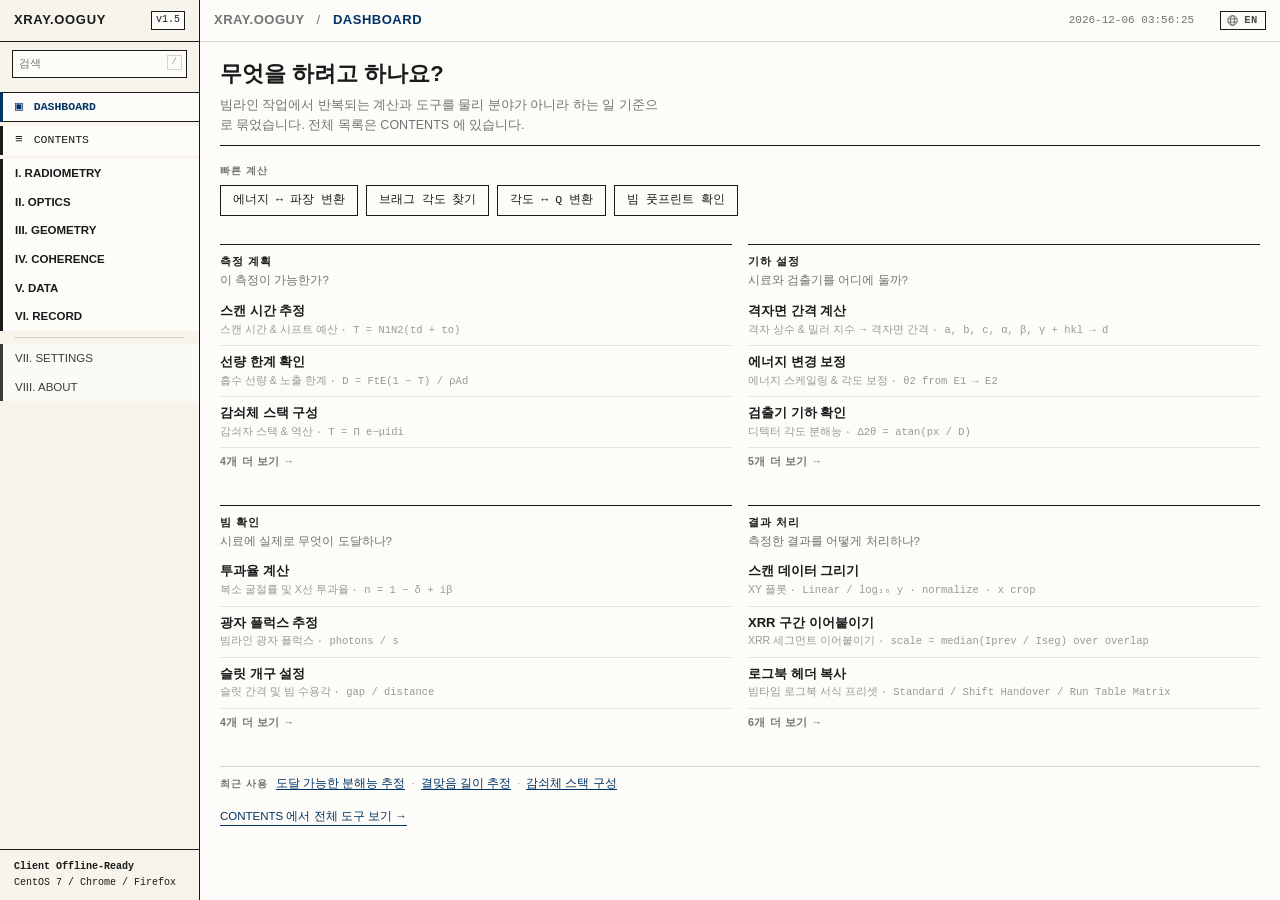
==== commit 01974ef5: "nav: a dashboard that asks what you are doing, and an index that lists everything The front page was" ====
--- a/ko/index.html
+++ b/ko/index.html
@@ -187,8 +187,13 @@
       </div>
 
       <nav class="sidebar-nav">
-        <!-- 0. Table of Contents / Index -->
+        <!-- 0. Two ways in, not two copies: the dashboard groups the tools by
+             the job in front of you, the contents lists every one of them by
+             suite. Both are built from the same markup. -->
         <a class="nav-item nav-item-index" data-route="dashboard" href="#dashboard">
+          <span><span class="nav-index-icon">▣</span> <span data-i18n="nav_dashboard">DASHBOARD</span></span>
+        </a>
+        <a class="nav-item nav-item-index" data-route="index" href="#index">
           <span><span class="nav-index-icon">≡</span> <span data-i18n="nav_dashboard_index">CONTENTS</span></span>
         </a>
 
@@ -285,6 +290,9 @@
       <nav id="top-tab-strip">
         <div class="tab-strip-scroll">
           <button class="tab-pill tab-pill-index" data-route="dashboard">
+            <span class="tab-index-icon">▣</span> <span data-i18n="nav_dashboard">DASHBOARD</span>
+          </button>
+          <button class="tab-pill tab-pill-index" data-route="index">
             <span class="tab-index-icon">≡</span> <span data-i18n="nav_dashboard_index">CONTENTS</span>
           </button>
           <button class="tab-pill tab-pill-major active" data-route="radiometry" data-i18n="nav_radiometry">I. RADIOMETRY</button>
@@ -1870,9 +1878,34 @@
         </section>
 
         <!-- =================================================================
-             1. DASHBOARD VIEW
+             1a. DASHBOARD VIEW — the toolkit grouped by what you are doing
+
+             Filled by js/dashboard.js out of the contents block below, so the
+             tool list lives in one place. Without JavaScript this view is a
+             heading and a link to the Index, which is the complete list.
              ================================================================= -->
         <section id="view-dashboard" class="view-section">
+
+          <div class="dash-head">
+            <h2 class="dash-question" data-i18n="dash_question">무엇을 하려고 하나요?</h2>
+            <p class="dash-lede" data-i18n="dash_lede">빔라인 작업에서 반복되는 계산과 도구를 물리 분야가 아니라 하는 일 기준으로 묶었습니다. 전체 목록은 CONTENTS 에 있습니다.</p>
+          </div>
+
+          <div id="dash-quick" class="dash-quick"></div>
+          <div id="dash-groups" class="flex-row dash-groups"></div>
+          <div id="dash-recent-slot"></div>
+
+          <a class="dash-all" href="#index" data-i18n="dash_browse_all">CONTENTS 에서 전체 도구 보기</a>
+        </section>
+
+        <!-- =================================================================
+             1b. INDEX VIEW — the full contents, by suite
+
+             The section list every other part of the interface is built from:
+             nav.js reads these links for the sidebar tree and the search
+             index, dashboard.js reads them for its labels and hrefs.
+             ================================================================= -->
+        <section id="view-index" class="view-section">
 
           <!-- Academic Table of Contents Frontmatter Masthead -->
           <div class="toc-masthead">
@@ -2228,7 +2261,7 @@
                     <span class="toc-item-num">§ 3.</span>
                     <div class="toc-item-body">
                       <span class="toc-item-name" data-i18n="toc_tool_set_5">키보드 단축키 안내</span>
-                      <span class="toc-item-formula">Alt + 1 ~ 7 Quick Tab Switcher</span>
+                      <span class="toc-item-formula">Alt + 0 ~ 9 Quick Tab Switcher</span>
                     </div>
                   </a>
                 </div>
@@ -2868,7 +2901,11 @@
                       </tr>
                       <tr>
                         <td><code class="mono">[Alt + 9]</code></td>
-                        <td data-i18n="sc_go_dashboard">CONTENTS 이동</td>
+                        <td data-i18n="sc_go_dashboard">DASHBOARD 이동</td>
+                      </tr>
+                      <tr>
+                        <td><code class="mono">[Alt + 0]</code></td>
+                        <td data-i18n="sc_go_index">CONTENTS 이동</td>
                       </tr>
                     </tbody>
                   </table>
@@ -2981,5 +3018,6 @@
   <script src="../js/record.js?v=1.5"></script>
   <script src="../js/dataview.js?v=1.5"></script>
   <script src="../js/nav.js?v=1.5"></script>
+  <script src="../js/dashboard.js?v=1.5"></script>
 </body>
 </html>
--- a/style.css
+++ b/style.css
@@ -2399,6 +2399,215 @@
    palette variables, so it repaints itself when the theme changes. */
 
 /* ==========================================================================
+   Dashboard — the toolkit by the job, not by the discipline
+
+   The Index is a contents page: every tool at the same weight, which is what
+   a contents page is for. This view is deliberately the opposite — four
+   questions, three answers each, the rest folded away — so the first screen
+   is a choice between four things instead of thirty-one.
+
+   One accent, as everywhere else: colour here means "you can click this",
+   never "this one belongs to Optics".
+   ========================================================================== */
+.dash-head {
+  border-bottom: var(--rule-heavy);
+  padding-bottom: 10px;
+  margin-bottom: 18px;
+}
+
+.dash-question {
+  font-family: var(--font-serif);
+  font-size: 22px;
+  font-weight: 700;
+  color: var(--ink-primary);
+  margin: 0 0 5px;
+}
+
+.dash-lede {
+  margin: 0;
+  max-width: 64ch;
+  font-size: 12.5px;
+  line-height: 1.6;
+  color: var(--ink-muted);
+}
+
+/* The four opened over and over. Command buttons rather than cards: a
+   returning reader should not have to read a heading to convert an energy. */
+.dash-quick {
+  margin-bottom: 20px;
+}
+
+.dash-quick-head {
+  font-family: var(--font-sans);
+  font-size: 10px;
+  font-weight: 700;
+  letter-spacing: 1px;
+  text-transform: uppercase;
+  color: var(--ink-muted);
+  margin-bottom: 7px;
+}
+
+.dash-quick-row {
+  display: flex;
+  flex-wrap: wrap;
+  margin: 0 -4px;
+}
+
+.dash-quick-item {
+  display: block;
+  margin: 0 4px 8px;
+  padding: 6px 12px;
+  border: var(--rule-main);
+  font-family: var(--font-mono);
+  font-size: 11.5px;
+  color: var(--ink-primary);
+  text-decoration: none;
+}
+
+.dash-quick-item:hover,
+.dash-quick-item:focus {
+  background-color: var(--ink-primary);
+  color: var(--ink-inverse);
+}
+
+.dash-group {
+  border-top: var(--rule-heavy);
+  padding-top: 9px;
+  margin-bottom: 22px;
+}
+
+.dash-group-head {
+  margin-bottom: 6px;
+}
+
+.dash-group-title {
+  display: block;
+  font-family: var(--font-sans);
+  font-size: 11px;
+  font-weight: 700;
+  letter-spacing: 1px;
+  text-transform: uppercase;
+  color: var(--ink-primary);
+}
+
+.dash-group-ask {
+  display: block;
+  margin-top: 2px;
+  font-size: 11.5px;
+  color: var(--ink-muted);
+}
+
+/* Two lines per tool: the verb to read, the name to recognise. The whole row
+   is the target. */
+.dash-tool {
+  display: block;
+  padding: 7px 0;
+  border-bottom: var(--rule-faint);
+  text-decoration: none;
+}
+
+.dash-tool:hover .dash-tool-action,
+.dash-tool:focus .dash-tool-action {
+  color: var(--accent-ink);
+}
+
+.dash-tool-action {
+  display: block;
+  font-size: 13px;
+  font-weight: 700;
+  color: var(--ink-primary);
+}
+
+.dash-tool-tech {
+  display: block;
+  margin-top: 1px;
+  font-size: 10.5px;
+  color: var(--ink-faint);
+}
+
+.dash-tool-formula {
+  font-family: var(--font-mono);
+}
+
+.dash-tool-formula::before {
+  content: " \00b7  ";
+}
+
+.dash-more {
+  display: block;
+  width: 100%;
+  min-height: 0;
+  margin-top: 7px;
+  padding: 0;
+  background: none;
+  border: none;
+  text-align: left;
+  cursor: pointer;
+  font-family: var(--font-sans);
+  font-size: 10.5px;
+  font-weight: 700;
+  letter-spacing: 0.6px;
+  text-transform: uppercase;
+  color: var(--ink-muted);
+}
+
+.dash-more:hover,
+.dash-more:focus {
+  color: var(--accent-ink);
+}
+
+.dash-more-label::after {
+  content: " \2192";
+}
+
+.dash-recent {
+  border-top: var(--rule-light);
+  padding-top: 8px;
+  margin-bottom: 12px;
+  font-size: 11.5px;
+}
+
+.dash-recent-label {
+  font-family: var(--font-sans);
+  font-size: 10px;
+  font-weight: 700;
+  letter-spacing: 1px;
+  text-transform: uppercase;
+  color: var(--ink-muted);
+  margin-right: 8px;
+}
+
+.dash-recent-item {
+  color: var(--accent-ink);
+  text-decoration: none;
+}
+
+.dash-recent-item:hover {
+  text-decoration: underline;
+}
+
+.dash-recent-sep {
+  margin: 0 6px;
+  color: var(--ink-faint);
+}
+
+.dash-all {
+  display: inline-block;
+  font-family: var(--font-sans);
+  font-size: 11.5px;
+  color: var(--accent-ink);
+  text-decoration: none;
+}
+
+.dash-all::after {
+  content: " \2192";
+}
+
+.dash-all:hover {
+  text-decoration: underline;
+}
+
+/* ==========================================================================
    @media print — Physical Monograph & Datasheet Printing
    ========================================================================== */
 @media print {
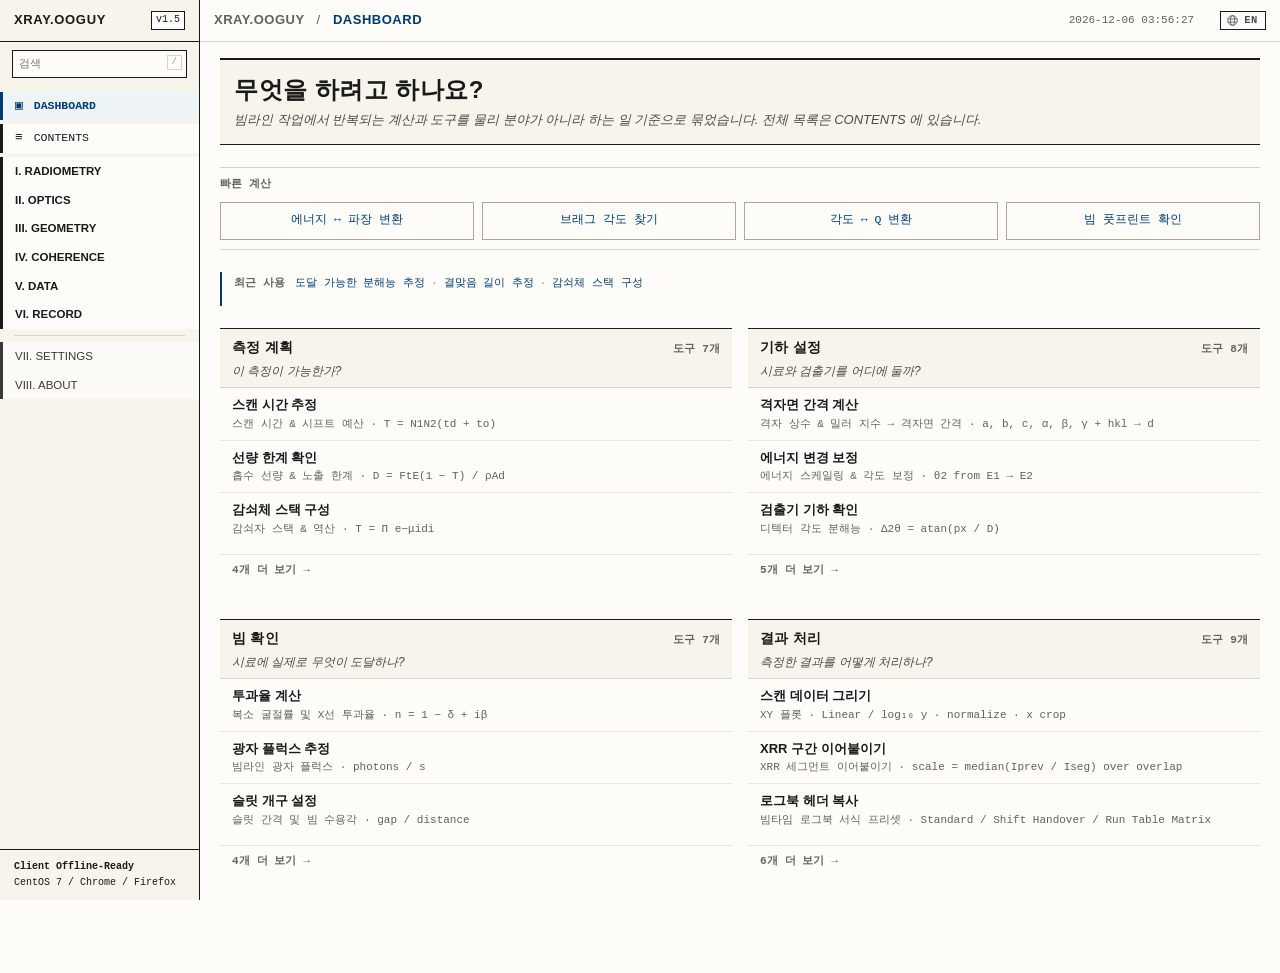
==== commit 1b8e71ac: "review: uppercase was eating the symbols, and six surfaces read long A design pass over the whole si" ====
--- a/ko/index.html
+++ b/ko/index.html
@@ -1064,13 +1064,6 @@
                     </div>
                     <div class="flex-row">
                       <div class="col-4">
-                        <div class="result-box" style="margin-top:0; padding:6px 8px;">
-                          <div class="result-label" data-i18n="res_calc_d" style="font-size:10px;">계산된 격자면 간격 (d)</div>
-                          <div id="bragg-r2-res-d" class="result-value primary" style="font-size:13px; line-height:1.2;">3.1356 Å</div>
-                          <div id="bragg-r2-res-sub" style="font-size:10px; color:var(--ink-secondary); margin-top:2px; white-space:nowrap; overflow:hidden; text-overflow:ellipsis;">θ = 11.403° | Q = 2.0038 Å⁻¹</div>
-                        </div>
-                      </div>
-                      <div class="col-4">
                         <div class="form-group" style="margin-bottom:6px;">
                           <label class="form-label"><span data-i18n="lbl_tth">회절각 2θ</span> <span class="unit">(°)</span></label>
                           <input type="number" id="bragg-r2-tth" class="form-control mono" value="22.806" oninput="calcBraggRow2()" min="0.1" max="179.9" step="0.1">
@@ -1082,6 +1075,13 @@
                           <input type="number" id="bragg-r2-e" class="form-control mono" value="10.000" oninput="calcBraggRow2()" min="0.1" max="1000" step="any">
                         </div>
                       </div>
+                      <div class="col-4">
+                        <div class="result-box" style="margin-top:0; padding:6px 8px;">
+                          <div class="result-label" data-i18n-html="res_calc_d" style="font-size:10px;">계산된 격자면 간격 (<i class="formula">d</i>)</div>
+                          <div id="bragg-r2-res-d" class="result-value primary" style="font-size:13px; line-height:1.2;">3.1356 Å</div>
+                          <div id="bragg-r2-res-sub" style="font-size:10px; color:var(--ink-secondary); margin-top:2px; white-space:nowrap; overflow:hidden; text-overflow:ellipsis;">θ = 11.403° | Q = 2.0038 Å⁻¹</div>
+                        </div>
+                      </div>
                     </div>
                   </div>
 
@@ -1091,15 +1091,8 @@
                     </div>
                     <div class="flex-row">
                       <div class="col-4">
-                        <div class="result-box" style="margin-top:0; padding:6px 8px;">
-                          <div class="result-label" data-i18n="res_calc_tth" style="font-size:10px;">계산된 회절각 2θ</div>
-                          <div id="bragg-r3-res-tth" class="result-value primary" style="font-size:13px; line-height:1.2;">2θ = 22.806°</div>
-                          <div id="bragg-r3-res-sub" style="font-size:10px; color:var(--ink-secondary); margin-top:2px; white-space:nowrap; overflow:hidden; text-overflow:ellipsis;">θ = 11.403° | Q = 2.0038 Å⁻¹</div>
-                        </div>
-                      </div>
-                      <div class="col-4">
                         <div class="form-group" style="margin-bottom:6px;">
-                          <label class="form-label"><span data-i18n="lbl_dspacing">격자면 간격 d</span> <span class="unit">(Å)</span></label>
+                          <label class="form-label"><span data-i18n-html="lbl_dspacing">격자면 간격 <i class="formula">d</i></span> <span class="unit">(Å)</span></label>
                           <input type="number" id="bragg-r3-d" class="form-control mono" value="3.1356" oninput="calcBraggRow3()" min="0.01" max="1000" step="any">
                         </div>
                       </div>
@@ -1109,6 +1102,13 @@
                           <input type="number" id="bragg-r3-e" class="form-control mono" value="10.000" oninput="calcBraggRow3()" min="0.1" max="1000" step="any">
                         </div>
                       </div>
+                      <div class="col-4">
+                        <div class="result-box" style="margin-top:0; padding:6px 8px;">
+                          <div class="result-label" data-i18n-html="res_calc_tth" style="font-size:10px;">계산된 회절각 <i class="formula">2θ</i></div>
+                          <div id="bragg-r3-res-tth" class="result-value primary" style="font-size:13px; line-height:1.2;">2θ = 22.806°</div>
+                          <div id="bragg-r3-res-sub" style="font-size:10px; color:var(--ink-secondary); margin-top:2px; white-space:nowrap; overflow:hidden; text-overflow:ellipsis;">θ = 11.403° | Q = 2.0038 Å⁻¹</div>
+                        </div>
+                      </div>
                     </div>
                   </div>
 
@@ -1117,23 +1117,23 @@
                       <span class="badge" style="margin-right:4px;">3</span> <span data-i18n="bragg_solve_energy">에너지 E — 주어진 값 d, 2θ</span>
                     </div>
                     <div class="flex-row">
+                      <div class="col-4">
+                        <div class="form-group" style="margin-bottom:6px;">
+                          <label class="form-label"><span data-i18n-html="lbl_dspacing">격자면 간격 <i class="formula">d</i></span> <span class="unit">(Å)</span></label>
+                          <input type="number" id="bragg-r1-d" class="form-control mono" value="3.1356" oninput="calcBraggRow1()" min="0.01" max="1000" step="any">
+                        </div>
+                      </div>
+                      <div class="col-4">
+                        <div class="form-group" style="margin-bottom:6px;">
+                          <label class="form-label"><span data-i18n="lbl_tth">회절각 2θ</span> <span class="unit">(°)</span></label>
+                          <input type="number" id="bragg-r1-tth" class="form-control mono" value="22.806" oninput="calcBraggRow1()" min="0.1" max="179.9" step="0.1">
+                        </div>
+                      </div>
                       <div class="col-4">
                         <div class="result-box" style="margin-top:0; padding:6px 8px;">
                           <div class="result-label" data-i18n="res_calc_energy" style="font-size:10px;">계산된 에너지 (E)</div>
                           <div id="bragg-r1-res-e" class="result-value primary" style="font-size:13px; line-height:1.2;">10.000 keV</div>
                           <div id="bragg-r1-res-sub" style="font-size:10px; color:var(--ink-secondary); margin-top:2px; white-space:nowrap; overflow:hidden; text-overflow:ellipsis;">θ = 11.403° | λ = 0.12398 nm</div>
-                        </div>
-                      </div>
-                      <div class="col-4">
-                        <div class="form-group" style="margin-bottom:6px;">
-                          <label class="form-label"><span data-i18n="lbl_dspacing">격자면 간격 d</span> <span class="unit">(Å)</span></label>
-                          <input type="number" id="bragg-r1-d" class="form-control mono" value="3.1356" oninput="calcBraggRow1()" min="0.01" max="1000" step="any">
-                        </div>
-                      </div>
-                      <div class="col-4">
-                        <div class="form-group" style="margin-bottom:6px;">
-                          <label class="form-label"><span data-i18n="lbl_tth">회절각 2θ</span> <span class="unit">(°)</span></label>
-                          <input type="number" id="bragg-r1-tth" class="form-control mono" value="22.806" oninput="calcBraggRow1()" min="0.1" max="179.9" step="0.1">
                         </div>
                       </div>
                     </div>
@@ -1248,15 +1248,15 @@
                   <div class="result-box">
                     <div class="result-grid">
                       <div class="result-item">
-                        <div class="result-label" data-i18n="lat_r_d">격자면 간격 d</div>
+                        <div class="result-label" data-i18n-html="lat_r_d">격자면 간격 <i class="formula">d</i></div>
                         <div id="lat-res-d" class="result-value primary">-</div>
                       </div>
                       <div class="result-item">
-                        <div class="result-label" data-i18n="lat_r_q">산란 벡터 |Q| = 2π/d</div>
+                        <div class="result-label" data-i18n-html="lat_r_q">산란 벡터 <i class="formula">|Q| = 2π/d</i></div>
                         <div id="lat-res-q" class="result-value">-</div>
                       </div>
                       <div class="result-item">
-                        <div class="result-label" data-i18n="lat_r_theta">브래그 각도 θ (2θ)</div>
+                        <div class="result-label" data-i18n-html="lat_r_theta">브래그 각도 <i class="formula">θ (2θ)</i></div>
                         <div id="lat-res-theta" class="result-value primary">-</div>
                       </div>
                       <div class="result-item">
@@ -1278,9 +1278,9 @@
                     <table class="lab-table refl-table">
                       <thead>
                         <tr>
-                          <th data-i18n="lat_refl_hkl">h k l</th>
-                          <th class="dt-val" data-i18n="lat_refl_d">d (Å)</th>
-                          <th class="dt-val" data-i18n="lat_refl_tth">2θ (°)</th>
+                          <th data-i18n-html="lat_refl_hkl"><i class="formula">h k l</i></th>
+                          <th class="dt-val" data-i18n-html="lat_refl_d"><i class="formula">d</i> (Å)</th>
+                          <th class="dt-val" data-i18n-html="lat_refl_tth"><i class="formula">2θ</i> (°)</th>
                           <th class="dt-val" data-i18n="lat_refl_q">|Q| (Å⁻¹)</th>
                         </tr>
                       </thead>
@@ -1393,11 +1393,11 @@
                   <div class="result-box">
                     <div class="result-grid">
                       <div class="result-item">
-                        <div class="result-label" data-i18n="res_target_twotheta">목표 회절각 2θ</div>
+                        <div class="result-label" data-i18n-html="res_target_twotheta">목표 회절각 <i class="formula">2θ</i></div>
                         <div id="ea-res-tth2" class="result-value primary">18.962°</div>
                       </div>
                       <div class="result-item">
-                        <div class="result-label" data-i18n="res_target_theta">목표 브래그각 θ</div>
+                        <div class="result-label" data-i18n-html="res_target_theta">목표 브래그각 <i class="formula">θ</i></div>
                         <div id="ea-res-th2" class="result-value">9.481°</div>
                       </div>
                       <div class="result-item">
@@ -1582,7 +1582,7 @@
                   <div class="result-box">
                     <div class="result-grid">
                       <div class="result-item">
-                        <div class="result-label" data-i18n="res_strain_eps">변형률 ε</div>
+                        <div class="result-label" data-i18n-html="res_strain_eps">변형률 <i class="formula">ε</i></div>
                         <div id="str-res-eps" class="result-value primary">-</div>
                       </div>
                       <div class="result-item">
@@ -1590,11 +1590,11 @@
                         <div id="str-res-micro" class="result-value">-</div>
                       </div>
                       <div class="result-item">
-                        <div class="result-label" data-i18n="res_strain_d">측정된 d</div>
+                        <div class="result-label" data-i18n-html="res_strain_d">측정된 <i class="formula">d</i></div>
                         <div id="str-res-d" class="result-value">-</div>
                       </div>
                       <div class="result-item">
-                        <div class="result-label" data-i18n="res_strain_shift">피크 이동 Δ2θ</div>
+                        <div class="result-label" data-i18n-html="res_strain_shift">피크 이동 <i class="formula">Δ2θ</i></div>
                         <div id="str-res-shift" class="result-value">-</div>
                       </div>
                     </div>
@@ -1653,11 +1653,11 @@
                         <div id="pxq-res-q" class="result-value primary">-</div>
                       </div>
                       <div class="result-item">
-                        <div class="result-label" data-i18n="res_pxq_tth">산란각 2θ</div>
+                        <div class="result-label" data-i18n-html="res_pxq_tth">산란각 <i class="formula">2θ</i></div>
                         <div id="pxq-res-tth" class="result-value">-</div>
                       </div>
                       <div class="result-item">
-                        <div class="result-label" data-i18n="res_pxq_d">면간 거리 d</div>
+                        <div class="result-label" data-i18n-html="res_pxq_d">면간 거리 <i class="formula">d</i></div>
                         <div id="pxq-res-d" class="result-value">-</div>
                       </div>
                       <div class="result-item">
@@ -1853,7 +1853,7 @@
                   <div class="result-box">
                     <div class="result-grid">
                       <div class="result-item">
-                        <div class="result-label" data-i18n-html="res_cres_dr">실공간 분해능 Δr</div>
+                        <div class="result-label" data-i18n-html="res_cres_dr">실공간 분해능 <i class="formula">Δr</i></div>
                         <div id="cres-res-dr" class="result-value primary">-</div>
                       </div>
                       <div class="result-item">
@@ -1892,8 +1892,13 @@
           </div>
 
           <div id="dash-quick" class="dash-quick"></div>
+          <!-- Above the groups, not after them: it is the one line on this
+               view that knows who is reading, and it was set last, below the
+               fold, behind thirty-one tools it exists to let you skip. Empty
+               until something has been calculated, so it costs nothing on a
+               first visit. -->
+          <div id="dash-recent-slot"></div>
           <div id="dash-groups" class="flex-row dash-groups"></div>
-          <div id="dash-recent-slot"></div>
 
           <a class="dash-all" href="#index" data-i18n="dash_browse_all">CONTENTS 에서 전체 도구 보기</a>
         </section>
@@ -2274,7 +2279,7 @@
                     <span data-i18n="toc_sec_about_title">연구자 프로필 및 후원</span>
                   </div>
                 </a>
-                <div class="toc-sec-desc" data-i18n="toc_sec_about_desc">연구자 약력, X선 광학·BCDI 연구 분야, 연락처 및 프로젝트 후원</div>
+                <div class="toc-sec-desc" data-i18n="toc_sec_about_desc">각 스위트에 무엇이 들어 있는지, 설계 원칙, 만든 사람과 계산 근거</div>
               </div>
             </div>
 
@@ -2738,7 +2743,7 @@
                         <div id="kie-res-raw" class="result-value">-</div>
                       </div>
                       <div class="result-item">
-                        <div class="result-label" data-i18n="res_kie_spacing">프린지 간격 Δθ</div>
+                        <div class="result-label" data-i18n-html="res_kie_spacing">프린지 간격 <i class="formula">Δθ</i></div>
                         <div id="kie-res-spacing" class="result-value">-</div>
                       </div>
                       <div class="result-item">
@@ -2775,7 +2780,6 @@
                 <div class="card-body">
                   <div style="display:flex; justify-content:space-between; align-items:center; flex-wrap:wrap;">
                     <div>
-                      <div style="font-weight:700; font-size:13px; margin-bottom:4px;" id="settings-lang-current" data-i18n="lang_current">현재 언어: 한국어</div>
                       <div style="font-size:11px; color:var(--ink-secondary);" id="settings-lang-desc" data-i18n="lang_desc">인터페이스 언어를 전환합니다. 언어마다 주소가 다르므로 페이지가 다시 열립니다.</div>
                     </div>
                     <div style="margin-top:6px;">
@@ -2794,64 +2798,42 @@
                   <span class="card-title" data-i18n="set_card_theme_title">화면 테마 설정</span>
                 </div>
                 <div class="card-body">
-                  <div style="font-weight:700; font-size:13px; margin-bottom:4px;" id="settings-theme-current" data-i18n="theme_current_initial">현재 테마: 학술 논문</div>
                   <div style="font-size:11px; color:var(--ink-secondary); margin-bottom:10px;" id="settings-theme-desc" data-i18n="theme_desc">일곱 가지 테마 중 하나를 선택합니다. 레이아웃과 인쇄 규격은 모든 테마에서 동일하게 유지됩니다.</div>
 
                   <div class="theme-picker">
                     <button id="btn-theme-paper" class="theme-swatch" onclick="applyTheme('paper')">
                       <span class="theme-chip theme-chip-paper"></span>
-                      <span class="theme-swatch-text">
-                        <strong data-i18n="theme_paper_name">학술 논문 (Academic Paper)</strong>
-                        <em data-i18n="theme_paper_desc">미색 종이 + 잉크 블랙 + 옥스퍼드 네이비 — 기본 인쇄 규격</em>
-                      </span>
+                      <span class="theme-swatch-name" data-i18n="theme_paper_name">종이</span>
                     </button>
 
                     <button id="btn-theme-parchment" class="theme-swatch" onclick="applyTheme('parchment')">
                       <span class="theme-chip theme-chip-parchment"></span>
-                      <span class="theme-swatch-text">
-                        <strong data-i18n="theme_parchment_name">빈티지 양피지 (Vintage Parchment)</strong>
-                        <em data-i18n="theme_parchment_desc">누렇게 바랜 연구 노트 + 짙은 밤색 잉크 — 눈이 편안한 휴식용</em>
-                      </span>
+                      <span class="theme-swatch-name" data-i18n="theme_parchment_name">양피지</span>
                     </button>
 
                     <button id="btn-theme-datasheet" class="theme-swatch" onclick="applyTheme('datasheet')">
                       <span class="theme-chip theme-chip-datasheet"></span>
-                      <span class="theme-swatch-text">
-                        <strong data-i18n="theme_datasheet_name">공학 데이터시트 (Technical Datasheet)</strong>
-                        <em data-i18n="theme_datasheet_desc">쿨 화이트 종이 + 제도용 네이비 잉크 + 밀리미터 방안 그리드 스펙시트</em>
-                      </span>
+                      <span class="theme-swatch-name" data-i18n="theme_datasheet_name">데이터시트</span>
                     </button>
 
                     <button id="btn-theme-blueprint" class="theme-swatch" onclick="applyTheme('blueprint')">
                       <span class="theme-chip theme-chip-blueprint"></span>
-                      <span class="theme-swatch-text">
-                        <strong data-i18n="theme_blueprint_name">사이아노타입 청사진 (Cyanotype Blueprint)</strong>
-                        <em data-i18n="theme_blueprint_desc">딥 프러시안 블루 도면 + 초크 화이트/시안 선화 엔지니어링 청사진</em>
-                      </span>
+                      <span class="theme-swatch-name" data-i18n="theme_blueprint_name">청사진</span>
                     </button>
 
                     <button id="btn-theme-crt" class="theme-swatch" onclick="applyTheme('crt')">
                       <span class="theme-chip theme-chip-crt"></span>
-                      <span class="theme-swatch-text">
-                        <strong data-i18n="theme_crt_name">CRT 터미널 (Green / Amber)</strong>
-                        <em data-i18n="theme_crt_desc">80년대 실험실 CRT 인광 녹색 + 앰버 강조, 전면 모노스페이스</em>
-                      </span>
+                      <span class="theme-swatch-name" data-i18n="theme_crt_name">터미널</span>
                     </button>
 
                     <button id="btn-theme-tokyo" class="theme-swatch" onclick="applyTheme('tokyo')">
                       <span class="theme-chip theme-chip-tokyo"></span>
-                      <span class="theme-swatch-text">
-                        <strong data-i18n="theme_tokyo_name">도쿄 나이트 (Neon Dark)</strong>
-                        <em data-i18n="theme_tokyo_desc">모던 네온 블루/퍼플 다크, 고가독성</em>
-                      </span>
+                      <span class="theme-swatch-name" data-i18n="theme_tokyo_name">도쿄</span>
                     </button>
 
                     <button id="btn-theme-console" class="theme-swatch" onclick="applyTheme('console')">
                       <span class="theme-chip theme-chip-console"></span>
-                      <span class="theme-swatch-text">
-                        <strong data-i18n="theme_console_name">제어실 콘솔 (Beamline Control Room)</strong>
-                        <em data-i18n="theme_console_desc">실제 가속기 제어실(EPICS) 스타일의 초고대비 산업용 다크 모드</em>
-                      </span>
+                      <span class="theme-swatch-name" data-i18n="theme_console_name">콘솔</span>
                     </button>
                   </div>
                 </div>
@@ -2941,14 +2923,23 @@
 
                 <h3 class="about-sub" data-i18n="about_what_title">구성</h3>
                 <dl class="about-list">
-                  <dt data-i18n="about_f1_t">SPECTROSCOPY</dt>
-                  <dd data-i18n="about_f1_d">에너지·파장 변환, 격자면 간격, 복소 굴절률과 투과율, 에너지 분해능과 광자 플럭스.</dd>
-
-                  <dt data-i18n="about_f2_t">GONIOMETRY</dt>
-                  <dd data-i18n="about_f2_d">브래그 각도, 상호공간 Q 벡터, 빔 풋프린트, 디텍터 기하와 슬릿 수용각, 오일러 크래들 보정.</dd>
-
-                  <dt data-i18n="about_f3_t">RECORD</dt>
-                  <dd data-i18n="about_f3_d">한 번의 클릭으로 남기는 실험 로그와 세션 맥락. 외부 로그북에 붙여넣을 세션 헤더를 자동 생성합니다.</dd>
+                  <dt data-i18n="about_f1_t">RADIOMETRY</dt>
+                  <dd data-i18n="about_f1_d">광자 플럭스와 슬릿 수용각, 흡수체 스택, 흡수 선량과 노출 시간 예산.</dd>
+
+                  <dt data-i18n="about_f2_t">OPTICS</dt>
+                  <dd data-i18n="about_f2_d">에너지·파장 변환, 복소 굴절률과 투과율, 회절 격자, 에너지 분해능과 열 드리프트.</dd>
+
+                  <dt data-i18n="about_f3_t">GEOMETRY</dt>
+                  <dd data-i18n="about_f3_d">브래그 각도, 격자면 간격, 상호공간 Q 벡터, 빔 풋프린트, 검출기 기하와 오일러 크래들 보정.</dd>
+
+                  <dt data-i18n="about_f4_t">COHERENCE</dt>
+                  <dd data-i18n="about_f4_d">시료 위 결맞음 길이, CDI / BCDI 오버샘플링, 그 기하가 도달할 수 있는 실공간 분해능.</dd>
+
+                  <dt data-i18n="about_f5_t">DATA</dt>
+                  <dd data-i18n="about_f5_d">두 열 스캔 파일 자동 인식, 로그 축 XY 플롯, 정규화와 구간 자르기, XRR 세그먼트 이어붙이기.</dd>
+
+                  <dt data-i18n="about_f6_t">RECORD</dt>
+                  <dd data-i18n="about_f6_d">한 번의 클릭으로 남기는 실험 로그와 세션 맥락. 외부 로그북에 붙여넣을 세션 헤더를 자동 생성합니다.</dd>
                 </dl>
 
                 <h3 class="about-sub" data-i18n="about_design_title">설계 원칙</h3>
@@ -2971,14 +2962,6 @@
 
                 <p class="about-person-note" data-i18n="about_person_note">빔타임 현장에서 매번 같은 계산을 반복하다가, 필요한 도구를 한곳에 모으려고 시작한 프로젝트입니다.</p>
 
-                <h3 class="about-sub" data-i18n="about_research_title">연구 분야</h3>
-                <ul class="about-tags">
-                  <li>X-ray Optics &amp; Wave Propagation</li>
-                  <li>Coherent Diffraction Imaging (CDI / BCDI)</li>
-                  <li>Phase Retrieval &amp; 3D Strain Mapping</li>
-                  <li>Beamline Instrumentation &amp; DAQ</li>
-                </ul>
-
                 <h3 class="about-sub" data-i18n="about_sciencetitle">계산 근거</h3>
                 <p class="about-person-note" data-i18n="about_science">물리 상수는 CODATA 권장값을, 결정 격자 상수와 산란 인자는 공개된 결정학 데이터를 사용합니다. 계산 결과는 실험 계획과 현장 판단을 돕기 위한 것이며, 발표·출판에 사용하기 전에는 직접 검증하시기 바랍니다.</p>
               </div>
@@ -2990,9 +2973,6 @@
             <div class="about-footer-meta">
               <span data-i18n="about_developed_by">Developed by</span>
               <a href="mailto:isaacyong@naver.com">Isaac Yong</a>
-              <span class="about-footer-sep">&middot;</span>
-              <span data-i18n="about_supported_by">Supported by</span>
-              <a class="sponsor-btn" href="https://github.com/sponsors/SJB7777" target="_blank" rel="noopener noreferrer" data-i18n="about_sponsor_btn">Sponsor</a>
             </div>
           </div>
         </section>
--- a/style.css
+++ b/style.css
@@ -22,20 +22,25 @@
   
   --ink-primary: #1a1a1a;
   --ink-secondary: #4a4a4a;
-  --ink-muted: #737373;
+  --ink-muted: #62615d;
   --ink-faint: #999999;
   --ink-inverse: #fdfcf8;
 
   /* Single Accent Color (Deep Oxford Navy Ink) */
-  --accent-ink: #003366;
+  --accent-ink: #003b70;
   --accent-ink-hover: #002244;
-  --accent-ink-subtle: #edf3f8;
+  --accent-ink-subtle: #eef3f6;
 
   /* Fine Boundary Lines */
   --rule-heavy: 1.5px solid #1a1a1a;
   --rule-main: 1px solid #1a1a1a;
-  --rule-light: 1px solid #d5d3cc;
+  --rule-light: 1px solid #d7d3c9;
   --rule-faint: 1px solid #e8e5dc;
+
+  /* Controls read as controls without a black frame: the grey is dark enough
+     to hold an edge, light enough that a row of buttons is not a row of
+     rules. --line-control is the colour-only companion, per theme. */
+  --rule-control: 1px solid var(--line-control);
 
   /* Academic & Engineering Typography Stack (Zero Metric Jitter Across Themes) */
   --font-serif: -apple-system, BlinkMacSystemFont, "Segoe UI", Roboto, "Helvetica Neue", "Liberation Sans", Arial, "Malgun Gothic", "Apple SD Gothic Neo", sans-serif;
@@ -66,7 +71,8 @@
 :root, [data-theme="light"], html[data-theme="light"],
 [data-theme="paper"], html[data-theme="paper"] {
   --line-strong: #1a1a1a;
-  --line-soft: #d5d3cc;
+  --line-soft: #d7d3c9;
+  --line-control: #aaa79f;
 
   /* Out-of-domain input and unreachable-condition messages. Dark palettes
      lighten it below; every other theme inherits this one. */
@@ -100,6 +106,7 @@
 
   --line-strong: #3b2f21;
   --line-soft: #c8b48d;
+  --line-control: #a8916a;
 }
 
 /* CRT Green/Amber Terminal — phosphor on black, monospace throughout */
@@ -131,6 +138,7 @@
 
   --line-strong: #33ff66;
   --line-soft: #17652c;
+  --line-control: #1f8a3d;
 }
 
 /* Tokyo Night — modern neon dark, developer terminal monospace interface */
@@ -166,6 +174,7 @@
 
   --line-strong: #c0caf5;
   --line-soft: #414868;
+  --line-control: #565f89;
 }
 
 /* Engineering Datasheet — cool white technical spec sheet, drafting navy on millimetre grid */
@@ -195,6 +204,7 @@
 
   --line-strong: #14375e;
   --line-soft: #a8c2de;
+  --line-control: #8fb0d0;
 }
 
 /* Authentic Cyanotype Blueprint — deep Prussian blue drafting board, chalk white & cyan lines */
@@ -224,6 +234,7 @@
 
   --line-strong: #7dd3fc;
   --line-soft: #1e4976;
+  --line-control: #2f6ca8;
 }
 
 /* Beamline Control Room — EPICS console, very high contrast on near-black */
@@ -255,6 +266,7 @@
 
   --line-strong: #8fa2b5;
   --line-soft: #303a45;
+  --line-control: #48525e;
 }
 
 /* --------------------------------------------------------------------------
@@ -284,19 +296,39 @@
   color: var(--ink-primary) !important;
 }
 
-html[data-theme] .card, html[data-theme] .card-body, html[data-theme] .tab-pill, html[data-theme] input, html[data-theme] select, html[data-theme] textarea, html[data-theme] table, html[data-theme] th, html[data-theme] td, html[data-theme] .lab-table tr, html[data-theme] .nav-item, html[data-theme] .btn, html[data-theme] .btn-secondary, html[data-theme] .preset-chip {
+html[data-theme] .card, html[data-theme] .card-body, html[data-theme] input, html[data-theme] select, html[data-theme] textarea, html[data-theme] table, html[data-theme] th, html[data-theme] td, html[data-theme] .lab-table tr, html[data-theme] .nav-item {
   background-color: var(--bg-paper) !important;
   color: var(--ink-primary) !important;
   border-color: var(--line-strong);
 }
 
+/* A control is not a rule. The frame around a button, a tab or a preset chip
+   is grey; the black is kept for the structure it actually divides. */
+html[data-theme] .tab-pill, html[data-theme] .btn, html[data-theme] .btn-secondary, html[data-theme] .preset-chip {
+  background-color: var(--bg-paper) !important;
+  color: var(--ink-primary) !important;
+  border-color: var(--line-control);
+}
+
 html[data-theme] .result-box.highlight {
   background-color: var(--accent-ink-subtle) !important;
 }
 
-html[data-theme] .tab-pill:hover, html[data-theme] .tab-pill.active, html[data-theme] .btn:hover, html[data-theme] .btn-secondary:hover, html[data-theme] .preset-chip:hover {
+html[data-theme] .btn:hover, html[data-theme] .btn-secondary:hover, html[data-theme] .preset-chip:hover {
   background-color: var(--ink-primary) !important;
   color: var(--ink-inverse) !important;
+}
+
+html[data-theme] .tab-pill:hover {
+  background-color: var(--accent-ink-subtle) !important;
+  color: var(--accent-ink) !important;
+  border-color: var(--accent-ink);
+}
+
+html[data-theme] .tab-pill.active {
+  background-color: var(--accent-ink) !important;
+  color: var(--ink-inverse) !important;
+  border-color: var(--accent-ink);
 }
 
 html[data-theme] .btn-primary {
@@ -312,7 +344,7 @@
 }
 
 html[data-theme] .nav-item.active {
-  background-color: var(--bg-paper) !important;
+  background-color: var(--accent-ink-subtle) !important;
   color: var(--accent-ink) !important;
   border-left-color: var(--accent-ink);
 }
@@ -397,7 +429,12 @@
 .toc-item-link:focus,
 .toc-sec-header:focus,
 .result-box-copy-btn:focus,
-.lang-toggle:focus {
+.lang-toggle:focus,
+.dash-quick-item:focus,
+.dash-tool:focus,
+.dash-more:focus,
+.dash-recent-item:focus,
+.dash-all:focus {
   outline: 2px solid var(--accent-ink);
   outline-offset: 2px;
 }
@@ -410,7 +447,12 @@
 .toc-item-link:focus:not(:focus-visible),
 .toc-sec-header:focus:not(:focus-visible),
 .result-box-copy-btn:focus:not(:focus-visible),
-.lang-toggle:focus:not(:focus-visible) {
+.lang-toggle:focus:not(:focus-visible),
+.dash-quick-item:focus:not(:focus-visible),
+.dash-tool:focus:not(:focus-visible),
+.dash-more:focus:not(:focus-visible),
+.dash-recent-item:focus:not(:focus-visible),
+.dash-all:focus:not(:focus-visible) {
   outline: none;
 }
 
@@ -418,6 +460,22 @@
 i, em, var, .formula {
   font-family: var(--font-serif);
   font-style: italic;
+}
+
+/* A symbol is not a word, and text-transform does not know the difference.
+   Every uppercase micro-label on the site runs its content through
+   text-transform: uppercase, which turned σ into Σ, Δr into ΔR, ε into Ε and
+   2π/d into 2Π/D — Β and Ε are pixel-identical to Latin B and E, so the label
+   did not even look wrong. The symbols are already marked up; exempt them. */
+.formula {
+  text-transform: none;
+}
+
+/* Same for every subscript, without exception: a subscript is an index, never
+   a word. θ<sub>c</sub> was reading as θ_C and the two coherence lengths,
+   ξ<sub>t</sub> and ξ<sub>l</sub>, came out ξ_T and ξ_L. */
+sub, sup {
+  text-transform: none;
 }
 
 sup, sub {
@@ -522,13 +580,14 @@
   border-left-color: var(--ink-muted);
 }
 
+/* Three signals, no more: the tinted ground, the navy margin rule, the navy
+   weight. The pair of hairlines above and below was a fourth, and read as a
+   box around the item rather than as its selection. */
 .nav-item.active {
-  background-color: var(--bg-paper);
+  background-color: var(--accent-ink-subtle);
   color: var(--accent-ink);
   font-weight: 700;
   border-left: 3px solid var(--accent-ink);
-  border-top: var(--rule-light);
-  border-bottom: var(--rule-light);
 }
 
 /* Sidebar Navigation Hierarchy */
@@ -662,21 +721,12 @@
   background-color: transparent;
 }
 
+/* The current entry goes navy, like everything else that says "here". The
+   black margin tick that used to mark it was a second vocabulary for the
+   same fact. Weight is deliberately left alone: bolding a Korean line at this
+   size thickens it into a blob and shifts the whole column. */
 .nav-sub-item.active {
-  color: var(--ink-primary);
-}
-
-/* The margin rule darkens beside the current entry. Weight is deliberately
-   left alone: bolding a Korean line at 10.5px thickens it into a blob and
-   shifts the whole column. */
-.nav-sub-item.active::before {
-  content: "";
-  position: absolute;
-  left: -12px;
-  top: 0.35em;
-  width: 1.5px;
-  height: 1em;
-  background-color: var(--ink-primary);
+  color: var(--accent-ink);
 }
 
 .nav-sub-num {
@@ -690,7 +740,7 @@
 }
 
 .nav-sub-item.active .nav-sub-num {
-  color: var(--ink-primary);
+  color: var(--accent-ink);
 }
 
 .nav-sub-name {
@@ -839,7 +889,7 @@
   font-weight: 600;
   padding: 5px 13px;
   margin-right: 6px;
-  border: var(--rule-main);
+  border: var(--rule-control);
   background-color: var(--bg-paper);
   color: var(--ink-primary);
   cursor: pointer;
@@ -852,16 +902,20 @@
   line-height: 1.3;
 }
 
+/* Navy carries "you can act on this" and "you are here"; the tab strip is
+   where both are read fastest. A filled black pill said neither — it was the
+   heaviest thing on the page whichever tab you were on. */
 .tab-pill:hover {
-  background-color: var(--ink-primary);
-  color: var(--bg-paper);
+  background-color: var(--accent-ink-subtle);
+  color: var(--accent-ink);
+  border-color: var(--accent-ink);
 }
 
 .tab-pill.active {
-  background-color: var(--ink-primary);
-  color: var(--bg-paper);
-  font-weight: 700;
-  border: 1.5px solid var(--ink-primary);
+  background-color: var(--accent-ink);
+  color: var(--ink-inverse);
+  font-weight: 700;
+  border: 1.5px solid var(--accent-ink);
 }
 
 /* Index Tab Pill (Borderless, subtle index trigger) */
@@ -884,7 +938,7 @@
 }
 
 .tab-pill-index.active {
-  background-color: var(--bg-paper-hover) !important;
+  background-color: var(--accent-ink-subtle) !important;
   color: var(--accent-ink) !important;
   font-weight: 700;
   border: none !important;
@@ -928,16 +982,17 @@
 
 .tab-pill-minor:hover {
   opacity: 1;
-  background-color: var(--ink-primary);
-  color: var(--bg-paper);
+  background-color: var(--accent-ink-subtle);
+  color: var(--accent-ink);
+  border-color: var(--accent-ink);
 }
 
 .tab-pill-minor.active {
   opacity: 1;
   font-weight: 700;
-  background-color: var(--ink-primary);
-  color: var(--bg-paper);
-  border: 1.5px solid var(--ink-primary);
+  background-color: var(--accent-ink);
+  color: var(--ink-inverse);
+  border: 1.5px solid var(--accent-ink);
 }
 
 .header-right {
@@ -1117,14 +1172,24 @@
   color: var(--ink-muted);
 }
 
+/* The slot at the right of a card header holds one of two things: the formula
+   the card evaluates, or a caption naming what it does ("Delivered Flux",
+   "Delimiter & header auto-detect"). Both were set in the accent, which is the
+   link colour on every other surface — eleven captions that read as links and
+   click nowhere. The accent stays on the notation, which earns it; the prose
+   drops to muted, where a caption belongs. */
 .card-tag {
   font-family: var(--font-mono);
   font-size: 0.785rem;
-  color: var(--accent-ink);
+  color: var(--ink-muted);
   font-style: normal;
   line-height: 1.3;
   font-variant-numeric: tabular-nums;
   white-space: nowrap;
+}
+
+.card-tag .formula {
+  color: var(--accent-ink);
 }
 
 .card-body {
@@ -1239,7 +1304,7 @@
   font-size: 0.75rem;
   line-height: 1.25;
   min-height: 1.35rem;
-  border: var(--rule-main);
+  border: var(--rule-control);
   background-color: var(--bg-paper);
   color: var(--ink-primary);
   padding: 0.15rem 0.4rem;
@@ -1435,7 +1500,7 @@
   text-decoration: none;
   cursor: pointer;
   padding: 0.3rem 0.8rem;
-  border: var(--rule-main);
+  border: var(--rule-control);
   background-color: var(--bg-paper);
   color: var(--ink-primary);
   outline: none;
@@ -1489,6 +1554,11 @@
 }
 
 /* Academic Badges & Status Indicators (Monochrome) */
+/* No uppercase here, unlike the other micro-labels. A badge does not carry a
+   two-word caption, it carries a verdict with the numbers that earned it, and
+   the transform ate the units along with the case: "Fits (7 h 51 min 19 s
+   spare)" was set as "FITS (7 H 51 MIN 19 S SPARE)", which is not a duration
+   anyone reads. Mono, bold and boxed is already enough to mark it. */
 .badge {
   display: inline-block;
   font-family: var(--font-mono);
@@ -1498,7 +1568,6 @@
   border: var(--rule-main);
   background-color: var(--bg-paper);
   color: var(--ink-primary);
-  text-transform: uppercase;
 }
 
 .badge-subtle {
@@ -1732,6 +1801,26 @@
   font-size: 11px;
   font-weight: 700;
   color: var(--ink-muted);
+}
+
+/* And in every other tracked micro-label, which is most of them: result
+   captions, plot titles, the dashboard's headings and counts. These keep
+   their size and weight — only the tracking stands down, since that is the
+   part that does the damage to Hangul. uppercase is left in place because it
+   is a no-op on syllable blocks and these labels still carry Latin. */
+html[lang="ko"] .result-label,
+html[lang="ko"] .miniplot-title,
+html[lang="ko"] .refl-title,
+html[lang="ko"] .about-sub,
+html[lang="ko"] .dash-quick-head,
+html[lang="ko"] .dash-recent-label,
+html[lang="ko"] .dash-group-count,
+html[lang="ko"] .dash-more-label,
+html[lang="ko"] .datasheet-table th,
+html[lang="ko"] .dt-sym,
+html[lang="ko"] .dt-val,
+html[lang="ko"] .dt-unit {
+  letter-spacing: 0.01em;
 }
 
 /* Toast Notifications */
@@ -1828,6 +1917,7 @@
   }
 
   body.drawer-open #nav-backdrop { display: block; }
+
   #main-wrapper {
     margin-left: 0 !important;
     width: 100% !important;
@@ -1835,9 +1925,16 @@
     min-width: 0 !important;
     flex: 1 1 100% !important;
   }
+  /* Here the tab strip is the whole of the navigation, so it has to stay on
+     screen — and position:sticky cannot do it, for the reason the sidebar is
+     position:fixed. Bounding the layout to the viewport hands the scrolling to
+     #content-area, which already has overflow-y:auto: the header and the strip
+     are then above the scroll rather than in it, with no fixed positioning and
+     no padding to keep in step with their height. */
   #app-layout {
     width: 100% !important;
     max-width: 100% !important;
+    height: 100% !important;
   }
   #content-area {
     padding: 10px 8px 40px 8px !important;
@@ -2146,7 +2243,7 @@
   border-top: 2px solid var(--ink-primary);
   border-bottom: 1.5px solid var(--ink-primary);
   padding: 16px 14px 14px 14px;
-  background-color: var(--bg-paper);
+  background-color: var(--bg-paper-subtle);
   margin-bottom: 20px;
   width: 100%;
   box-sizing: border-box;
@@ -2154,7 +2251,7 @@
 
 .toc-pretitle {
   font-family: var(--font-mono);
-  font-size: 10px;
+  font-size: 11px;
   font-weight: 700;
   letter-spacing: 1.2px;
   text-transform: uppercase;
@@ -2263,7 +2360,7 @@
 .toc-roman-badge {
   font-family: var(--font-mono);
   font-weight: 700;
-  font-size: 10.5px;
+  font-size: 11px;
   letter-spacing: 0.12em;
   color: var(--ink-muted);
   margin-right: 9px;
@@ -2280,8 +2377,14 @@
 }
 
 /* TOC Item Links (Section § Items) */
+/* The entries sit on tinted stock while the chapter heading stays type on
+   paper. The section groups were built as calculator cards once — border,
+   filled header bar and all — and read as things you could compute in; the
+   tint gives the page its tonal relief back without putting that frame
+   around them again. */
 .toc-items-container {
-  padding: 2px 0 0 0;
+  padding: 5px 10px 4px 10px;
+  background-color: var(--bg-paper-subtle);
   width: 100%;
   box-sizing: border-box;
 }
@@ -2289,7 +2392,7 @@
 .toc-item-link {
   display: flex;
   align-items: baseline;
-  padding: 4px 0;
+  padding: 4px 6px;
   text-decoration: none;
   color: var(--ink-primary);
   cursor: pointer;
@@ -2302,7 +2405,7 @@
 /* No fill on hover — the ink darkens and the entry underlines, the way a
    line of type answers to a pointer. */
 .toc-item-link:hover {
-  background-color: transparent;
+  background-color: var(--bg-paper-hover);
   color: var(--accent-ink);
 }
 
@@ -2319,7 +2422,7 @@
 .toc-item-num {
   font-family: var(--font-mono);
   font-weight: 400;
-  font-size: 10.5px;
+  font-size: 11px;
   color: var(--ink-faint);
   min-width: 34px;
   flex-shrink: 0;
@@ -2345,7 +2448,7 @@
 
 .toc-item-formula {
   font-family: var(--font-mono);
-  font-size: 10.5px;
+  font-size: 11px;
   color: var(--ink-muted);
   line-height: 1.35;
   margin-top: 1px;
@@ -2406,45 +2509,69 @@
    questions, three answers each, the rest folded away — so the first screen
    is a choice between four things instead of thirty-one.
 
-   One accent, as everywhere else: colour here means "you can click this",
-   never "this one belongs to Optics".
+   Set as type, like the contents, and at the same weight: masthead rules
+   around the question, a heavy rule under each group heading, entries as
+   lines rather than panels. It was lighter than the rest of the site once
+   and read as a placeholder next to it.
+
+   One accent, as everywhere else: colour means "you can click this", never
+   "this one belongs to Optics".
    ========================================================================== */
 .dash-head {
-  border-bottom: var(--rule-heavy);
-  padding-bottom: 10px;
-  margin-bottom: 18px;
+  border-top: 2px solid var(--ink-primary);
+  border-bottom: 1.5px solid var(--ink-primary);
+  background-color: var(--bg-paper-subtle);
+  padding: 16px 14px 14px 14px;
+  margin-bottom: 22px;
+  width: 100%;
+  box-sizing: border-box;
 }
 
 .dash-question {
   font-family: var(--font-serif);
-  font-size: 22px;
-  font-weight: 700;
+  font-size: 24px;
+  font-weight: 700;
+  letter-spacing: 0.5px;
+  line-height: 1.2;
   color: var(--ink-primary);
-  margin: 0 0 5px;
+  margin: 0 0 6px 0;
 }
 
 .dash-lede {
+  font-family: var(--font-serif);
+  font-style: italic;
+  font-size: 13px;
+  line-height: 1.45;
+  color: var(--ink-secondary);
   margin: 0;
-  max-width: 64ch;
-  font-size: 12.5px;
-  line-height: 1.6;
-  color: var(--ink-muted);
+  max-width: 70em;
 }
 
 /* The four opened over and over. Command buttons rather than cards: a
-   returning reader should not have to read a heading to convert an energy. */
+   returning reader should not have to read a heading to convert an energy.
+
+   A rail, not a panel. The tint on this view means one thing — "this is a
+   heading's ground" — and these are not a heading, they are the four things
+   most worth clicking. Tinted, they were the sixth grey band on a page of
+   six and ranked level with the group headings above the tools they lead to.
+   Left on paper between two rules they are the brightest thing here, which
+   is the right answer for the most-used controls; the buttons carry their own
+   frames, so the ground was never what was holding them together. */
 .dash-quick {
-  margin-bottom: 20px;
+  border-top: var(--rule-light);
+  border-bottom: var(--rule-light);
+  padding: 9px 0 1px 0;
+  margin-bottom: 22px;
 }
 
 .dash-quick-head {
-  font-family: var(--font-sans);
-  font-size: 10px;
-  font-weight: 700;
-  letter-spacing: 1px;
+  font-family: var(--font-mono);
+  font-size: 11px;
+  font-weight: 700;
+  letter-spacing: 1.2px;
   text-transform: uppercase;
   color: var(--ink-muted);
-  margin-bottom: 7px;
+  margin-bottom: 9px;
 }
 
 .dash-quick-row {
@@ -2453,80 +2580,152 @@
   margin: 0 -4px;
 }
 
+/* Four of one thing, so they are one size: a fixed quarter of the row, not a
+   flexible basis. A basis wraps at whatever count happens to fit, and between
+   roughly 900px and 1050px that count was three — three across and a fourth
+   alone on a full-width line, which reads as a fifth control rather than the
+   last of four. Quarters step 4 to 2 to 1 and never land on three. */
 .dash-quick-item {
-  display: block;
-  margin: 0 4px 8px;
-  padding: 6px 12px;
-  border: var(--rule-main);
+  display: flex;
+  align-items: center;
+  justify-content: center;
+  text-align: center;
+  flex: 0 0 auto;
+  width: calc(25% - 8px);
+  min-height: 2.4rem;
+  margin: 0 4px 8px 4px;
+  padding: 7px 13px;
+  border: var(--rule-control);
+  background-color: var(--bg-paper);
   font-family: var(--font-mono);
   font-size: 11.5px;
-  color: var(--ink-primary);
+  /* Navy because it is a link, like every other link on the site. These were
+     the only anchors on this view set in body ink, which made the four
+     primary actions the four least action-coloured things on the page. */
+  color: var(--accent-ink);
   text-decoration: none;
 }
 
+/* Two across once a quarter would drop under the ~190px the longest label
+   needs, one across when a half would. The first step is set on the viewport
+   the sidebar is still showing at; below 900px the sidebar is gone and the
+   content is wide again, but two wide controls are the right answer there too. */
+@media (max-width: 1044px) {
+  .dash-quick-item { width: calc(50% - 8px); }
+}
+
+@media (max-width: 600px) {
+  .dash-quick-item { width: calc(100% - 8px); }
+}
+
+/* The global a:hover inverts to black and drops the bottom border on the way.
+   A control answers in navy instead, and keeps its frame. */
 .dash-quick-item:hover,
 .dash-quick-item:focus {
-  background-color: var(--ink-primary);
-  color: var(--ink-inverse);
+  border: 1px solid var(--accent-ink);
+  background-color: var(--accent-ink-subtle);
+  color: var(--accent-ink);
 }
 
 .dash-group {
-  border-top: var(--rule-heavy);
-  padding-top: 9px;
-  margin-bottom: 22px;
-}
-
+  margin-bottom: 26px;
+  width: 100%;
+  box-sizing: border-box;
+}
+
+/* A hairline over the heading rather than a heavy black bar under it: the
+   group is marked, and the page keeps four black bars fewer. It was navy
+   once, which spent the loudest colour on this view — four of them — on the
+   one thing in a group you cannot click. Grey is structure, charcoal is
+   text, navy is action; a heading rule is structure. */
 .dash-group-head {
-  margin-bottom: 6px;
+  display: flex;
+  justify-content: space-between;
+  align-items: baseline;
+  border-top: 1px solid var(--line-strong);
+  background-color: var(--bg-paper-subtle);
+  padding: 8px 12px 4px 12px;
 }
 
 .dash-group-title {
-  display: block;
-  font-family: var(--font-sans);
+  font-family: var(--font-serif);
+  font-size: 14px;
+  font-weight: 700;
+  letter-spacing: 0.3px;
+  color: var(--ink-primary);
+}
+
+.dash-group-count {
+  font-family: var(--font-mono);
+  font-weight: 700;
   font-size: 11px;
-  font-weight: 700;
-  letter-spacing: 1px;
-  text-transform: uppercase;
-  color: var(--ink-primary);
-}
-
+  letter-spacing: 0.12em;
+  color: var(--ink-muted);
+  margin-left: 10px;
+  flex-shrink: 0;
+}
+
+/* The question the group answers, and the reason this view exists at all —
+   so it is set like the other two questions on the page, in italic serif,
+   and it shares the heading's ground rather than sitting on paper below a
+   rule that cut it off from the title it belongs to. Heading and question
+   are one block; the rule closing it is the rule closing them both. */
 .dash-group-ask {
   display: block;
-  margin-top: 2px;
-  font-size: 11.5px;
-  color: var(--ink-muted);
-}
-
-/* Two lines per tool: the verb to read, the name to recognise. The whole row
-   is the target. */
+  background-color: var(--bg-paper-subtle);
+  border-bottom: var(--rule-light);
+  padding: 0 12px 7px 12px;
+  font-family: var(--font-serif);
+  font-style: italic;
+  font-size: 12px;
+  line-height: 1.5;
+  color: var(--ink-secondary);
+}
+
+/* Two lines per entry: the verb to read, the name to recognise. The whole
+   row is the target, and the global anchor fill is off — an index answers a
+   pointer by darkening, not by inverting a block of type. */
 .dash-tool {
   display: block;
-  padding: 7px 0;
-  border-bottom: var(--rule-faint);
+  padding: 8px 12px;
+  border-bottom: none;
   text-decoration: none;
-}
-
-.dash-tool:hover .dash-tool-action,
-.dash-tool:focus .dash-tool-action {
+  color: var(--ink-primary);
+}
+
+.dash-tool + .dash-tool {
+  border-top: var(--rule-faint);
+}
+
+/* The global anchor rule inverts the whole row, which hides two spans that
+   set their own colour. A tint is the feedback instead — the same one the
+   sidebar uses. */
+.dash-tool:hover,
+.dash-tool:focus {
+  background-color: var(--bg-paper-hover);
   color: var(--accent-ink);
 }
 
 .dash-tool-action {
   display: block;
+  font-family: var(--font-serif);
   font-size: 13px;
   font-weight: 700;
-  color: var(--ink-primary);
+  color: inherit;
 }
 
 .dash-tool-tech {
   display: block;
-  margin-top: 1px;
-  font-size: 10.5px;
-  color: var(--ink-faint);
-}
-
-.dash-tool-formula {
-  font-family: var(--font-mono);
+  margin-top: 2px;
+  font-family: var(--font-mono);
+  font-size: 11px;
+  line-height: 1.35;
+  color: var(--ink-muted);
+}
+
+.dash-tool:hover .dash-tool-tech,
+.dash-tool:focus .dash-tool-tech {
+  color: var(--ink-secondary);
 }
 
 .dash-tool-formula::before {
@@ -2537,16 +2736,19 @@
   display: block;
   width: 100%;
   min-height: 0;
-  margin-top: 7px;
-  padding: 0;
+  margin-top: 9px;
+  padding: 7px 12px 2px 12px;
+  border: none;
+  /* Faint, not light: this rule separates a group from its own folded tail,
+     so it must not read heavier than the rule between two groups. */
+  border-top: var(--rule-faint);
   background: none;
-  border: none;
   text-align: left;
   cursor: pointer;
-  font-family: var(--font-sans);
-  font-size: 10.5px;
-  font-weight: 700;
-  letter-spacing: 0.6px;
+  font-family: var(--font-mono);
+  font-size: 11px;
+  font-weight: 700;
+  letter-spacing: 1.1px;
   text-transform: uppercase;
   color: var(--ink-muted);
 }
@@ -2560,30 +2762,29 @@
   content: " \2192";
 }
 
+/* Set like a result: accent rule down the inner edge, on paper. The tint is
+   the heading ground on this view and this is not a heading — the navy edge
+   and the navy links are what mark it, and they are enough. */
 .dash-recent {
-  border-top: var(--rule-light);
-  padding-top: 8px;
-  margin-bottom: 12px;
-  font-size: 11.5px;
+  border-left: 2px solid var(--accent-ink);
+  padding: 4px 12px 14px 12px;
+  margin-bottom: 22px;
+  font-family: var(--font-mono);
+  font-size: 11px;
 }
 
 .dash-recent-label {
-  font-family: var(--font-sans);
-  font-size: 10px;
-  font-weight: 700;
-  letter-spacing: 1px;
+  font-size: 11px;
+  font-weight: 700;
+  letter-spacing: 1.2px;
   text-transform: uppercase;
   color: var(--ink-muted);
-  margin-right: 8px;
+  margin-right: 10px;
 }
 
 .dash-recent-item {
   color: var(--accent-ink);
-  text-decoration: none;
-}
-
-.dash-recent-item:hover {
-  text-decoration: underline;
+  border-bottom: none;
 }
 
 .dash-recent-sep {
@@ -2593,18 +2794,15 @@
 
 .dash-all {
   display: inline-block;
-  font-family: var(--font-sans);
-  font-size: 11.5px;
+  font-family: var(--font-mono);
+  font-size: 11px;
+  letter-spacing: 0.04em;
   color: var(--accent-ink);
-  text-decoration: none;
+  border-bottom: none;
 }
 
 .dash-all::after {
   content: " \2192";
-}
-
-.dash-all:hover {
-  text-decoration: underline;
 }
 
 /* ==========================================================================
@@ -2623,6 +2821,13 @@
     line-height: 1.4 !important;
   }
 
+  /* The tinted grounds on the dashboard and the contents exist to break up a
+     screen of paper-white. Printed, they come out as grey blocks. */
+  .dash-head, .dash-group-head, .dash-group-ask,
+  .toc-masthead, .toc-items-container {
+    background-color: transparent !important;
+  }
+
   /* Hide interactive chrome */
   #sidebar, #nav-backdrop, #top-header, #toast-container, .btn, button, input[type="button"], input[type="submit"], #bragg-presets, .preset-bar {
     display: none !important;
@@ -2712,24 +2917,30 @@
    palette regardless of which theme is currently active.
    ========================================================================== */
 
+/* Seven squares in a row, not seven rows of prose. Each theme used to be a
+   240px card carrying its name and a sentence about it — "1980s lab phosphor
+   green with amber accent" — which is copy for a shop window, not a control.
+   Nobody reads a paragraph to pick a colour; they look at the chip. What is
+   left is the chip, a one-word name under it, and the frame that says which
+   one is on. Seven at 74px also fit one line, so the picker stops breaking
+   3-3-1 with a lone card on the bottom row. */
 .theme-picker {
   display: flex;
   flex-wrap: wrap;
-  margin-left: -8px;
+  margin-left: -6px;
 }
 
 .theme-swatch {
-  display: flex;
-  align-items: center;
-  flex: 1 1 240px;
-  margin: 0 0 8px 8px;
-  padding: 8px 10px;
+  display: block;
+  flex: 0 0 auto;
+  width: 74px;
+  margin: 0 0 6px 6px;
+  padding: 7px 4px 6px 4px;
   border: var(--rule-light);
   border-radius: 0 !important;
   background-color: var(--bg-paper);
   color: var(--ink-primary);
-  font-family: var(--font-serif);
-  text-align: left;
+  text-align: center;
   cursor: pointer;
 }
 
@@ -2743,34 +2954,29 @@
   background-color: var(--bg-paper-subtle);
 }
 
-.theme-swatch-text {
+.theme-swatch-name {
   display: block;
-  padding-left: 10px;
-  min-width: 0;
-}
-
-.theme-swatch-text strong {
-  display: block;
-  font-size: 12px;
-  font-weight: 700;
-  margin-bottom: 2px;
-}
-
-.theme-swatch-text em {
-  display: block;
-  font-style: normal;
+  font-family: var(--font-mono);
   font-size: 10px;
-  color: var(--ink-muted);
-  line-height: 1.4;
+  line-height: 1.3;
+  color: var(--ink-secondary);
+  white-space: nowrap;
+  overflow: hidden;
+  text-overflow: ellipsis;
+}
+
+.theme-swatch.active .theme-swatch-name {
+  color: var(--ink-primary);
+  font-weight: 700;
 }
 
 .theme-chip {
   display: block;
-  width: 22px;
-  height: 22px;
-  flex-shrink: 0;
+  width: 30px;
+  height: 30px;
+  margin: 0 auto 6px auto;
   border-style: solid;
-  border-width: 2px 7px 2px 2px;
+  border-width: 2px 8px 2px 2px;
 }
 
 .theme-chip-paper {
@@ -3151,6 +3357,10 @@
   padding: 0 6px;
 }
 
+/* The same 70ch the prose under it is set to. Without it the rule under each
+   heading ran the full width of the column while every paragraph stopped two
+   thirds of the way across, so the page looked like text that had failed to
+   fill its box rather than text set to a measure. */
 .about-sub {
   font-family: var(--font-serif);
   font-size: 11px;
@@ -3161,6 +3371,7 @@
   border-bottom: var(--rule-light);
   padding-bottom: 4px;
   margin: 24px 0 10px 0;
+  max-width: 70ch;
 }
 
 .about-list {
@@ -3230,23 +3441,6 @@
   line-height: 1.8;
   color: var(--ink-secondary);
   margin: 8px 0 0 0;
-}
-
-.about-tags {
-  list-style: none;
-  padding: 0;
-  margin: 0;
-}
-
-.about-tags li {
-  font-size: 11px;
-  color: var(--ink-secondary);
-  padding: 3px 0;
-  border-bottom: var(--rule-faint);
-}
-
-.about-tags li:last-child {
-  border-bottom: none;
 }
 
 @media (max-width: 860px) {
@@ -3257,31 +3451,6 @@
     padding-top: 12px;
     margin-top: 12px;
   }
-}
-
-/* Sponsor link: GitHub's own button is a cross-origin iframe, so its heart
-   cannot be removed and it fails offline. This is the same 114x32 footprint
-   drawn in the site's own ink. */
-.sponsor-btn {
-  display: inline-block;
-  min-width: 114px;
-  box-sizing: border-box;
-  text-align: center;
-  padding: 6px 12px;
-  border: var(--rule-light) !important;
-  background-color: var(--bg-paper);
-  color: var(--ink-secondary) !important;
-  font-family: var(--font-sans);
-  font-size: 11px;
-  letter-spacing: 0.6px;
-  text-decoration: none;
-  vertical-align: middle;
-  margin-left: 4px;
-}
-
-.sponsor-btn:hover {
-  border-color: var(--accent-ink) !important;
-  color: var(--accent-ink) !important;
 }
 
 /* ==========================================================================
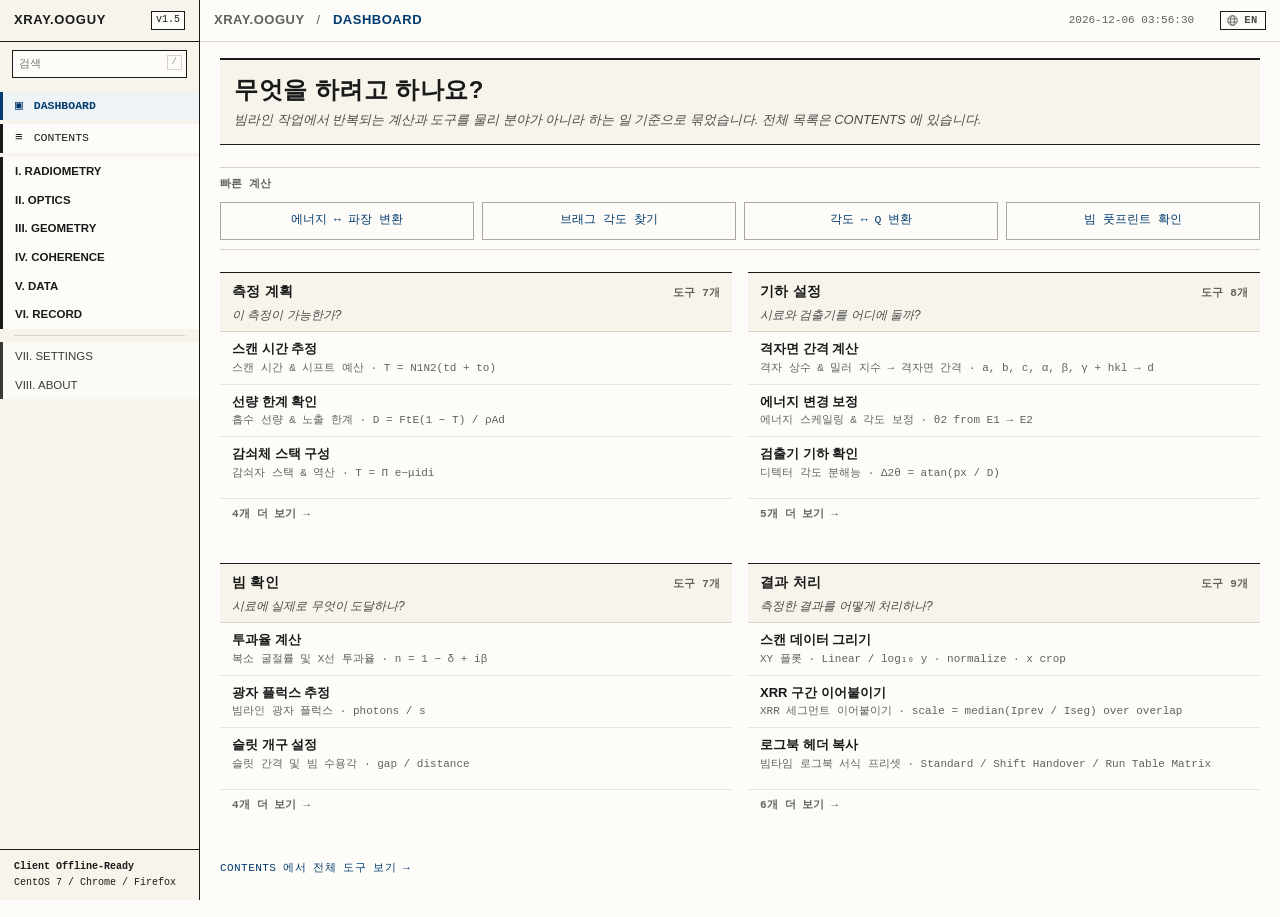
==== commit bd407b94: "record: the history was logging the page starting up, not the session Kept, not deleted — but it was" ====
--- a/ko/index.html
+++ b/ko/index.html
@@ -2563,7 +2563,7 @@
                   <span class="card-tag"><span id="rec-history-count" class="mono">0</span> / 25</span>
                 </div>
                 <div class="card-body">
-                  <p class="dv-explain" data-i18n="rec_hist_desc">최근 계산 25건, 최신순. 이 브라우저에만 남습니다. 각 행은 어느 계산기에서 나왔는지를 카드로 지목하므로, 수트를 재편하거나 언어를 바꿔도 항목의 의미가 유지됩니다.</p>
+                  <p class="dv-explain" data-i18n="rec_hist_desc">직접 값을 바꿔 실행한 계산 25건, 최신순. 이 브라우저에만 남습니다. 행을 누르면 그 계산기로 돌아가고, 로그로 복사하면 오래된 것부터 순서대로 로그북에 붙여 넣을 수 있습니다.</p>
                   <div class="rec-history-scroll">
                     <table class="lab-table rec-history-table">
                       <thead>
@@ -2580,6 +2580,7 @@
                     </table>
                   </div>
                   <div style="margin-top:10px;">
+                    <button class="btn btn-sm btn-primary" onclick="copyCalcHistory()" style="margin-right:6px;" data-i18n="rec_hist_copy">로그로 복사</button>
                     <button class="btn btn-sm" onclick="clearCalcHistory()" data-i18n="rec_hist_clear">이력 지우기</button>
                   </div>
                 </div>
--- a/style.css
+++ b/style.css
@@ -3126,6 +3126,23 @@
   white-space: nowrap;
 }
 
+/* A row goes back to the calculator that wrote it. The whole row is the
+   target, not a link inside it — a table row is already a shape the pointer
+   can find, and an extra "open" column would be a fifth column of chrome in a
+   table whose four columns are all content. The name takes the accent, since
+   that is the part naming where the row leads. */
+.rec-history-row {
+  cursor: pointer;
+}
+
+.rec-history-row:hover {
+  background-color: var(--bg-paper-hover);
+}
+
+.rec-history-row:hover .rec-history-tool {
+  color: var(--accent-ink);
+}
+
 .rec-history-result {
   font-weight: 700;
   color: var(--accent-ink);
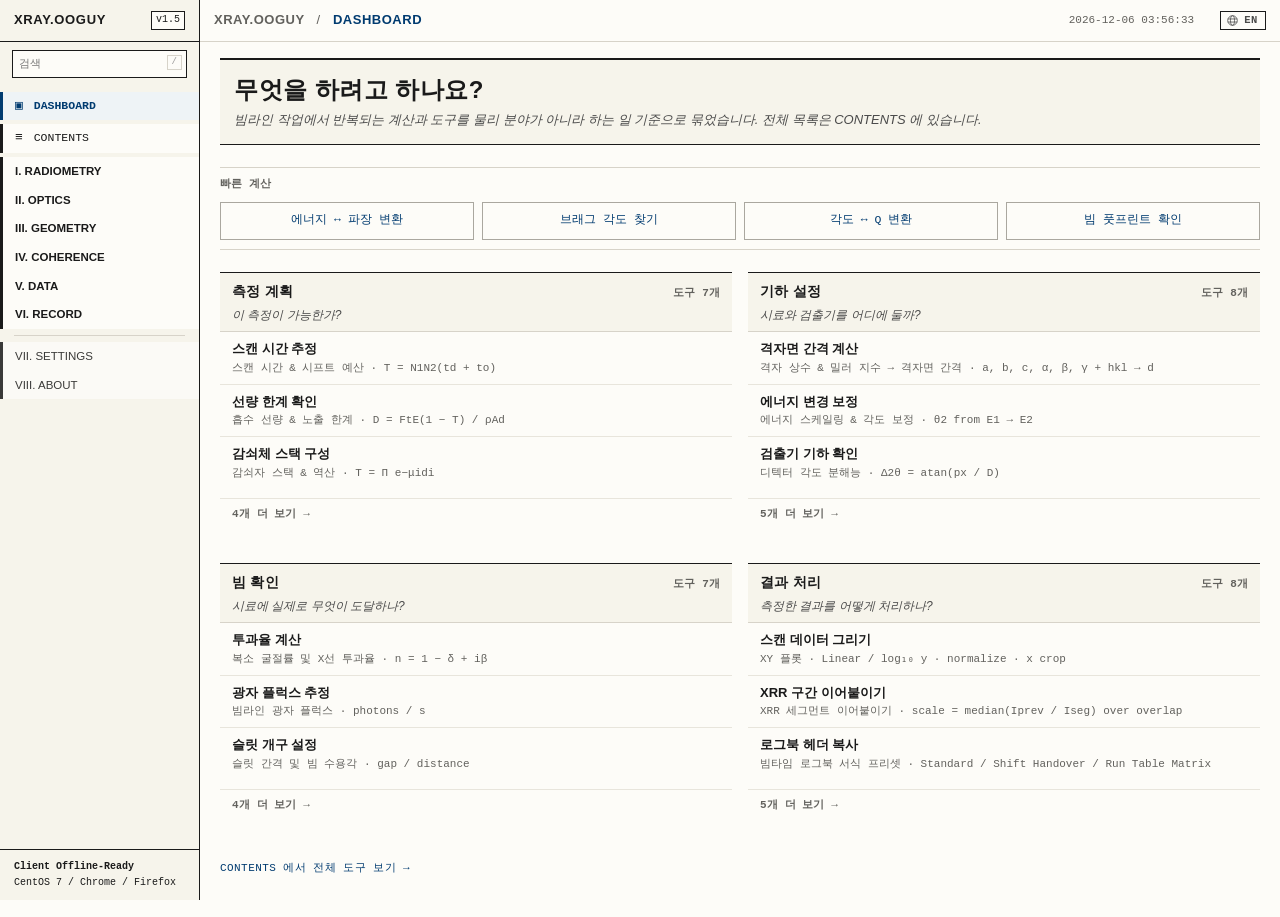
==== commit f1b71318: "record: delete the calculation history, keep the line that used it The card is gone: the table, the " ====
--- a/ko/index.html
+++ b/ko/index.html
@@ -100,7 +100,7 @@
         "@id": "https://xray.ooguy.com/ko/#tools",
         "name": "Calculators in xray.ooguy",
         "itemListOrder": "https://schema.org/ItemListUnordered",
-        "numberOfItems": 31,
+        "numberOfItems": 30,
         "itemListElement": [
           { "@type": "ListItem", "position": 1, "item": { "@type": "SoftwareApplication", "name": "X-ray Bragg Angle Calculator", "url": "https://xray.ooguy.com/ko/#geometry/card-optics-bragg", "applicationCategory": "EducationalApplication", "operatingSystem": "Web browser", "isAccessibleForFree": true, "description": "Solves the Bragg condition three ways: diffraction angle from photon energy and plane spacing, plane spacing from angle and energy, or energy from angle and spacing, and lists the reflections a cell gives at that energy." } },
           { "@type": "ListItem", "position": 2, "item": { "@type": "SoftwareApplication", "name": "X-ray Q-space Calculator", "url": "https://xray.ooguy.com/ko/#geometry/card-optics-qspace", "applicationCategory": "EducationalApplication", "operatingSystem": "Web browser", "isAccessibleForFree": true, "description": "Converts scattering angle and photon energy into the reciprocal-space momentum transfer Q, and back." } },
@@ -123,16 +123,15 @@
           { "@type": "ListItem", "position": 19, "item": { "@type": "SoftwareApplication", "name": "Scan File Reader", "url": "https://xray.ooguy.com/ko/#data/card-data-load", "applicationCategory": "EducationalApplication", "operatingSystem": "Web browser", "isAccessibleForFree": true, "description": "Reads two-column txt, csv and dat scan files, detecting the delimiter and header and skipping instrument preambles such as Bruker RAW4 exports. Nothing is uploaded." } },
           { "@type": "ListItem", "position": 20, "item": { "@type": "SoftwareApplication", "name": "Beamtime Logbook Header Generator", "url": "https://xray.ooguy.com/ko/#record/card-record-headers", "applicationCategory": "EducationalApplication", "operatingSystem": "Web browser", "isAccessibleForFree": true, "description": "Plain-text beamtime logbook headers to paste into an existing lab notebook." } },
           { "@type": "ListItem", "position": 21, "item": { "@type": "SoftwareApplication", "name": "Beamtime Event Snippets", "url": "https://xray.ooguy.com/ko/#record/card-record-snippets", "applicationCategory": "EducationalApplication", "operatingSystem": "Web browser", "isAccessibleForFree": true, "description": "One-click timestamped entries for beam dump, sample mount, alignment and scan start." } },
-          { "@type": "ListItem", "position": 22, "item": { "@type": "SoftwareApplication", "name": "Calculation History", "url": "https://xray.ooguy.com/ko/#record/card-record-history", "applicationCategory": "EducationalApplication", "operatingSystem": "Web browser", "isAccessibleForFree": true, "description": "The last 25 calculations run in this browser, each naming the calculator it came from, its inputs and its result." } },
-          { "@type": "ListItem", "position": 23, "item": { "@type": "SoftwareApplication", "name": "Beamtime Scan Time Calculator", "url": "https://xray.ooguy.com/ko/#radiometry/card-rad-scantime", "applicationCategory": "EducationalApplication", "operatingSystem": "Web browser", "isAccessibleForFree": true, "description": "Total scan and map duration from the number of points, the dwell and the per-point overhead, with the inverse: the dwell that fits the beamtime left." } },
-          { "@type": "ListItem", "position": 24, "item": { "@type": "SoftwareApplication", "name": "X-ray Absorbed Dose Calculator", "url": "https://xray.ooguy.com/ko/#radiometry/card-rad-dose", "applicationCategory": "EducationalApplication", "operatingSystem": "Web browser", "isAccessibleForFree": true, "description": "Absorbed dose rate and total dose on the sample from flux, beam size, photon energy and material, with the time taken to reach a radiation damage limit." } },
-          { "@type": "ListItem", "position": 25, "item": { "@type": "SoftwareApplication", "name": "X-ray Absorber Stack Calculator", "url": "https://xray.ooguy.com/ko/#radiometry/card-rad-absorber", "applicationCategory": "EducationalApplication", "operatingSystem": "Web browser", "isAccessibleForFree": true, "description": "Transmission of up to four attenuator foils in series, and the foil thickness needed to reach a target attenuation factor." } },
-          { "@type": "ListItem", "position": 26, "item": { "@type": "SoftwareApplication", "name": "X-ray Coherence Length Calculator", "url": "https://xray.ooguy.com/ko/#coherence/card-coh-length", "applicationCategory": "EducationalApplication", "operatingSystem": "Web browser", "isAccessibleForFree": true, "description": "Transverse and longitudinal coherence lengths at the sample from source size, distance and bandwidth, compared against the crystal being illuminated." } },
-          { "@type": "ListItem", "position": 27, "item": { "@type": "SoftwareApplication", "name": "Coherent Diffraction Real-Space Resolution Calculator", "url": "https://xray.ooguy.com/ko/#coherence/card-coh-resolution", "applicationCategory": "EducationalApplication", "operatingSystem": "Web browser", "isAccessibleForFree": true, "description": "The real-space resolution a detector geometry can reach in coherent diffraction imaging, with the reciprocal-space extent it corresponds to." } },
-          { "@type": "ListItem", "position": 28, "item": { "@type": "SoftwareApplication", "name": "Monochromator Energy Calibration Calculator", "url": "https://xray.ooguy.com/ko/#optics/card-opt-calibration", "applicationCategory": "EducationalApplication", "operatingSystem": "Web browser", "isAccessibleForFree": true, "description": "The photon energy actually delivered, from a measured Bragg angle on a reflection of known d-spacing, with the angle offset that explains the discrepancy." } },
-          { "@type": "ListItem", "position": 29, "item": { "@type": "SoftwareApplication", "name": "Lattice Strain Calculator", "url": "https://xray.ooguy.com/ko/#geometry/card-geo-strain", "applicationCategory": "EducationalApplication", "operatingSystem": "Web browser", "isAccessibleForFree": true, "description": "Lattice strain from a diffraction peak shift, as a fraction and in microstrain, against an unstrained reference spacing." } },
-          { "@type": "ListItem", "position": 30, "item": { "@type": "SoftwareApplication", "name": "Detector Pixel to Q Calculator", "url": "https://xray.ooguy.com/ko/#geometry/card-geo-pixelq", "applicationCategory": "EducationalApplication", "operatingSystem": "Web browser", "isAccessibleForFree": true, "description": "Scattering angle, momentum transfer Q and plane spacing for a given pixel of a flat area detector." } },
-          { "@type": "ListItem", "position": 31, "item": { "@type": "SoftwareApplication", "name": "Kiessig Fringe Film Thickness Calculator", "url": "https://xray.ooguy.com/ko/#data/card-data-kiessig", "applicationCategory": "EducationalApplication", "operatingSystem": "Web browser", "isAccessibleForFree": true, "description": "Thin-film thickness from the spacing of two adjacent Kiessig minima in an X-ray reflectivity curve, with the refraction correction applied through the critical angle." } }
+          { "@type": "ListItem", "position": 22, "item": { "@type": "SoftwareApplication", "name": "Beamtime Scan Time Calculator", "url": "https://xray.ooguy.com/ko/#radiometry/card-rad-scantime", "applicationCategory": "EducationalApplication", "operatingSystem": "Web browser", "isAccessibleForFree": true, "description": "Total scan and map duration from the number of points, the dwell and the per-point overhead, with the inverse: the dwell that fits the beamtime left." } },
+          { "@type": "ListItem", "position": 23, "item": { "@type": "SoftwareApplication", "name": "X-ray Absorbed Dose Calculator", "url": "https://xray.ooguy.com/ko/#radiometry/card-rad-dose", "applicationCategory": "EducationalApplication", "operatingSystem": "Web browser", "isAccessibleForFree": true, "description": "Absorbed dose rate and total dose on the sample from flux, beam size, photon energy and material, with the time taken to reach a radiation damage limit." } },
+          { "@type": "ListItem", "position": 24, "item": { "@type": "SoftwareApplication", "name": "X-ray Absorber Stack Calculator", "url": "https://xray.ooguy.com/ko/#radiometry/card-rad-absorber", "applicationCategory": "EducationalApplication", "operatingSystem": "Web browser", "isAccessibleForFree": true, "description": "Transmission of up to four attenuator foils in series, and the foil thickness needed to reach a target attenuation factor." } },
+          { "@type": "ListItem", "position": 25, "item": { "@type": "SoftwareApplication", "name": "X-ray Coherence Length Calculator", "url": "https://xray.ooguy.com/ko/#coherence/card-coh-length", "applicationCategory": "EducationalApplication", "operatingSystem": "Web browser", "isAccessibleForFree": true, "description": "Transverse and longitudinal coherence lengths at the sample from source size, distance and bandwidth, compared against the crystal being illuminated." } },
+          { "@type": "ListItem", "position": 26, "item": { "@type": "SoftwareApplication", "name": "Coherent Diffraction Real-Space Resolution Calculator", "url": "https://xray.ooguy.com/ko/#coherence/card-coh-resolution", "applicationCategory": "EducationalApplication", "operatingSystem": "Web browser", "isAccessibleForFree": true, "description": "The real-space resolution a detector geometry can reach in coherent diffraction imaging, with the reciprocal-space extent it corresponds to." } },
+          { "@type": "ListItem", "position": 27, "item": { "@type": "SoftwareApplication", "name": "Monochromator Energy Calibration Calculator", "url": "https://xray.ooguy.com/ko/#optics/card-opt-calibration", "applicationCategory": "EducationalApplication", "operatingSystem": "Web browser", "isAccessibleForFree": true, "description": "The photon energy actually delivered, from a measured Bragg angle on a reflection of known d-spacing, with the angle offset that explains the discrepancy." } },
+          { "@type": "ListItem", "position": 28, "item": { "@type": "SoftwareApplication", "name": "Lattice Strain Calculator", "url": "https://xray.ooguy.com/ko/#geometry/card-geo-strain", "applicationCategory": "EducationalApplication", "operatingSystem": "Web browser", "isAccessibleForFree": true, "description": "Lattice strain from a diffraction peak shift, as a fraction and in microstrain, against an unstrained reference spacing." } },
+          { "@type": "ListItem", "position": 29, "item": { "@type": "SoftwareApplication", "name": "Detector Pixel to Q Calculator", "url": "https://xray.ooguy.com/ko/#geometry/card-geo-pixelq", "applicationCategory": "EducationalApplication", "operatingSystem": "Web browser", "isAccessibleForFree": true, "description": "Scattering angle, momentum transfer Q and plane spacing for a given pixel of a flat area detector." } },
+          { "@type": "ListItem", "position": 30, "item": { "@type": "SoftwareApplication", "name": "Kiessig Fringe Film Thickness Calculator", "url": "https://xray.ooguy.com/ko/#data/card-data-kiessig", "applicationCategory": "EducationalApplication", "operatingSystem": "Web browser", "isAccessibleForFree": true, "description": "Thin-film thickness from the spacing of two adjacent Kiessig minima in an X-ray reflectivity curve, with the refraction correction applied through the critical angle." } }
         ]
       }
     ]
@@ -1926,15 +1925,15 @@
                  count and CODATA 2022 read the same in both languages, so they
                  stay as literal text.
 
-                 MODULES is 21 — the calculators and tools in suites I to IV.
-                 The three Settings panels are listed in the contents too, which
-                 is why it holds 24 entries, but they are not tools. 21 is also
-                 what the ItemList structured data publishes; the two numbers
-                 describe the same set and have to agree. -->
+                 MODULES is 30 — the calculators and tools in suites I to VI.
+                 The three Settings panels are listed in the contents too, but
+                 they are not tools. 30 is also what the ItemList structured
+                 data publishes; the two numbers describe the same set and have
+                 to agree. -->
             <div class="toc-meta-bar">
               <span class="toc-meta-item"><strong data-i18n="toc_meta_docno">문서 번호:</strong> BL-TK-2026</span>
               <span class="toc-meta-item"><strong data-i18n="toc_meta_suites">총 편수:</strong> VIII</span>
-              <span class="toc-meta-item"><strong data-i18n="toc_meta_modules">모듈:</strong> <span data-i18n="toc_meta_modules_val">계산기 및 도구 31종</span></span>
+              <span class="toc-meta-item"><strong data-i18n="toc_meta_modules">모듈:</strong> <span data-i18n="toc_meta_modules_val">계산기 및 도구 30종</span></span>
               <span class="toc-meta-item"><strong data-i18n="toc_meta_calib">교정 기준:</strong> CODATA 2022</span>
               <span class="toc-meta-item"><strong data-i18n="toc_meta_status">상태:</strong> <span data-i18n="toc_meta_status_val">클라이언트 오프라인 동작</span></span>
             </div>
@@ -2227,13 +2226,6 @@
                     <div class="toc-item-body">
                       <span class="toc-item-name" data-i18n="toc_tool_rec_2">실시간 빔타임 이벤트 스니펫</span>
                       <span class="toc-item-formula">Beam dump, Restored, Mount, Alignment, Scan start/finish</span>
-                    </div>
-                  </a>
-                  <a class="toc-item-link" href="#record/card-record-history">
-                    <span class="toc-item-num">§ 3.</span>
-                    <div class="toc-item-body">
-                      <span class="toc-item-name" data-i18n="toc_tool_rec_3">계산 이력</span>
-                      <span class="toc-item-formula">Last 25 runs, resolved to the current numbering</span>
                     </div>
                   </a>
                 </div>
@@ -2552,40 +2544,6 @@
               </div>
             </div>
 
-            <!-- Calculation history. Every calculator has been writing to this
-                 log all along; until now there was nowhere to read it. Rows
-                 name their calculator by card id, so the number and the wording
-                 are resolved at render time rather than frozen at write time. -->
-            <div class="col-12">
-              <div class="card" id="card-record-history">
-                <div class="card-header">
-                  <span class="card-title" data-i18n="rec_c3_title">계산 이력</span>
-                  <span class="card-tag"><span id="rec-history-count" class="mono">0</span> / 25</span>
-                </div>
-                <div class="card-body">
-                  <p class="dv-explain" data-i18n="rec_hist_desc">직접 값을 바꿔 실행한 계산 25건, 최신순. 이 브라우저에만 남습니다. 행을 누르면 그 계산기로 돌아가고, 로그로 복사하면 오래된 것부터 순서대로 로그북에 붙여 넣을 수 있습니다.</p>
-                  <div class="rec-history-scroll">
-                    <table class="lab-table rec-history-table">
-                      <thead>
-                        <tr>
-                          <th data-i18n="rec_hist_th_time">시각</th>
-                          <th data-i18n="rec_hist_th_tool">계산기</th>
-                          <th data-i18n="rec_hist_th_in">입력</th>
-                          <th data-i18n="rec_hist_th_out">결과</th>
-                        </tr>
-                      </thead>
-                      <tbody id="rec-history-body">
-                        <tr><td colspan="4" class="rec-history-empty" data-i18n="rec_hist_empty">아직 기록된 계산이 없습니다.</td></tr>
-                      </tbody>
-                    </table>
-                  </div>
-                  <div style="margin-top:10px;">
-                    <button class="btn btn-sm btn-primary" onclick="copyCalcHistory()" style="margin-right:6px;" data-i18n="rec_hist_copy">로그로 복사</button>
-                    <button class="btn btn-sm" onclick="clearCalcHistory()" data-i18n="rec_hist_clear">이력 지우기</button>
-                  </div>
-                </div>
-              </div>
-            </div>
           </div>
         </section>
 
--- a/style.css
+++ b/style.css
@@ -3107,63 +3107,6 @@
    Its own scroll container. #content-area is overflow-x: hidden so that a wide
    table cannot push the whole page sideways; the table has to carry the scroll
    itself, and the input column is the one that gets long. */
-.rec-history-scroll {
-  overflow-x: auto;
-  border-top: var(--rule-main);
-}
-
-.rec-history-table {
-  min-width: 34rem;
-}
-
-.rec-history-time {
-  white-space: nowrap;
-  color: var(--ink-muted);
-  width: 1%;
-}
-
-.rec-history-tool {
-  white-space: nowrap;
-}
-
-/* A row goes back to the calculator that wrote it. The whole row is the
-   target, not a link inside it — a table row is already a shape the pointer
-   can find, and an extra "open" column would be a fifth column of chrome in a
-   table whose four columns are all content. The name takes the accent, since
-   that is the part naming where the row leads. */
-.rec-history-row {
-  cursor: pointer;
-}
-
-.rec-history-row:hover {
-  background-color: var(--bg-paper-hover);
-}
-
-.rec-history-row:hover .rec-history-tool {
-  color: var(--accent-ink);
-}
-
-.rec-history-result {
-  font-weight: 700;
-  color: var(--accent-ink);
-}
-
-/* Which of a multi-way card produced the number — quieter than the card name
-   it follows, on the same line. */
-.rec-history-variant {
-  font-family: var(--font-mono);
-  font-size: 10px;
-  font-weight: 400;
-  color: var(--ink-muted);
-  white-space: nowrap;
-}
-
-.rec-history-empty {
-  text-align: center;
-  color: var(--ink-muted);
-  padding: 14px 8px;
-}
-
 /* In-Situ Snippet Memo Cards */
 .rec-memo-grid {
   display: grid;
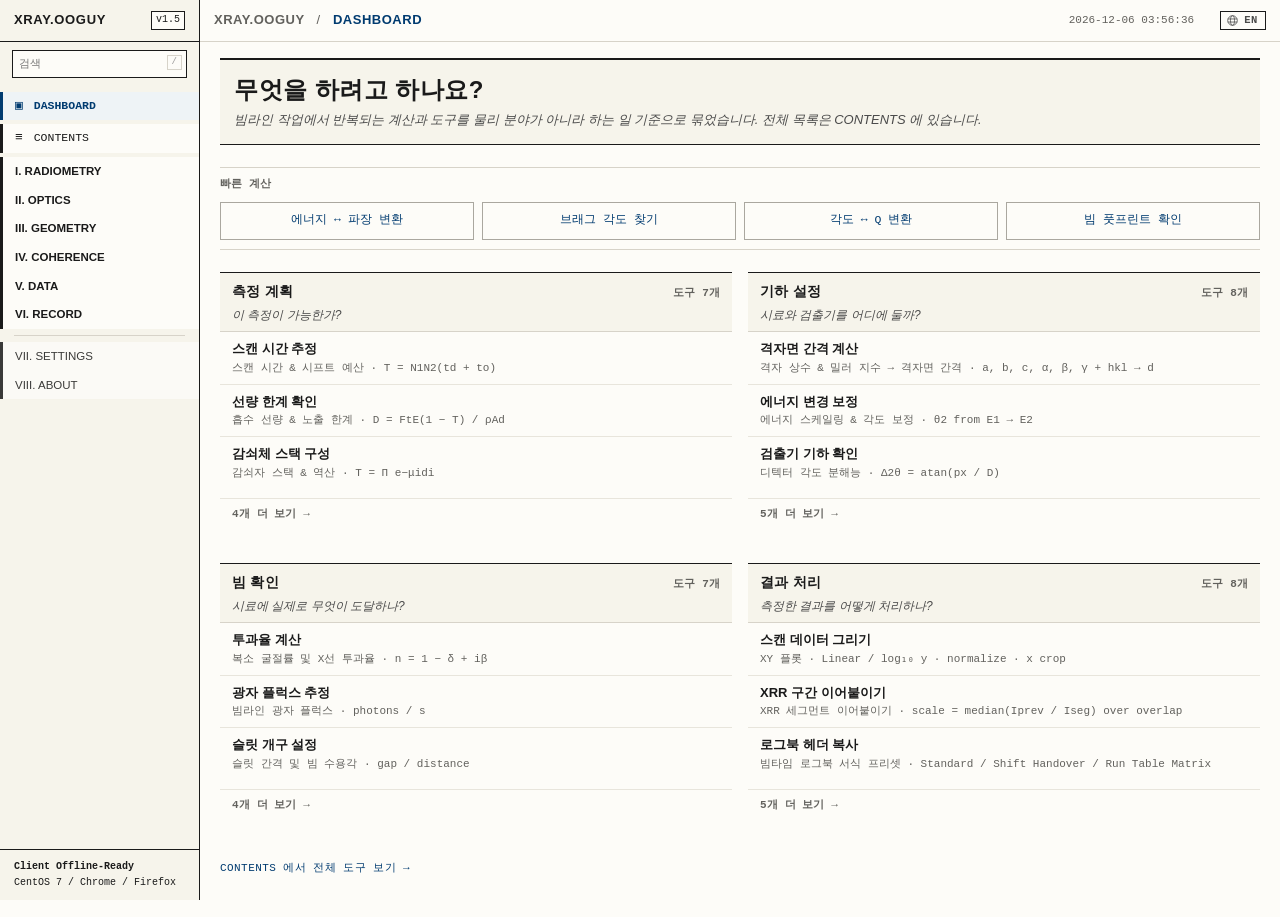
==== commit 963d19ae: "chore: rename GitHub username SJB7777 to NaNIsaac" ====
--- a/ko/index.html
+++ b/ko/index.html
@@ -2869,9 +2869,9 @@
           </div>
 
           <div class="about-links">
-            <a class="about-link" href="https://github.com/SJB7777/xray" target="_blank" rel="noopener noreferrer">GitHub</a>
-            <a class="about-link" href="https://github.com/SJB7777/xray#readme" target="_blank" rel="noopener noreferrer" data-i18n="about_docs">Documentation</a>
-            <a class="about-link" href="https://github.com/SJB7777/xray/issues" target="_blank" rel="noopener noreferrer" data-i18n="about_feedback">Feedback</a>
+            <a class="about-link" href="https://github.com/NaNIsaac/xray" target="_blank" rel="noopener noreferrer">GitHub</a>
+            <a class="about-link" href="https://github.com/NaNIsaac/xray#readme" target="_blank" rel="noopener noreferrer" data-i18n="about_docs">Documentation</a>
+            <a class="about-link" href="https://github.com/NaNIsaac/xray/issues" target="_blank" rel="noopener noreferrer" data-i18n="about_feedback">Feedback</a>
             <a class="about-link" href="mailto:isaacyong@naver.com" data-i18n="about_contact">Contact</a>
           </div>
 
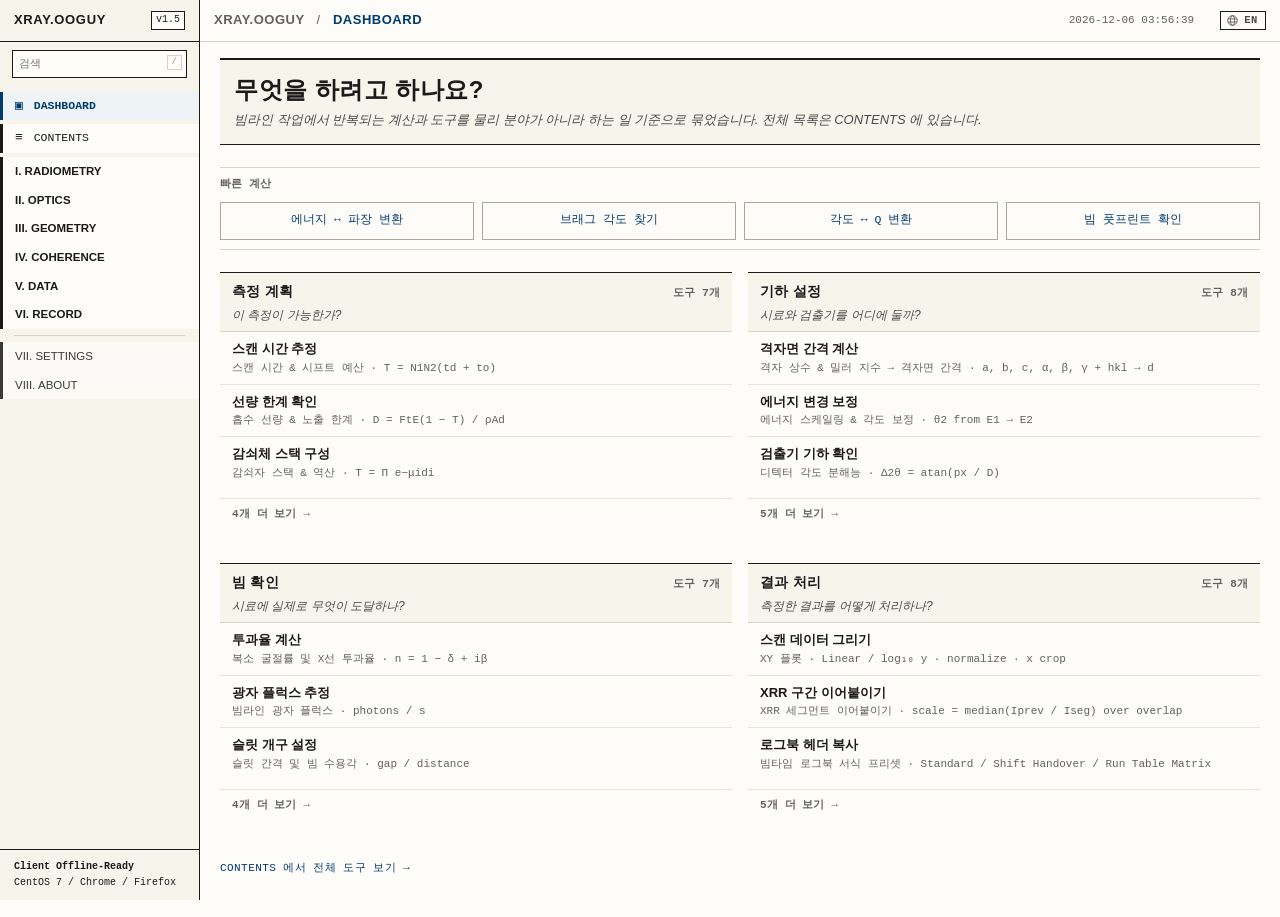
==== commit fab060c5: "fix(beamline): thermal drift energy shift has the sign of -ΔT, label what is held fixed (#6)" ====
--- a/ko/index.html
+++ b/ko/index.html
@@ -959,11 +959,11 @@
                   <div class="result-box">
                     <div class="result-grid">
                       <div class="result-item">
-                        <div class="result-label" data-i18n-html="res_th_shift">브래그 각도 시프트 (<i class="formula">Δθ</i>)</div>
+                        <div class="result-label" data-i18n-html="res_th_shift">브래그 각도 시프트 (<i class="formula">Δθ</i>, 에너지 고정)</div>
                         <div id="therm-res-urad" class="result-value primary">-</div>
                       </div>
                       <div class="result-item">
-                        <div class="result-label" data-i18n-html="res_e_shift">유효 에너지 시프트 (<i class="formula">ΔE</i>)</div>
+                        <div class="result-label" data-i18n-html="res_e_shift">유효 에너지 시프트 (<i class="formula">ΔE</i>, 각도 고정)</div>
                         <div id="therm-res-de" class="result-value">-</div>
                       </div>
                     </div>
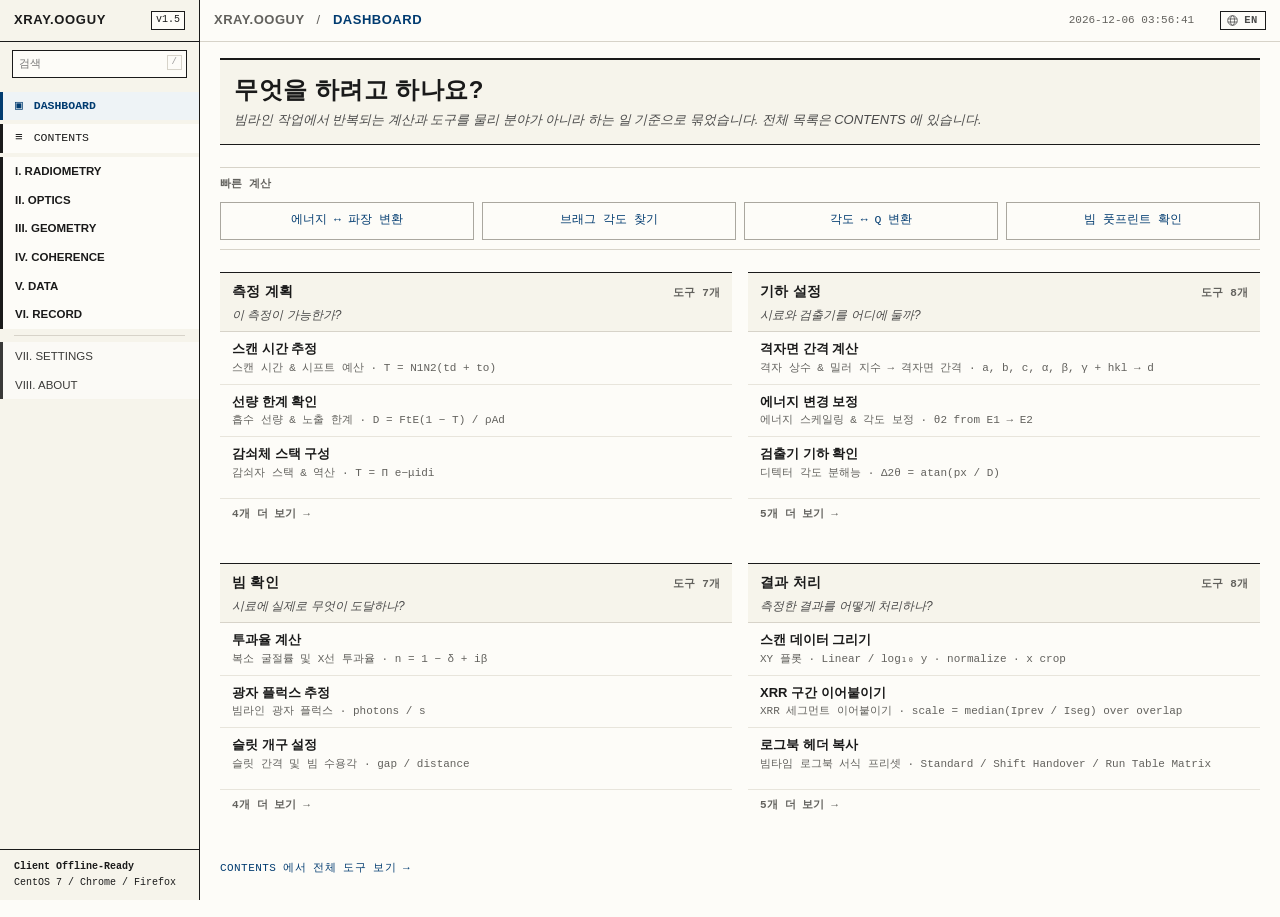
==== commit e76fcddf: "fix(optics): total-reflection card gets a material picker, labels which delta each card uses (#8)" ====
--- a/ko/index.html
+++ b/ko/index.html
@@ -755,7 +755,7 @@
                         <div id="refract-res-atten-len" class="result-value">-</div>
                       </div>
                       <div class="result-item">
-                        <div class="result-label" data-i18n-html="res_crit_ang">임계각 <i class="formula">θ</i><sub>c</sub></div>
+                        <div class="result-label" data-i18n-html="res_crit_ang">임계각 <i class="formula">θ</i><sub>c</sub> (표의 <i class="formula">δ</i>)</div>
                         <div id="refract-res-crit" class="result-value">-</div>
                       </div>
                     </div>
@@ -775,10 +775,16 @@
                 </div>
                 <div class="card-body">
                   <div class="flex-row">
+                    <div class="col-12">
+                      <div class="form-group">
+                        <label class="form-label"><span data-i18n="lbl_crit_mat">재료</span></label>
+                        <select id="crit-mat" class="form-control" onchange="applyCriticalMaterial()"><option value="" data-i18n="opt_crit_custom">직접 입력</option></select>
+                      </div>
+                    </div>
                     <div class="col-4">
                       <div class="form-group">
                         <label class="form-label"><span data-i18n-html="lbl_density">밀도 <i class="formula">ρ</i></span> <span class="unit">(g/cm<sup>3</sup>)</span></label>
-                        <input type="number" id="crit-density" class="form-control mono" value="19.32" oninput="calcCriticalAngle()" min="0.01" max="30" step="any">
+                        <input type="number" id="crit-density" class="form-control mono" value="19.32" oninput="editCriticalInput()" min="0.001" max="30" step="any">
                       </div>
                     </div>
                     <div class="col-4">
@@ -790,7 +796,7 @@
                     <div class="col-4">
                       <div class="form-group">
                         <label class="form-label"><span data-i18n-html="lbl_z_over_a"><i class="formula">Z/A</i> 비</span></label>
-                        <input type="number" id="crit-z-over-a" class="form-control mono" value="0.401" oninput="calcCriticalAngle()" min="0.2" max="1" step="any">
+                        <input type="number" id="crit-z-over-a" class="form-control mono" value="0.4011" oninput="editCriticalInput()" min="0.2" max="1" step="any">
                       </div>
                     </div>
                   </div>
@@ -813,6 +819,7 @@
                     <div class="result-formula">
                       <i class="formula">δ</i> = <span id="crit-res-delta">-</span>
                     </div>
+                    <div class="refl-note" id="crit-model-note" data-i18n-html="crit_model_note">δ는 자유전자 값 r<sub>e</sub>λ²n<sub>e</sub>/2π로, f′를 무시한다. 10 keV에서 θ<sub>c</sub>는 표 값과 최대 약 8 % 다르고, 흡수단 1 keV 이내에서는 믿을 수 없다. 굴절 카드는 표의 δ를 쓰므로 값이 다를 수 있다.</div>
                   </div>
                 </div>
               </div>
